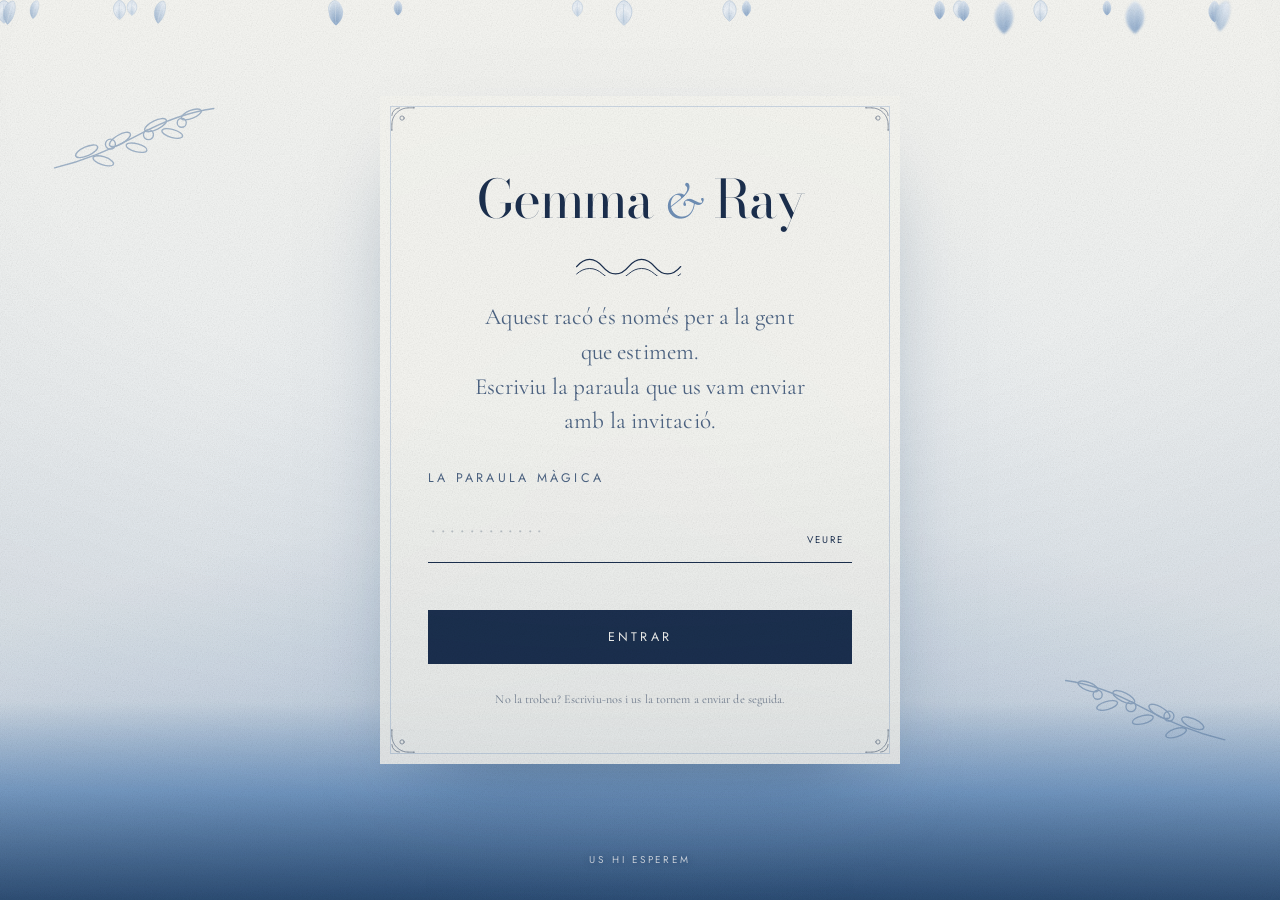
==== casament.html @ 4eff7e2e "El sobre, la música, els noms amb tinta i els peixos ENTRADA - Contrasenya nova: naomi (la de gemmai" ====
<!DOCTYPE html>
<html lang="ca">
<head>
<meta charset="utf-8">
<meta name="viewport" content="width=device-width, initial-scale=1, viewport-fit=cover">
<title>Gemma &amp; Ray · 14 de maig de 2027 · El Convent de Blanes</title>

<!-- EDIT HERE: descripció per a WhatsApp, Instagram i Google -->
<meta name="description" content="Gemma i Ray es casen el 14 de maig de 2027 a El Convent de Blanes, Costa Brava. Tota la informació del dia: horaris, com arribar-hi, allotjament i confirmació d'assistència.">
<meta name="theme-color" content="#1b2f4e">
<meta name="author" content="Gemma &amp; Ray">

<!-- El web no ha de sortir a Google. Important: la porta d'entrada amaga el
     contingut amb CSS, però el text continua sent al codi de la pàgina, així
     que sense aquesta línia els cercadors sí que el podrien indexar.
     EDIT HERE: esborreu aquesta línia si algun dia voleu que sigui públic. -->
<meta name="robots" content="noindex, nofollow, noarchive">

<!-- Xarxes socials -->
<meta property="og:type" content="website">
<meta property="og:locale" content="ca_ES">
<meta property="og:title" content="Gemma &amp; Ray · 14 · 05 · 2027">
<meta property="og:description" content="Ens casem a El Convent de Blanes. Veniu?">
<!-- EDIT HERE: quan tingueu una foto, poseu-la a assets/images/og.jpg -->
<meta property="og:image" content="./assets/images/og.jpg">
<meta name="twitter:card" content="summary_large_image">

<link rel="canonical" href="./">
<link rel="icon" href="./assets/icons/favicon.svg" type="image/svg+xml">
<link rel="apple-touch-icon" href="./assets/icons/favicon.svg">

<!-- Tipografies -->
<link rel="preconnect" href="https://fonts.googleapis.com">
<link rel="preconnect" href="https://fonts.gstatic.com" crossorigin>
<link href="https://fonts.googleapis.com/css2?family=Bodoni+Moda:ital,opsz,wght@0,6..96,400;0,6..96,500;1,6..96,400&family=Cormorant+Garamond:ital,wght@0,300;0,400;0,500;1,300;1,400&family=Jost:wght@200;300;400;500&family=Italianno&family=Mrs+Saint+Delafield&display=swap" rel="stylesheet">


<!-- ========================================
     GUARDA
     Si no s'ha passat per la pàgina d'entrada, hi tornem.
     Ha d'anar aquí, abans de pintar res, per no ensenyar el web ni un instant.
     ======================================== -->
<script>
  (function () {
    var ok = false;
    try { ok = localStorage.getItem("gr-entrada") === "oberta"; } catch (e) { ok = false; }
    if (!ok) location.replace("./index.html");
  })();

  /* Els noms de la portada van en Italianno. Fins que no arriba, el navegador
     els pinta amb una lletra de reserva molt més ampla i es veu un salt.
     Els amaguem fins que la font és a punt (o 1,5 s com a molt). */
  (function () {
    var root = document.documentElement;
    if (!document.fonts || !document.fonts.load) return;
    root.classList.add("fonts-wait");
    var done = function () { root.classList.remove("fonts-wait"); };
    Promise.all([
      document.fonts.load('1em "Italianno"', "Gemma Raymond"),
      document.fonts.load('italic 300 1em "Cormorant Garamond"', "&")
    ]).then(done, done);
    setTimeout(done, 1500);
  })();

  /* El sobre de l'entrada: només el primer cop, i mai a qui té el moviment
     reduït. Afegint ?sobre a l'adreça es torna a veure (per provar-lo). */
  (function () {
    if (window.matchMedia("(prefers-reduced-motion: reduce)").matches) return;
    var seen = false;
    try { seen = localStorage.getItem("gr-sobre") === "obert"; } catch (e) { seen = true; }
    if (!seen || /[?&]sobre\b/.test(location.search)) {
      document.documentElement.classList.add("has-envelope");
      // Sense script.js el sobre no es podria obrir: no ha de tapar mai el web
      setTimeout(function () {
        if (!window.__grEnvelope) document.documentElement.classList.remove("has-envelope");
      }, 5000);
    }
  })();

  /* Els noms s'escriuen amb tinta (script.js ho engega). Fins aleshores,
     "write-pending" els té amagats. Per si script.js no arribés a
     carregar, als 4 s els tornem a ensenyar tal qual: mai no s'han de
     quedar invisibles. */
  (function () {
    if (window.matchMedia("(prefers-reduced-motion: reduce)").matches) return;
    var root = document.documentElement;
    root.classList.add("write-pending");
    setTimeout(function () {
      if (!window.__grInk) root.classList.remove("write-pending");
    }, 4000);
  })();
</script>

<link rel="stylesheet" href="./styles.css">

</head>

<body>

<a class="skip-link" href="#contingut">Salta al contingut</a>

<!-- Textures globals -->
<div class="grain" aria-hidden="true"></div>
<div class="vignette" aria-hidden="true"></div>

<!-- Cursor personalitzat (només escriptori) -->
<div class="cursor" id="cursor" aria-hidden="true">
  <div class="cursor__ring"><span class="cursor__label" id="cursorLabel"></span></div>
  <div class="cursor__dot"></div>
</div>

<!-- Barra de progrés de lectura -->
<div class="progress" aria-hidden="true"><div class="progress__bar" id="progressBar"></div></div>

<!-- Sol que baixa a mesura que avancem pel dia -->
<div class="sun-track" id="sunTrack" aria-hidden="true">
  <div class="sun-track__body" id="sunBody"><span class="sun-track__time" id="sunTime">17.00</span></div>
</div>

<!-- ========================================
     SPRITE D'IL·LUSTRACIONS DE TINTA
     Totes les il·lustracions del web viuen aquí.
     S'hi fa referència amb un element "use" que apunta a l'identificador
     de cada símbol (per exemple, #i-olive).
     ======================================== -->
<svg width="0" height="0" style="position:absolute" aria-hidden="true" focusable="false">
<defs>

<symbol id="i-olive" viewBox="0 0 140 64">
  <path class="ink" d="M3 58C28 52 52 42 74 30 94 19 116 11 137 8"/>
  <ellipse class="ink" cx="30" cy="44" rx="10" ry="3.8" transform="rotate(-24 30 44)"/>
  <ellipse class="ink" cx="44" cy="52" rx="9" ry="3.4" transform="rotate(18 44 52)"/>
  <ellipse class="ink" cx="58" cy="34" rx="10" ry="3.8" transform="rotate(-30 58 34)"/>
  <ellipse class="ink" cx="72" cy="41" rx="9" ry="3.4" transform="rotate(14 72 41)"/>
  <ellipse class="ink" cx="88" cy="22" rx="10" ry="3.8" transform="rotate(-26 88 22)"/>
  <ellipse class="ink" cx="102" cy="29" rx="9" ry="3.4" transform="rotate(16 102 29)"/>
  <ellipse class="ink" cx="118" cy="13" rx="9" ry="3.4" transform="rotate(-22 118 13)"/>
  <circle class="ink" cx="50" cy="38" r="4.2"/>
  <circle class="ink" cx="82" cy="30" r="4.2"/>
  <circle class="ink" cx="110" cy="20" r="3.8"/>
</symbol>

<symbol id="i-lemon" viewBox="0 0 120 90">
  <path class="ink" d="M6 8C26 18 44 34 58 54c8 12 14 22 16 30"/>
  <ellipse class="ink" cx="34" cy="26" rx="12" ry="5" transform="rotate(28 34 26)"/>
  <ellipse class="ink" cx="52" cy="44" rx="12" ry="5" transform="rotate(34 52 44)"/>
  <ellipse class="ink" cx="88" cy="42" rx="15" ry="19" transform="rotate(-16 88 42)"/>
  <path class="ink ink-thin" d="M96 24c3-4 4-6 4-8"/>
  <ellipse class="ink" cx="66" cy="70" rx="12" ry="15" transform="rotate(12 66 70)"/>
  <path class="ink ink-thin" d="M60 56c-1-4-1-6 0-8"/>
</symbol>

<symbol id="i-bloom" viewBox="0 0 100 100">
  <path class="ink" d="M50 50c-6-14-2-26 8-30 8-3 14 4 12 14-2 8-10 14-20 16Z"/>
  <path class="ink" d="M50 50c12-9 24-8 29 1 4 8-3 14-13 12-8-2-14-8-16-13Z"/>
  <path class="ink" d="M50 50c9 12 8 24-1 29-8 4-14-3-12-13 2-8 8-14 13-16Z"/>
  <path class="ink" d="M50 50c-14 6-26 2-30-8-3-8 4-14 14-12 8 2 14 10 16 20Z"/>
  <circle class="ink" cx="50" cy="50" r="4"/>
  <path class="ink ink-thin" d="M50 66c-4 12-14 22-28 28"/>
</symbol>

<symbol id="i-wave" viewBox="0 0 160 30">
  <path class="ink" d="M2 18c10-12 22-12 32 0s22 12 32 0 22-12 32 0 22 12 32 0"/>
  <path class="ink ink-thin" d="M2 27c10-9 22-9 32 0s22 9 32 0 22-9 32 0 22 9 32 0"/>
</symbol>

<symbol id="i-sun" viewBox="0 0 100 100">
  <circle class="ink" cx="50" cy="50" r="20"/>
  <path class="ink" d="M50 6v12M50 82v12M6 50h12M82 50h12M19 19l8 8M73 73l8 8M81 19l-8 8M27 73l-8 8"/>
</symbol>

<symbol id="i-arch" viewBox="0 0 90 110">
  <path class="ink" d="M10 106V48a35 35 0 0 1 70 0v58"/>
  <path class="ink ink-thin" d="M20 106V49a25 25 0 0 1 50 0v57"/>
  <path class="ink" d="M2 106h86"/>
  <circle class="ink ink-thin" cx="45" cy="40" r="5"/>
</symbol>

<symbol id="i-bell" viewBox="0 0 100 100">
  <path class="ink" d="M22 74c0-8 6-12 6-26 0-14 8-24 22-24s22 10 22 24c0 14 6 18 6 26Z"/>
  <path class="ink" d="M14 74h72"/>
  <path class="ink" d="M44 82a6 6 0 0 0 12 0"/>
  <path class="ink ink-thin" d="M50 24v-8"/>
</symbol>

<symbol id="i-coupe" viewBox="0 0 70 100">
  <path class="ink" d="M10 20h50c0 20-11 32-25 32S10 40 10 20Z"/>
  <path class="ink" d="M35 52v30M20 86h30"/>
  <path class="ink ink-thin" d="M22 12c2 4 2 6 0 8M35 8c2 5 2 8 0 12M48 12c2 4 2 6 0 8"/>
</symbol>

<symbol id="i-cocktail" viewBox="0 0 80 100">
  <path class="ink" d="M8 20h64L40 56Z"/>
  <path class="ink" d="M40 56v30M24 88h32"/>
  <path class="ink ink-thin" d="M56 18 72 6"/>
  <circle class="ink" cx="60" cy="30" r="6"/>
</symbol>

<symbol id="i-bread" viewBox="0 0 110 80">
  <path class="ink" d="M8 54c0-18 20-32 47-32s47 14 47 32c0 8-6 12-14 12H22c-8 0-14-4-14-12Z"/>
  <path class="ink ink-thin" d="M30 44c6-6 14-8 22-6M60 36c8 0 14 3 18 8"/>
  <circle class="ink" cx="46" cy="52" r="7"/>
  <path class="ink ink-thin" d="M46 45v-4"/>
</symbol>

<symbol id="i-olives" viewBox="0 0 100 80">
  <path class="ink" d="M14 34h72c0 20-16 34-36 34S14 54 14 34Z"/>
  <path class="ink" d="M6 34h88"/>
  <ellipse class="ink" cx="38" cy="22" rx="8" ry="10"/>
  <ellipse class="ink" cx="58" cy="24" rx="7" ry="9"/>
  <path class="ink ink-thin" d="M38 12V6M58 15V9"/>
</symbol>

<symbol id="i-fish" viewBox="0 0 130 70">
  <path class="ink" d="M100 35c0 14-22 26-46 26S12 49 12 35 34 9 54 9s46 12 46 26Z"/>
  <path class="ink" d="M100 35l24-18v36Z"/>
  <circle class="ink-fill" cx="34" cy="28" r="3"/>
  <path class="ink ink-thin" d="M56 14c6 8 6 34 0 42M74 18c5 7 5 27 0 34"/>
</symbol>

<symbol id="i-boat" viewBox="0 0 110 110">
  <path class="ink" d="M12 82h86l-14 20H26Z"/>
  <path class="ink" d="M54 78V10"/>
  <path class="ink" d="M58 74V18l34 56Z"/>
  <path class="ink" d="M50 74V26L20 74Z"/>
  <path class="ink ink-thin" d="M4 96c8-5 14-5 22 0M84 96c8-5 14-5 22 0"/>
</symbol>

<symbol id="i-parasol" viewBox="0 0 110 110">
  <path class="ink" d="M8 56a47 47 0 0 1 94 0Z"/>
  <path class="ink ink-thin" d="M8 56c8-8 16-8 24 0s16 8 24 0 16-8 24 0 16 8 22 0"/>
  <path class="ink" d="M55 56v46M55 102c8 0 10-4 10-8"/>
</symbol>

<symbol id="i-bus" viewBox="0 0 150 80">
  <path class="ink" d="M8 20a8 8 0 0 1 8-8h108l18 22v26a6 6 0 0 1-6 6H14a6 6 0 0 1-6-6Z"/>
  <path class="ink" d="M20 24h34v20H20ZM64 24h34v20H64ZM108 24h18l12 16v4h-30Z"/>
  <circle class="ink" cx="38" cy="70" r="9"/>
  <circle class="ink" cx="112" cy="70" r="9"/>
  <path class="ink ink-thin" d="M8 60h6M136 60h6"/>
</symbol>

<symbol id="i-car" viewBox="0 0 140 80">
  <path class="ink" d="M10 58V44l14-24a8 8 0 0 1 7-4h56a8 8 0 0 1 6 3l18 25 19 5v9a4 4 0 0 1-4 4"/>
  <path class="ink" d="M10 58h116"/>
  <path class="ink ink-thin" d="M32 40h32V20M72 20h18l14 20H72Z"/>
  <circle class="ink" cx="40" cy="60" r="10"/>
  <circle class="ink" cx="102" cy="60" r="10"/>
</symbol>

<symbol id="i-train" viewBox="0 0 120 90">
  <path class="ink" d="M24 8h72a14 14 0 0 1 14 14v40a10 10 0 0 1-10 10H20a10 10 0 0 1-10-10V22A14 14 0 0 1 24 8Z"/>
  <path class="ink" d="M18 24h84v22H18Z"/>
  <circle class="ink" cx="34" cy="58" r="5"/>
  <circle class="ink" cx="86" cy="58" r="5"/>
  <path class="ink ink-thin" d="M24 72 12 86M96 72l12 14M4 82h112"/>
</symbol>

<symbol id="i-taxi" viewBox="0 0 140 90">
  <path class="ink" d="M12 64V48l14-22a8 8 0 0 1 7-4h54a8 8 0 0 1 6 3l17 23 18 5v11"/>
  <path class="ink" d="M12 64h116"/>
  <path class="ink ink-thin" d="M34 44h30V22M70 22h16l13 22H70Z"/>
  <circle class="ink" cx="42" cy="66" r="10"/>
  <circle class="ink" cx="100" cy="66" r="10"/>
  <path class="ink" d="M56 14h28v8H56Z"/>
</symbol>

<symbol id="i-parking" viewBox="0 0 100 100">
  <rect class="ink" x="12" y="12" width="76" height="76" rx="10"/>
  <path class="ink" d="M38 74V30h16a13 13 0 0 1 0 26H38"/>
</symbol>

<symbol id="i-bed" viewBox="0 0 130 80">
  <path class="ink" d="M10 66V20M10 40h110v26M120 66v-8"/>
  <path class="ink" d="M10 66h112"/>
  <path class="ink" d="M30 40V28a6 6 0 0 1 6-6h20a6 6 0 0 1 6 6v12"/>
  <path class="ink ink-thin" d="M20 72v6M112 72v6"/>
</symbol>

<symbol id="i-ring" viewBox="0 0 110 80">
  <circle class="ink" cx="38" cy="46" r="26"/>
  <circle class="ink" cx="72" cy="46" r="26"/>
  <path class="ink ink-thin" d="M72 20l-6-12h12Z"/>
</symbol>

<symbol id="i-candle" viewBox="0 0 60 100">
  <path class="ink" d="M20 40h20v52H20Z"/>
  <path class="ink" d="M30 40V30"/>
  <path class="ink" d="M30 8c8 8 10 14 10 18a10 10 0 0 1-20 0c0-4 2-10 10-18Z"/>
  <path class="ink ink-thin" d="M14 96h32"/>
</symbol>

<symbol id="i-disco" viewBox="0 0 100 100">
  <circle class="ink" cx="50" cy="58" r="32"/>
  <path class="ink ink-thin" d="M50 26v64M18 58h64M27 35c14 12 32 12 46 0M27 81c14-12 32-12 46 0M35 28c-8 18-8 42 0 60M65 28c8 18 8 42 0 60"/>
  <path class="ink" d="M50 26V8"/>
</symbol>

<symbol id="i-note" viewBox="0 0 80 100">
  <path class="ink" d="M32 74V16l34-8v58"/>
  <ellipse class="ink" cx="20" cy="76" rx="14" ry="10" transform="rotate(-12 20 76)"/>
  <ellipse class="ink" cx="54" cy="66" rx="14" ry="10" transform="rotate(-12 54 66)"/>
</symbol>

<symbol id="i-camera" viewBox="0 0 120 90">
  <path class="ink" d="M8 26a8 8 0 0 1 8-8h20l8-10h32l8 10h20a8 8 0 0 1 8 8v46a8 8 0 0 1-8 8H16a8 8 0 0 1-8-8Z"/>
  <circle class="ink" cx="60" cy="50" r="19"/>
  <circle class="ink ink-thin" cx="60" cy="50" r="10"/>
  <circle class="ink-fill" cx="98" cy="32" r="3"/>
</symbol>

<symbol id="i-shoe" viewBox="0 0 120 70">
  <path class="ink" d="M8 50c0-10 4-18 12-18 12 0 16 10 26 10s16-14 30-14c18 0 36 12 36 22 0 6-4 10-12 10H16c-5 0-8-4-8-10Z"/>
  <path class="ink ink-thin" d="M22 38c6 2 10 6 12 10M46 34c4 4 6 8 6 12"/>
</symbol>

<symbol id="i-pin" viewBox="0 0 70 100">
  <path class="ink" d="M35 94S8 60 8 40a27 27 0 0 1 54 0c0 20-27 54-27 54Z"/>
  <circle class="ink" cx="35" cy="38" r="11"/>
</symbol>

<symbol id="i-heart" viewBox="0 0 100 90">
  <path class="ink" d="M50 82S8 56 8 32A22 22 0 0 1 50 22 22 22 0 0 1 92 32c0 24-42 50-42 50Z"/>
</symbol>

<symbol id="i-arrow-r" viewBox="0 0 60 24">
  <path class="ink" d="M2 12h54M44 2l12 10-12 10"/>
</symbol>

<symbol id="i-arrow-l" viewBox="0 0 60 24">
  <path class="ink" d="M58 12H4M16 2 4 12l12 10"/>
</symbol>

<symbol id="i-speaker-off" viewBox="0 0 28 24">
  <path class="ink" d="M3 9h4l6-5v16l-6-5H3z"/>
  <path class="ink" d="M18 9l7 6M25 9l-7 6"/>
</symbol>


<symbol id="i-arrow-up" viewBox="0 0 24 60">
  <path class="ink" d="M12 58V4M2 16 12 4l10 12"/>
</symbol>

<symbol id="i-close" viewBox="0 0 24 24">
  <path class="ink" d="M4 4l16 16M20 4 4 20"/>
</symbol>

<symbol id="i-check" viewBox="0 0 100 100">
  <circle class="ink" cx="50" cy="50" r="42"/>
  <path class="ink" d="M30 52l14 14 28-32"/>
</symbol>

<symbol id="i-scribble-arrow" viewBox="0 0 90 60">
  <path class="ink ink-thin" d="M4 6c22 2 42 14 52 34"/>
  <path class="ink ink-thin" d="M44 42l14-2M56 40l2-14"/>
</symbol>

<symbol id="i-corner" viewBox="0 0 80 80">
  <path class="ink ink-thin" d="M2 40A38 38 0 0 1 40 2"/>
  <path class="ink ink-thin" d="M2 20A18 18 0 0 1 20 2"/>
  <circle class="ink ink-thin" cx="26" cy="26" r="5"/>
  <path class="ink ink-thin" d="M40 2h14M2 40v14"/>
  <circle class="ink-fill" cx="54" cy="2" r="1.8"/>
  <circle class="ink-fill" cx="2" cy="54" r="1.8"/>
</symbol>

<symbol id="i-thermo" viewBox="0 0 40 100">
  <path class="ink" d="M14 62V16a6 6 0 0 1 12 0v46a14 14 0 1 1-12 0Z"/>
  <path class="ink ink-thin" d="M20 70V34M30 26h-4M30 38h-4M30 50h-4"/>
</symbol>

<symbol id="i-drop" viewBox="0 0 60 90">
  <path class="ink" d="M30 8C18 28 8 42 8 56a22 22 0 0 0 44 0C52 42 42 28 30 8Z"/>
  <path class="ink ink-thin" d="M20 58a10 10 0 0 0 8 10"/>
</symbol>

<symbol id="i-cloud" viewBox="0 0 100 70">
  <path class="ink" d="M26 58a18 18 0 0 1 2-36 24 24 0 0 1 45 6 16 16 0 0 1-3 30Z"/>
</symbol>

<symbol id="i-sea-level" viewBox="0 0 100 70">
  <path class="ink" d="M6 26c9-9 18-9 27 0s18 9 27 0 18-9 27 0"/>
  <path class="ink ink-thin" d="M6 44c9-9 18-9 27 0s18 9 27 0 18-9 27 0"/>
  <path class="ink ink-thin" d="M6 60c9-9 18-9 27 0s18 9 27 0 18-9 27 0"/>
</symbol>

<symbol id="i-gift" viewBox="0 0 100 100">
  <path class="ink" d="M12 40h76v50H12Z"/>
  <path class="ink" d="M6 26h88v14H6ZM50 26v64"/>
  <path class="ink" d="M50 26S40 6 28 10s0 16 22 16ZM50 26s10-20 22-16 0 16-22 16Z"/>
</symbol>

<symbol id="i-plane" viewBox="0 0 110 90">
  <path class="ink" d="M6 52 96 12l-24 42 10 30-18-18-24 12 6-22Z"/>
</symbol>

<symbol id="i-tile-motif" viewBox="0 0 100 100">
  <path class="ink ink-thin" d="M50 6 74 26 50 50 26 26Z"/>
  <path class="ink ink-thin" d="M50 50 74 74 50 94 26 74Z"/>
  <path class="ink ink-thin" d="M6 50 26 26l24 24-24 24Z"/>
  <path class="ink ink-thin" d="M94 50 74 26 50 50l24 24Z"/>
  <circle class="ink ink-thin" cx="50" cy="50" r="9"/>
</symbol>

<symbol id="i-hands" viewBox="0 0 120 90">
  <path class="ink" d="M8 62c10-6 20-16 26-26 4-6 10-6 12 0 3 8-2 14-6 20"/>
  <path class="ink" d="M112 62c-10-6-20-16-26-26-4-6-10-6-12 0-3 8 2 14 6 20"/>
  <path class="ink" d="M40 56c8-4 16-4 20 4M80 56c-8-4-16-4-20 4"/>
  <path class="ink ink-thin" d="M60 66v16"/>
</symbol>

<symbol id="i-glasses-cheers" viewBox="0 0 130 100">
  <!-- copa esquerra, inclinada cap a la dreta -->
  <g transform="rotate(-14 40 60)">
    <path class="ink" d="M20 22h40c0 17-9 27-20 27S20 39 20 22Z"/>
    <path class="ink" d="M40 49v33M28 84h24"/>
  </g>
  <!-- copa dreta, inclinada cap a l'esquerra -->
  <g transform="rotate(14 92 60)">
    <path class="ink" d="M72 22h40c0 17-9 27-20 27S72 39 72 22Z"/>
    <path class="ink" d="M92 49v33M80 84h24"/>
  </g>
  <!-- espurnes del brindis -->
  <path class="ink ink-thin" d="M66 12v-9M55 16l-6-7M77 16l6-7"/>
</symbol>

<!-- Segell de lacre blau amb el monograma, per al sobre de l'entrada -->
<radialGradient id="seal-wax" cx="38%" cy="32%" r="75%">
  <stop offset="0" stop-color="#6787b5"/>
  <stop offset=".45" stop-color="#2f4b78"/>
  <stop offset="1" stop-color="#16263f"/>
</radialGradient>
<radialGradient id="seal-press" cx="50%" cy="45%" r="60%">
  <stop offset="0" stop-color="#2a446d"/>
  <stop offset="1" stop-color="#1d3253"/>
</radialGradient>
<filter id="seal-soft" x="-20%" y="-20%" width="140%" height="140%"><feGaussianBlur stdDeviation="2.4"/></filter>
<symbol id="i-seal" viewBox="0 0 100 100">
  <!-- el lacre, irregular com quan s'aboca -->
  <path fill="url(#seal-wax)" d="M50 3C62 2 70 8 78 10c10 3 15 14 17 23 4 11 2 22 1 30-2 11-8 20-17 26-9 7-20 9-29 8-11 1-21-2-29-8C12 83 6 73 4 63 1 52 3 41 6 32c3-10 10-19 20-23 8-4 16-5 24-6Z"/>
  <!-- la part premuda pel segell -->
  <circle cx="50" cy="51" r="31" fill="url(#seal-press)"/>
  <circle cx="50" cy="51" r="31" fill="none" stroke="#7d9bc4" stroke-opacity=".45" stroke-width="1"/>
  <circle cx="50" cy="51" r="27.5" fill="none" stroke="#7d9bc4" stroke-opacity=".25" stroke-width=".6" stroke-dasharray="1.2 2.2"/>
  <!-- monograma en relleu: una ombra fosca i la lletra clara a sobre -->
  <text x="50.8" y="60.6" text-anchor="middle" font-family="Cormorant Garamond, Garamond, serif" font-style="italic" font-size="27" fill="#0e1b30" fill-opacity=".7">G&amp;R</text>
  <text x="50" y="59.6" text-anchor="middle" font-family="Cormorant Garamond, Garamond, serif" font-style="italic" font-size="27" fill="#b9cce2">G&amp;R</text>
  <!-- la lluentor del lacre -->
  <ellipse cx="34" cy="24" rx="15" ry="7" transform="rotate(-28 34 24)" fill="#fff" opacity=".22" filter="url(#seal-soft)"/>
</symbol>

</defs>
</svg>

<!-- ========================================
     EL SOBRE
     Només la primera vegada que un convidat entra: un sobre tancat amb un
     segell de lacre. En trencar el segell s'obre, en surt el Save the Date
     i dona pas al web. Es pot saltar. Ho governa script.js (safe "envelope")
     i la decisió de mostrar-lo es pren al <head> (classe has-envelope).
     ======================================== -->
<div class="envelope" id="envelope" role="dialog" aria-modal="true" aria-labelledby="envelopeHint">
  <div class="envelope__stage">
    <div class="env" id="env">
      <div class="env__back"></div>
      <div class="env__letter-clip">
        <div class="env__letter"><img src="assets/images/save-the-date.jpg" alt="" width="933" height="1400"></div>
      </div>
      <div class="env__pocket"><div class="env__pocket-face"><span class="env__note">Blanes, 14 de maig de 2027</span></div></div>
      <div class="env__flap">
        <div class="env__flap-face env__flap-face--out"></div>
        <div class="env__flap-face env__flap-face--in"></div>
      </div>
      <button class="env__seal" id="envSeal" type="button" aria-label="Trencar el segell i obrir la invitació">
        <svg class="env__seal-half env__seal-half--l" viewBox="0 0 100 100" aria-hidden="true"><use href="#i-seal"></use></svg>
        <svg class="env__seal-half env__seal-half--r" viewBox="0 0 100 100" aria-hidden="true"><use href="#i-seal"></use></svg>
      </button>
    </div>
    <p class="envelope__hint" id="envelopeHint">Toqueu el segell per obrir la invitació</p>
  </div>
  <button class="envelope__skip" id="envSkip" type="button">Entrar sense obrir</button>
</div>

<!-- ========================================
     NAVEGACIÓ
     ======================================== -->
<header class="nav" id="nav">
  <a class="nav__brand" href="#inici" aria-label="Gemma i Ray, tornar a l'inici">
    <span>G <i class="amp">&amp;</i> R</span>
  </a>

  <nav class="nav__links" aria-label="Navegació principal">
    <a class="nav__link" href="#inici">Inici</a>
    <a class="nav__link" href="#historia">Història</a>
    <a class="nav__link" href="#el-dia">El dia</a>
    <a class="nav__link" href="#el-lloc">El lloc</a>
    <a class="nav__link" href="#com-arribar">Informació</a>
    <a class="nav__link" href="#allotjament">Allotjament</a>
    <a class="nav__link" href="#faq">FAQ</a>
    <a class="nav__link" href="#rsvp">RSVP</a>
  </nav>

  <div class="nav__right">
    <!-- La música: sempre comença apagada -->
    <button class="burger" id="burger" type="button" aria-expanded="false" aria-controls="menu" aria-label="Obrir el menú">
      <span></span><span></span><span></span>
    </button>
  </div>
</header>

<!-- Menú a pantalla completa -->
<div class="menu" id="menu" hidden>
  <div class="menu__inner">
    <nav aria-label="Menú complet">
      <ul class="menu__list">
        <li class="menu__item" style="--i:0"><a href="#inici"><em>01</em> Inici</a></li>
        <li class="menu__item" style="--i:1"><a href="#historia"><em>02</em> La nostra història</a></li>
        <li class="menu__item" style="--i:2"><a href="#el-lloc"><em>03</em> El lloc</a></li>
        <li class="menu__item" style="--i:3"><a href="#el-dia"><em>04</em> El dia</a></li>
        <li class="menu__item" style="--i:4"><a href="#com-arribar"><em>05</em> Com arribar-hi</a></li>
        <li class="menu__item" style="--i:5"><a href="#allotjament"><em>06</em> On dormir</a></li>
        <li class="menu__item" style="--i:8"><a href="#faq"><em>09</em> Preguntes</a></li>
        <li class="menu__item" style="--i:9"><a href="#rsvp"><em>10</em> Confirma assistència</a></li>
      </ul>
    </nav>
    <div class="menu__aside">
      <svg class="draw draw--paper" style="width:120px" viewBox="0 0 140 64" aria-hidden="true"><use href="#i-olive"></use></svg>
      <p class="menu__meta">El Convent de Blanes<br>Divendres 14 de maig de 2027<br>17.00 h</p>
      <p class="menu__meta" style="font-family:var(--font-hand);font-size:2.4rem;line-height:.9;color:var(--sand)">Us hi esperem</p>
    </div>
  </div>
  <div class="menu__foot">
    <span>Blanes · Costa Brava</span>
    <span>#GemmaIRay</span>
    <span>14 · 05 · 2027</span>
  </div>
</div>

<main id="contingut">

<!-- ========================================
     01 · HERO
     ======================================== -->
<section class="hero" id="inici">
  <div class="hero__inner">
    <p class="hero__overline" data-reveal>
      <span>Blanes</span><i>·</i><span>Costa Brava</span>
    </p>

    <!-- EDIT HERE: els noms dels nuvis -->
    <h1 class="hero__names" id="coupleName" title="Prova de clicar-hi unes quantes vegades…">
      <span class="name ink-write">Gemma</span><i class="amp ink-write">&amp;</i><span class="name ink-write">Raymond</span>
    </h1>

    <p class="hero__meta" data-reveal style="--d:400">
      <span>Divendres</span><i class="dot" aria-hidden="true"></i>
      <span>14 · 05 · 2027</span><i class="dot" aria-hidden="true"></i>
      <span>17.00 h</span>
    </p>
    <p class="hero__venue" data-reveal style="--d:520">El Convent de Blanes</p>
  </div>

  <!-- Mar animat -->
  <div class="hero__sea" aria-hidden="true">
    <canvas id="seaCanvas"></canvas>
    <div class="hero__reflection" id="heroReflection"></div>
  </div>

  <a class="hero__scroll" href="#compte-enrere" aria-label="Baixa per veure el compte enrere">
    <span class="hero__scroll-line" aria-hidden="true"></span>
    <span>Desplaça't</span>
  </a>
</section>

<!-- ========================================
     02 · COMPTE ENRERE
     ======================================== -->
<section class="section countdown" id="compte-enrere">
  <div class="wrap">
    <div class="countdown__head">
      <h2 class="section__title" data-reveal>Compte <em>enrere</em></h2>
    </div>

    <div class="countdown__grid" id="countdown" role="timer" aria-live="off">
      <div class="cd-unit">
        <span class="cd-unit__num" data-cd="days">—</span>
        <span class="cd-unit__label">Dies</span>
      </div>
      <div class="cd-unit">
        <span class="cd-unit__num" data-cd="hours">—</span>
        <span class="cd-unit__label">Hores</span>
      </div>
      <div class="cd-unit">
        <span class="cd-unit__num" data-cd="minutes">—</span>
        <span class="cd-unit__label">Minuts</span>
      </div>
      <div class="cd-unit">
        <span class="cd-unit__num" data-cd="seconds">—</span>
        <span class="cd-unit__label">Segons</span>
      </div>
    </div>
    <p class="visually-hidden" id="countdownText"></p>

    <p class="countdown__note" data-reveal>Fins que ens direm el sí vull davant del mar.</p>

    <div class="btn-row btn-row--center countdown__actions" data-reveal style="--d:150">
      <button class="btn" type="button" data-action="ics">Afegeix-ho al calendari</button>
      <a class="btn btn--ghost" href="#rsvp">Confirma assistència</a>
    </div>
  </div>

</section>

<div class="tile-strip" aria-hidden="true"></div>

<!-- ========================================
     03 · LA NOSTRA HISTÒRIA
     EDIT HERE: un capítol per cada moment.
     ======================================== -->
<section class="section story" id="historia">
  <div class="wrap">
    <header class="story__head">
      <p class="eyebrow" data-reveal>Capítol a capítol</p>
      <h2 class="section__title" data-split>La nostra <em>història</em></h2>
    </header>

    <div class="story__chapters">

      <!-- EDIT HERE: un capítol = una data, un lloc, un titular i el text.
           La foto va dins la polaroid: canvieu el src de l'<img>
           i el text a mà de sota (figcaption). Millor fotos verticals 3:4. -->
      <article class="chapter">
        <figure class="chapter__media print" data-reveal>
          <img class="print__img" src="assets/images/01-sagaro.jpg" alt="La Gemma i en Raymond fent-se un petó una nit d'estiu, entre pins i xiprers, a S'Agaró" loading="lazy" width="1050" height="1400">
          <figcaption class="print__cap">S'Agaró</figcaption>
        </figure>
        <div class="chapter__body">
          <p class="chapter__year" data-reveal>08.08.2022 · S'Agaró</p>
          <h3 class="chapter__title" data-reveal style="--d:80">On va <em>començar</em> tot</h3>
          <p class="body-copy" data-reveal style="--d:140">
            Ens vam conèixer una nit d'estiu a S'Agaró i vam anar a sopar al Villa Mas.
            Sense saber-ho, aquell vespre començava la nostra història. Vam passar la
            resta de l'estiu junts i ja no ens vam voler separar.
          </p>
        </div>
      </article>

      <article class="chapter">
        <figure class="chapter__media print" data-reveal>
          <img class="print__img" src="assets/images/02-amsterdam.jpg" alt="La Gemma i en Raymond fent-se un petó en un pont d'Amsterdam, amb bicicletes i geranis vermells" loading="lazy" width="1050" height="1400">
          <figcaption class="print__cap">Amsterdam</figcaption>
        </figure>
        <div class="chapter__body">
          <p class="chapter__year" data-reveal>2023 · Amsterdam</p>
          <h3 class="chapter__title" data-reveal style="--d:80">Allà on <em>fossis tu</em></h3>
          <p class="body-copy" data-reveal style="--d:140">
            Durant sis mesos, el nostre amor va viure entre Barcelona i Amsterdam.
            Però la distància pesava massa i les ganes d'estar junts encara més.
            La Gemma va fer les maletes i Amsterdam es va convertir en la nostra primera llar.
          </p>
        </div>
      </article>

      <article class="chapter">
        <figure class="chapter__media print" data-reveal>
          <img class="print__img" src="assets/images/03-naomi.jpg" alt="La Gemma i en Raymond a la muntanya amb la Naomi, la seva gossa, en braços" loading="lazy" width="1050" height="1400">
          <figcaption class="print__cap">amb la Naomi</figcaption>
        </figure>
        <div class="chapter__body">
          <p class="chapter__year" data-reveal>2025 · Barcelona</p>
          <h3 class="chapter__title" data-reveal style="--d:80">La nostra petita <em>família</em></h3>
          <p class="body-copy" data-reveal style="--d:140">
            Després de dos anys a Amsterdam, vam tornar a Barcelona per continuar
            construint la nostra vida. Poc després va arribar la Naomi, que va omplir
            casa nostra d'alegria i ens va convertir en una família de tres.
          </p>
        </div>
      </article>

      <article class="chapter">
        <figure class="chapter__media print" data-reveal>
          <img class="print__img" src="assets/images/04-anell.jpg" alt="Les mans de la Gemma i en Raymond agafades, amb l'anell de compromís, davant del mar al capvespre" loading="lazy" width="1050" height="1400">
          <figcaption class="print__cap">va dir que sí</figcaption>
        </figure>
        <div class="chapter__body">
          <p class="chapter__year" data-reveal>09.06.2026 · Hawaii</p>
          <h3 class="chapter__title" data-reveal style="--d:80">El nostre <em>sí</em></h3>
          <p class="body-copy" data-reveal style="--d:140">
            En una platja de Hawaii, mentre sortia el sol, en Ray va fer la pregunta
            més bonica. La Gemma va dir que sí, amb el mar al davant i tota una vida
            plegats per imaginar.
          </p>
          <div class="btn-row" data-reveal style="--d:200">
            <a class="btn btn--solid" href="#rsvp">Digueu-nos que hi sereu</a>
          </div>
        </div>
      </article>

    </div>
  </div>
</section>

<!-- ========================================
     05 · EL LLOC · EL CONVENT DE BLANES
     ======================================== -->
<section class="section venue" id="el-lloc">
  <!-- EDIT HERE: per posar una foto real del convent,
       afegiu style="--img:url('assets/images/convent.jpg')" a l'element de sota -->
  <div class="venue__bg" data-parallax="0.12" aria-hidden="true"></div>

  <div class="wrap venue__inner">
    <!-- Sense animació d'aparició: és un bloc gran i fosc, i si l'animació
         no s'arribés a disparar quedaria mitja pantalla blava i buida. -->
    <div class="venue__arch">
      <div class="venue__arch-inner">
        <p class="eyebrow eyebrow--center" style="color:rgba(244,246,248,.7)">On passarà tot</p>
        <h2 class="venue__name" data-split>El Convent <em>de Blanes</em></h2>
        <p class="venue__place">Blanes · La Selva · Costa Brava</p>
        <svg class="draw draw--paper draw-on" style="width:120px" viewBox="0 0 160 30" aria-hidden="true"><use href="#i-wave"></use></svg>
        <p class="lede venue__lede">
          Pedra antiga, claustre, xiprers i una terrassa oberta al Mediterrani.
          El tipus de lloc on el temps va una mica més a poc a poc.
        </p>
      </div>
    </div>

    <div class="venue__cols">
      <div class="venue__col-a">
        <h3 class="section__title" style="font-size:var(--t-lg)" data-reveal>Un convent del <em>segle XVI</em> mirant el mar</h3>

        <dl class="venue__facts">
          <div class="venue__fact" data-reveal><dt>Adreça</dt><dd id="venueAddress">El Convent de Blanes, Blanes, Girona</dd></div>
          <div class="venue__fact" data-reveal style="--d:80"><dt>Des de Barcelona</dt><dd>1 h 10 min en cotxe</dd></div>
          <div class="venue__fact" data-reveal style="--d:160"><dt>Des de Girona</dt><dd>45 min en cotxe</dd></div>
          <div class="venue__fact" data-reveal style="--d:240"><dt>Aeroports</dt><dd>Girona (40 min) · Barcelona (1 h)</dd></div>
        </dl>

        <div class="btn-row" style="margin-top:2rem" data-reveal>
          <a class="btn" id="mapsLink" href="#" target="_blank" rel="noopener">Obrir a Google Maps</a>
          <button class="btn btn--ghost" type="button" data-action="copy-address">Copiar l'adreça</button>
          <a class="btn btn--ghost" href="#com-arribar">Com arribar-hi</a>
        </div>
      </div>

      <div class="venue__col-b" data-reveal="scale">
        <div class="map">
          <!-- EDIT HERE: per canviar el mapa, agafeu un altre "Insereix un mapa"
               de Google Maps i substituïu aquest iframe sencer. -->
          <iframe
            src="https://www.google.com/maps/embed?pb=!1m18!1m12!1m3!1d4886.99462050442!2d2.799508841035178!3d41.67513199600614!2m3!1f0!2f0!3f0!3m2!1i1024!2i768!4f13.1!3m3!1m2!1s0x12bb1646410e6f29%3A0x5bf425f07fba67af!2sEl%20Convent!5e0!3m2!1sca!2ses!4v1788977202582!5m2!1sca!2ses"
            title="Mapa d'El Convent de Blanes"
            loading="lazy"
            referrerpolicy="strict-origin-when-cross-origin"
            allowfullscreen></iframe>
        </div>
        <p class="map__coords" style="margin-top:1rem;text-align:center">Aparcament gratuït al recinte · Llançadora des de Blanes</p>
      </div>
    </div>
  </div>
</section>

<!-- ========================================
     06 · EL DIA · TIMELINE
     EDIT HERE: horaris del dia
     ======================================== -->
<section class="section day" id="el-dia">
  <div class="wrap">
    <p class="eyebrow" data-reveal>Divendres 14 de maig</p>
    <h2 class="section__title" data-split>El dia, <em>hora a hora</em></h2>
    <p class="lede" data-reveal style="--d:200">
      Un horari orientatiu perquè sapigueu on sereu a cada moment.
    </p>

    <div class="timeline">
      <div class="timeline__spine" aria-hidden="true"><i id="timelineFill"></i></div>
      <ol>
        <!-- EDIT HERE: els horaris del dia -->
        <li class="tl-item" data-reveal>
          <span class="tl-item__time">17.00</span>
          <div class="tl-item__body">
            <span class="tl-item__dot" aria-hidden="true"></span>
            <h3 class="tl-item__title">Arribada dels <em>convidats</em></h3>
            <p class="tl-item__text">
              Us esperem entre les 17.00 i les 18.00 h. Us rebrem amb aigua ben
              freda, llimonada i una mica d'ombra sota els arcs.
            </p>
            <svg class="tl-item__icon draw--olive draw" viewBox="0 0 140 64" aria-hidden="true"><use href="#i-olive"></use></svg>
          </div>
        </li>

        <li class="tl-item" data-reveal>
          <span class="tl-item__time">18.00</span>
          <div class="tl-item__body">
            <span class="tl-item__dot" aria-hidden="true"></span>
            <h3 class="tl-item__title"><em>Cerimònia</em> al jardí</h3>
            <p class="tl-item__text">
              Al jardí de les oliveres, amb el mar de fons. Serà curta, serà
              nostra i probablement algú plorarà. Segurament nosaltres.
            </p>
            <svg class="tl-item__icon draw" viewBox="0 0 110 80" aria-hidden="true"><use href="#i-ring"></use></svg>
          </div>
        </li>

        <li class="tl-item" data-reveal>
          <span class="tl-item__time">19.00</span>
          <div class="tl-item__body">
            <span class="tl-item__dot" aria-hidden="true"></span>
            <h3 class="tl-item__title"><em>Aperitiu</em> sota els arcs</h3>
            <p class="tl-item__text">
              Cava fred, coses del mar, pa amb tomàquet i molta conversa.
              L'hora preferida de tothom que ha anat mai a un casament.
            </p>
            <svg class="tl-item__icon draw" viewBox="0 0 70 100" aria-hidden="true"><use href="#i-coupe"></use></svg>
          </div>
        </li>

        <li class="tl-item" data-reveal>
          <span class="tl-item__time">21.00</span>
          <div class="tl-item__body">
            <span class="tl-item__dot" aria-hidden="true"></span>
            <h3 class="tl-item__title"><em>Sopar</em> a taules llargues</h3>
            <p class="tl-item__text">
              Taules llargues, estovalles de lli i espelmes, amb el sol
              acabant de pondre's just quan arribin els primers plats.
            </p>
            <svg class="tl-item__icon draw" viewBox="0 0 60 100" aria-hidden="true"><use href="#i-candle"></use></svg>
          </div>
        </li>

        <li class="tl-item tl-item--night" data-reveal>
          <span class="tl-item__time">00.00</span>
          <div class="tl-item__body">
            <span class="tl-item__dot" aria-hidden="true"></span>
            <h3 class="tl-item__title">Comença la <em>festa</em></h3>
            <p class="tl-item__text">
              Obrim la pista, encenem les bombetes i no ens en anem d'aquí
              fins que la playlist digui prou. (No dirà prou.)
            </p>
            <svg class="tl-item__icon draw" viewBox="0 0 100 100" aria-hidden="true"><use href="#i-disco"></use></svg>
          </div>
        </li>
      </ol>
    </div>
  </div>
</section>

<!-- ========================================
     07 · CERIMÒNIA
     ======================================== -->
<section class="moment ceremony" id="cerimonia">
  <div class="moment__media" data-reveal="mask">
    <div class="frame frame--cine frame--drawing" data-parallax="0.05" role="img" aria-label="Dibuix de dos anells entrellaçats">
      <svg class="frame__drawing draw draw-on" viewBox="0 0 110 80" aria-hidden="true"><use href="#i-ring"></use></svg>
      <span class="frame__label">Jardí de les oliveres · 18.00 h</span>
    </div>
    <p class="annotation" style="right:-1rem;bottom:-2rem">aquí ens direm que sí</p>
  </div>
  <div class="moment__body">
    <p class="moment__index" data-reveal>Moment 01 · 18.00 h</p>
    <h2 class="moment__title" data-reveal style="--d:80">La <em>cerimònia</em></h2>
    <p class="body-copy" data-reveal style="--d:140">
      Serà al jardí, entre oliveres velles i el so del mar de fons. Una cerimònia civil,
      curta i molt nostra, amb paraules de la gent que ens coneix millor.
    </p>
    <p class="body-copy" data-reveal style="--d:200">
      Us demanem només una cosa: guardeu els mòbils durant la cerimònia.
      Ja hi haurà temps de fer fotos, i volem veure-us la cara, no la pantalla.
    </p>
    <ul class="moment__list" data-reveal style="--d:260">
      <li>Comencem puntuals a les 18.00 h</li>
      <li>Cadires al jardí, a l'ombra</li>
      <li>Durada aproximada: 35 minuts</li>
      <li>Cerimònia sense mòbils</li>
    </ul>
    <svg class="draw draw--olive draw-on" style="width:110px;margin-top:2rem" viewBox="0 0 100 100" aria-hidden="true"><use href="#i-bell"></use></svg>
  </div>
</section>

<!-- ========================================
     08 · APERITIU
     ======================================== -->
<section class="moment moment--flip aperitiu" id="aperitiu">
  <div class="moment__media" data-reveal="mask">
    <div class="frame frame--wide ph-tile frame--drawing" data-parallax="0.05" role="img" aria-label="Dibuix de dues copes brindant">
      <svg class="frame__drawing draw draw-on" viewBox="0 0 130 100" aria-hidden="true"><use href="#i-glasses-cheers"></use></svg>
      <span class="frame__label" style="color:rgba(10,46,90,.6)">El claustre · 19.00 h</span>
    </div>
  </div>
  <div class="moment__body">
    <p class="moment__index" data-reveal>Moment 02 · 19.00 h</p>
    <h2 class="moment__title" data-reveal style="--d:80">L'<em>aperitiu</em></h2>
    <p class="body-copy" data-reveal style="--d:140">
      La millor hora del dia. Cava ben fred, gerres de vermut, taules amb producte
      del mercat de Blanes i música en directe suau sota els arcs de pedra.
    </p>
    <ul class="moment__list" data-reveal style="--d:200">
      <li>Cava, vermut, vins de l'Empordà i cerveses fredes</li>
      <li>Opcions sense alcohol de veritat, no només aigua</li>
      <li>Peix i marisc de la llotja de Blanes</li>
      <li>Trio de corda i, més tard, un punt de rumba</li>
    </ul>
  </div>
</section>

<!-- ========================================
     09 · SOPAR
     ======================================== -->
<section class="moment dinner" id="sopar">
  <div class="moment__media" data-reveal="mask">
    <div class="frame frame--cine ph-sunset frame--drawing" data-parallax="0.06" role="img" aria-label="Dibuix d'una espelma encesa">
      <svg class="frame__drawing draw draw--paper draw-on" viewBox="0 0 60 100" aria-hidden="true"><use href="#i-candle"></use></svg>
      <span class="frame__label">Terrassa del Convent · 21.00 h</span>
    </div>
  </div>
  <div class="moment__body">
    <p class="moment__index" data-reveal>Moment 03 · 21.00 h</p>
    <h2 class="moment__title" data-reveal style="--d:80">El <em>sopar</em></h2>
    <p class="body-copy" data-reveal style="--d:140">
      Taules llargues de fusta, estovalles de lli, ceràmica blava, branques d'olivera
      i moltes espelmes. El sol es pon cap a les 21:10 h i la terrassa es tenyeix de taronja.
    </p>
    <p class="body-copy" data-reveal style="--d:200">
      Menú mediterrani compartit: arriba al mig de la taula i cadascú es serveix.
      Ens agrada que la gent es passi els plats i s'hagi de parlar per demanar el pa.
    </p>
    <ul class="moment__list" data-reveal style="--d:260">
      <li>Menú compartit, de temporada i de mercat</li>
      <li>Opcions vegetarianes i veganes per a tothom qui ho demani</li>
      <li>Al·lèrgies i intoleràncies: digueu-nos-ho al formulari</li>
    </ul>

    <div class="candles" aria-hidden="true">
      <span class="candle"><span class="candle__flame"></span><span class="candle__body" style="--h:44px"></span></span>
      <span class="candle"><span class="candle__flame"></span><span class="candle__body" style="--h:64px"></span></span>
      <span class="candle"><span class="candle__flame"></span><span class="candle__body" style="--h:36px"></span></span>
      <span class="candle"><span class="candle__flame"></span><span class="candle__body" style="--h:56px"></span></span>
      <span class="candle"><span class="candle__flame"></span><span class="candle__body" style="--h:48px"></span></span>
    </div>
  </div>
</section>

<!-- ========================================
     10 · LA FESTA
     ======================================== -->
<section class="party" id="festa">
  <div class="party__stars" aria-hidden="true"><canvas id="starCanvas"></canvas></div>

  <div class="wrap party__inner">
    <div class="string-lights" aria-hidden="true">
      <svg viewBox="0 0 1200 90" preserveAspectRatio="none">
        <path d="M0 10 C 200 80, 400 80, 600 30 S 1000 80, 1200 14" fill="none" stroke="currentColor" stroke-width="1.2"/>
        <circle class="bulb" cx="120" cy="48" r="5"/>
        <circle class="bulb" cx="240" cy="66" r="5"/>
        <circle class="bulb" cx="360" cy="70" r="5"/>
        <circle class="bulb" cx="480" cy="55" r="5"/>
        <circle class="bulb" cx="600" cy="31" r="5"/>
        <circle class="bulb" cx="720" cy="46" r="5"/>
        <circle class="bulb" cx="840" cy="64" r="5"/>
        <circle class="bulb" cx="960" cy="62" r="5"/>
        <circle class="bulb" cx="1080" cy="40" r="5"/>
      </svg>
    </div>

    <div class="disco" aria-hidden="true"></div>

    <p class="eyebrow eyebrow--center" style="justify-content:center;display:flex;color:rgba(244,246,248,.62)" data-reveal>00.00 h · i fins que aguantem</p>
    <h2 class="party__title" data-reveal="scale" style="--d:100">La <em>festa</em></h2>
    <p class="lede party__lede" data-reveal style="--d:200">
      Quan el darrer plat marxi de la taula, s'apaguen els llums grocs, s'encenen les
      bombetes i el Convent es converteix en una altra cosa.
    </p>

    <div class="party__grid">
      <article class="party-card" data-reveal>
        <svg class="party-card__icon draw draw--paper" viewBox="0 0 80 100" aria-hidden="true"><use href="#i-note"></use></svg>
        <h3>Música</h3>
        <p>DJ fins a les 3, amb una hora de rumba catalana no negociable i tot el que ens demaneu al formulari.</p>
      </article>
      <article class="party-card" data-reveal style="--d:100">
        <svg class="party-card__icon draw draw--paper" viewBox="0 0 80 100" aria-hidden="true"><use href="#i-cocktail"></use></svg>
        <h3>Barra</h3>
        <p>Gin-tonics amb herbes del jardí, negronis, vermut fins al final i llimonada per a qui condueixi.</p>
      </article>
      <article class="party-card" data-reveal style="--d:200">
        <svg class="party-card__icon draw draw--paper" viewBox="0 0 100 90" aria-hidden="true"><use href="#i-heart"></use></svg>
        <h3>Recena</h3>
        <p>Cap a les 00:30, entrepans calents i coca de sucre. La part més emotiva de la nit, segons alguns.</p>
      </article>
      <article class="party-card" data-reveal style="--d:300">
        <svg class="party-card__icon draw draw--paper" viewBox="0 0 110 110" aria-hidden="true"><use href="#i-parasol"></use></svg>
        <h3>Racó tranquil</h3>
        <p>Al claustre hi haurà mantes, sofàs i silenci per si en algun moment necessiteu baixar el volum.</p>
      </article>
    </div>

    <p class="last-song">l'última cançó, la triem entre tots</p>
  </div>
</section>

<div class="tile-strip" aria-hidden="true"></div>

<!-- ========================================
     12 · COM ARRIBAR-HI
     ======================================== -->
<section class="section travel" id="com-arribar">
  <div class="wrap">
    <p class="eyebrow" data-reveal>Logística sense drames</p>
    <h2 class="section__title" data-split>Com <em>arribar-hi</em></h2>
    <p class="lede" data-reveal style="--d:200">
      Blanes és a poc més d'una hora de Barcelona i a 45 minuts de Girona.
      Hi ha llançadora, així que no cal que ningú es quedi sense brindar.
    </p>

    <div class="travel__grid">
      <!-- EDIT HERE: informació de transport -->
      <article class="travel-card" data-reveal>
        <svg class="travel-card__icon draw draw-on" viewBox="0 0 140 80" aria-hidden="true"><use href="#i-car"></use></svg>
        <h3>En cotxe</h3>
        <p>Per l'AP-7 (sortida 9A) o per la C-32 fins a Blanes. Des de Barcelona, 1 h 10 min. Des de Girona, 45 min. Els últims dos quilòmetres són per una carretera estreta: aneu a poc a poc i gaudiu de les vistes.</p>
        <p class="travel-card__meta">Barcelona 1 h 10 · Girona 45 min</p>
      </article>

      <article class="travel-card" data-reveal style="--d:100">
        <svg class="travel-card__icon draw draw-on" viewBox="0 0 100 100" aria-hidden="true"><use href="#i-parking"></use></svg>
        <h3>Aparcament</h3>
        <p>Hi ha aparcament gratuït dins del recinte del Convent, amb personal que us indicarà on deixar el cotxe. Es pot deixar el cotxe tota la nit i recollir-lo l'endemà al matí sense problema.</p>
        <p class="travel-card__meta">Gratuït · Es pot deixar la nit</p>
      </article>

      <article class="travel-card" data-reveal style="--d:200">
        <svg class="travel-card__icon draw draw-on" viewBox="0 0 120 90" aria-hidden="true"><use href="#i-train"></use></svg>
        <h3>En tren</h3>
        <p>Rodalies R1 des de Barcelona fins a l'estació de Blanes (aprox. 1 h 25 min). Des de l'estació hi ha bus urbà fins al centre i, el dia del casament, la nostra llançadora us recollirà al centre.</p>
        <p class="travel-card__meta">Línia R1 · Cada 30 min</p>
      </article>

      <article class="travel-card" data-reveal style="--d:300">
        <svg class="travel-card__icon draw draw-on" viewBox="0 0 140 90" aria-hidden="true"><use href="#i-taxi"></use></svg>
        <h3>En taxi</h3>
        <p>Des del centre de Blanes fins al Convent són uns 10 minuts. Us recomanem reservar la tornada amb antelació: de matinada n'hi ha pocs. Deixarem el telèfon de la parada a cada taula.</p>
        <p class="travel-card__meta">10 min des del centre</p>
      </article>

      <article class="travel-card" data-reveal style="--d:400">
        <svg class="travel-card__icon draw draw-on" viewBox="0 0 150 80" aria-hidden="true"><use href="#i-bus"></use></svg>
        <h3>Llançadora</h3>
        <p>Posem autocars des de Barcelona i des de la zona d'hotels de Blanes, amb tornades esglaonades durant la nit. És gratuït i, sincerament, és la millor opció.</p>
        <p class="travel-card__meta">Gratuït · Cal reservar plaça al RSVP</p>
      </article>

      <article class="travel-card" data-reveal style="--d:500">
        <svg class="travel-card__icon draw draw-on" viewBox="0 0 110 90" aria-hidden="true"><use href="#i-plane"></use></svg>
        <h3>En avió</h3>
        <p>Girona–Costa Brava és l'aeroport més proper (40 min amb cotxe). Barcelona–El Prat és a una hora i té molta més oferta de vols i de trens.</p>
        <p class="travel-card__meta">GRO 40 min · BCN 1 h</p>
      </article>
    </div>

      <!-- Els autocars, dins de la mateixa secció -->
      <div class="travel__shuttle">
        <h3 class="travel__subtitle">Us portem i us tornem</h3>
<svg class="shuttle__bus draw draw--paper" viewBox="0 0 150 80" aria-hidden="true"><use href="#i-bus"></use></svg>
         <p class="lede" style="--d:200" data-reveal>
        Horaris provisionals. Els confirmarem un mes abans per correu, quan sapiguem
        quanta gent necessita plaça. Reserveu-la al formulari de confirmació.
      </p>
       <div class="shuttle__routes">
        <div class="route" data-reveal>
          <p class="route__path">
            <span>Barcelona</span>
            <svg viewBox="0 0 60 24" aria-hidden="true"><use href="#i-arrow-r"></use></svg>
            <span>El Convent</span>
          </p>
          <p class="route__note">Sortida des de Plaça Catalunya · 1 h 15 min</p>
          <p class="route__time">15:00 h</p>
        </div>
         <div class="route" data-reveal style="--d:80">
          <p class="route__path">
            <span>Hotels de Blanes</span>
            <svg viewBox="0 0 60 24" aria-hidden="true"><use href="#i-arrow-r"></use></svg>
            <span>El Convent</span>
          </p>
          <p class="route__note">Dues parades a la zona d'hotels · 15 min</p>
          <p class="route__time">16:00 h</p>
        </div>
         <div class="route" data-reveal style="--d:160">
          <p class="route__path">
            <span>El Convent</span>
            <svg viewBox="0 0 60 24" aria-hidden="true"><use href="#i-arrow-r"></use></svg>
            <span>Blanes &amp; Lloret</span>
          </p>
          <p class="route__note">Primera tornada, per als més prudents</p>
          <p class="route__time">01:00 h</p>
        </div>
         <div class="route" data-reveal style="--d:240">
          <p class="route__path">
            <span>El Convent</span>
            <svg viewBox="0 0 60 24" aria-hidden="true"><use href="#i-arrow-r"></use></svg>
            <span>Blanes &amp; Lloret</span>
          </p>
          <p class="route__note">Segona tornada</p>
          <p class="route__time">02:30 h</p>
        </div>
         <div class="route" data-reveal style="--d:320">
          <p class="route__path">
            <span>El Convent</span>
            <svg viewBox="0 0 60 24" aria-hidden="true"><use href="#i-arrow-r"></use></svg>
            <span>Blanes &amp; Barcelona</span>
          </p>
          <p class="route__note">L'últim autocar. De veritat l'últim.</p>
          <p class="route__time">04:00 h</p>
        </div>
      </div>
       <p class="shuttle__foot" data-reveal>
        Si veniu amb cotxe i preferiu deixar-lo al Convent, podeu recollir-lo l'endemà fins a les 12:00 h.
      </p>
      <div class="btn-row" style="margin-top:1.6rem" data-reveal>
        <a class="btn" href="#rsvp">Reservar plaça a l'autocar</a>
      </div>
      </div>

  </div>
</section>

<!-- ========================================
     14 · ON DORMIR
     EDIT HERE: hotels, distàncies, preus i codis de reserva
     ======================================== -->
<section class="section stay" id="allotjament">
  <div class="wrap">
    <p class="eyebrow" data-reveal>On dormir</p>
    <h2 class="section__title" data-split>Un <em>llit</em> vora el mar</h2>
    <p class="lede" data-reveal style="--d:200">
      Alguns llocs que ens agraden, tots a prop del Convent.
      Us recomanem reservar aviat: al maig la Costa Brava ja s'anima.
    </p>

    <div class="stay__groups">

      <div class="stay__group">
        <h3 class="stay__group-title" data-reveal>Blanes <span>a 5–15 min del Convent</span></h3>
        <div class="hotel-grid">
          <article class="hotel" data-reveal>
            <div class="frame hotel__img ph-sea" role="img" aria-label="Hotel a primera línia de mar (foto pendent)"></div>
            <div class="hotel__body">
              <h4 class="hotel__name">Hotel Sa Palomera</h4>
              <p class="hotel__stars">★★★★</p>
              <p class="hotel__desc">A primera línia del passeig marítim, amb terrassa i esmorzars llarguíssims mirant el mar.</p>
            </div>
            <p class="hotel__meta"><span>8 min amb cotxe</span><span>Des de 120 €</span></p>
            <p class="hotel__link"><a class="link-line" href="#" target="_blank" rel="noopener">Reservar →</a></p>
          </article>

          <article class="hotel" data-reveal style="--d:100">
            <div class="frame hotel__img ph-stone" role="img" aria-label="Hotel amb encant al centre de Blanes (foto pendent)"></div>
            <div class="hotel__body">
              <h4 class="hotel__name">Can Marimurtra</h4>
              <p class="hotel__stars">★★★</p>
              <p class="hotel__desc">Casa senyorial reformada al centre, a dos carrers del mercat i del port pesquer.</p>
            </div>
            <p class="hotel__meta"><span>10 min amb cotxe</span><span>Des de 95 €</span></p>
            <p class="hotel__link"><a class="link-line" href="#" target="_blank" rel="noopener">Reservar →</a></p>
          </article>

          <article class="hotel" data-reveal style="--d:200">
            <div class="frame hotel__img ph-olive" role="img" aria-label="Apartaments amb jardí (foto pendent)"></div>
            <div class="hotel__body">
              <h4 class="hotel__name">Apartaments Els Pins</h4>
              <p class="hotel__stars">Apartaments</p>
              <p class="hotel__desc">Ideal si veniu en família o en grup: cuina, jardí i piscina. Es lloguen per dues nits mínim.</p>
            </div>
            <p class="hotel__meta"><span>12 min amb cotxe</span><span>Des de 140 €</span></p>
            <p class="hotel__link"><a class="link-line" href="#" target="_blank" rel="noopener">Reservar →</a></p>
          </article>
        </div>
      </div>



    </div>
  </div>
</section>

<!-- ========================================
     21 · POSTALS ARROSSEGABLES
     EDIT HERE: text de cada postal
     ======================================== -->
<section class="section postcards" id="postals">
  <div class="wrap">
    <p class="eyebrow" data-reveal>Records solts</p>
    <h2 class="section__title" data-split>Postals de <em>Gemma &amp; Ray</em></h2>
    <p class="lede" data-reveal style="--d:200">
      Trossos de la nostra història escampats damunt la taula. Agafeu-les i moveu-les:
      no hi ha cap ordre correcte.
    </p>

    <!-- EDIT HERE: una postal = una foto (--img), un títol i una frase escrita a mà.
         Les fotos són verticals: la postal també. -->
    <div class="postcards__stage" id="postcardStage">
      <article class="postcard" style="--x:3%;--y:5%;--r:-5deg">
        <div class="frame postcard__img" style="--img:url('assets/images/costa-mediterrania.jpg')" role="img"
             aria-label="La Gemma i en Raymond fent-se un petó en un mirador sobre el Mediterrani, amb els penya-segats al fons"></div>
        <div class="postcard__body">
          <h3 class="postcard__title">Mirant el Mediterrani</h3>
          <p class="postcard__text">«Un petó amb el mar de testimoni»</p>
        </div>
        <span class="postcard__stamp">14<br>05<br>27</span>
      </article>

      <article class="postcard" style="--x:35%;--y:14%;--r:3deg">
        <div class="frame postcard__img" style="--img:url('assets/images/vestits-pedra.jpg')" role="img"
             aria-label="La Gemma i en Raymond ben vestits davant d'un portal de pedra antiga, amb pètals a terra"></div>
        <div class="postcard__body">
          <h3 class="postcard__title">Ben vestits</h3>
          <p class="postcard__text">«Pètals a terra i nosaltres, de convidats»</p>
        </div>
        <span class="postcard__stamp">G<br>&amp;<br>R</span>
      </article>

      <article class="postcard" style="--x:66%;--y:3%;--r:-3deg">
        <div class="frame postcard__img" style="--img:url('assets/images/vestits-mar.jpg')" role="img"
             aria-label="La Gemma i en Raymond vestits d'etiqueta en una terrassa blanca, amb el mar al darrere"></div>
        <div class="postcard__body">
          <h3 class="postcard__title">Vora el mar</h3>
          <p class="postcard__text">«Assajant per al gran dia»</p>
        </div>
        <span class="postcard__stamp">SÍ</span>
      </article>
    </div>

    <p class="postcards__hint">Arrossega les postals</p>
  </div>
</section>

<!-- ========================================
     23 · PREGUNTES FREQÜENTS
     EDIT HERE: totes les respostes
     ======================================== -->
<section class="section faq" id="faq">
  <div class="wrap faq__grid">
    <div class="faq__head">
      <h2 class="section__title" data-split>Preguntes <em>freqüents</em></h2>
      <svg class="draw draw--olive draw-on" style="width:130px;margin-top:2rem" viewBox="0 0 140 64" aria-hidden="true"><use href="#i-olive"></use></svg>
    </div>

    <div class="faq__list" id="faqList">
      <div class="acc">
        <h3><button class="acc__btn" type="button" aria-expanded="false">Hi haurà transport?<span class="acc__icon" aria-hidden="true"></span></button></h3>
        <div class="acc__panel" data-open="false"><div><p>Sí, i és gratuït. Hi ha autocar des de Barcelona (15:00 h) i des de la zona d'hotels de Blanes (16:00 h), amb tres tornades durant la nit: 01:00, 02:30 i 04:00 h. Cal reservar plaça al formulari de confirmació perquè puguem calcular quants autocars necessitem.</p></div></div>
      </div>

      <div class="acc">
        <h3><button class="acc__btn" type="button" aria-expanded="false">Hi ha aparcament?<span class="acc__icon" aria-hidden="true"></span></button></h3>
        <div class="acc__panel" data-open="false"><div><p>Sí, gratuït i dins del recinte, amb personal que us indicarà on deixar el cotxe. Si al final de la nit preferiu no conduir (i esperem que sigui així), podeu deixar-lo allà i recollir-lo l'endemà fins a les 12:00 h.</p></div></div>
      </div>

      <!-- EDIT HERE: el dress code viu aquí, dins de les preguntes -->
      <div class="acc">
        <h3><button class="acc__btn" type="button" aria-expanded="false">Com hem d'anar vestits?<span class="acc__icon" aria-hidden="true"></span></button></h3>
        <div class="acc__panel" data-open="false"><div>
          <p class="faq__lead">Elegant, mediterrani i amb ganes de celebrar.</p>
          <p>Poseu-vos guapíssims, però còmodes. Penseu en lli, en teixits que respirin i en colors de mar i de terra. És un casament de tarda amb jardí, pedra i molt aire.</p>

          <div class="swatches">
            <span class="swatch"><span class="swatch__chip" style="background:#f7f3ea"></span><span class="swatch__name">Ivori</span></span>
            <span class="swatch"><span class="swatch__chip" style="background:#eee8dc"></span><span class="swatch__name">Pergamí</span></span>
            <span class="swatch"><span class="swatch__chip" style="background:#d8d0c3"></span><span class="swatch__name">Pedra</span></span>
            <span class="swatch"><span class="swatch__chip" style="background:#b8cbd8"></span><span class="swatch__name">Blau pols</span></span>
            <span class="swatch"><span class="swatch__chip" style="background:#6f91ae"></span><span class="swatch__name">Mediterrani</span></span>
            <span class="swatch"><span class="swatch__chip" style="background:#17365d"></span><span class="swatch__name">Tinta</span></span>
            <span class="swatch"><span class="swatch__chip" style="background:#c87550"></span><span class="swatch__name">Terracota</span></span>
          </div>

          <p>El jardí és de sauló i hi ha empedrat antic: els talons molt fins ho passaran malament. Quan es pon el sol vora el mar refresca de cop, així que porteu una americana o un xal per a la nit.</p>
          <p>L'única norma de debò: <b>el blanc sencer el deixem per a la núvia</b>. Res d'esmòquing ni corbata negra, que no cal.</p>
        </div></div>
      </div>

      <div class="acc">
        <h3><button class="acc__btn" type="button" aria-expanded="false">Puc portar acompanyant?<span class="acc__icon" aria-hidden="true"></span></button></h3>
        <div class="acc__panel" data-open="false"><div><p>A la invitació hi trobareu el nombre de places reservades al vostre nom. Si hi diu «+1», endavant. Si teniu qualsevol dubte o us ha canviat la situació des que us vam convidar, escriviu-nos i ho mirem: sempre hi ha marge, però ens cal saber-ho abans del 14 de març de 2027.</p></div></div>
      </div>

      <div class="acc">
        <h3><button class="acc__btn" type="button" aria-expanded="false">Hi ha opcions vegetarianes?<span class="acc__icon" aria-hidden="true"></span></button></h3>
        <div class="acc__panel" data-open="false"><div><p>Sí: vegetarianes, veganes, sense gluten i sense lactosa. També ens adaptem a al·lèrgies i intoleràncies. Escriviu-ho al formulari amb tot el detall que calgui, per estrany que us sembli. El càtering ho agrairà molt més que si ho descobreix aquell dia.</p></div></div>
      </div>

      <div class="acc">
        <h3><button class="acc__btn" type="button" aria-expanded="false">A quina hora acaba la festa?<span class="acc__icon" aria-hidden="true"></span></button></h3>
        <div class="acc__panel" data-open="false"><div><p>La música s'atura a les 03:00 h i l'últim autocar surt a les 04:00 h. Entre mig hi haurà recena, cafès i converses a les escales. Ningú us farà fora abans d'hora.</p></div></div>
      </div>

      <div class="acc">
        <h3><button class="acc__btn" type="button" aria-expanded="false">Com confirmo assistència?<span class="acc__icon" aria-hidden="true"></span></button></h3>
        <div class="acc__panel" data-open="false"><div><p>Amb el formulari d'aquesta mateixa pàgina, a la secció <a class="link-line" href="#rsvp">RSVP</a>. Triga dos minuts. La data límit és el <b>14 de març de 2027</b>, dos mesos abans del casament, perquè puguem tancar càtering i autocars.</p></div></div>
      </div>
    </div>
  </div>
</section>

<!-- ========================================
     24 · RSVP · CONFIRMA ASSISTÈNCIA
     El formulari funciona sense servidor.
     Configureu l'adreça d'enviament a script.js → wedding.rsvp.action
     (Formspree, Google Forms, Basin, Netlify Forms…)
     ======================================== -->
<section class="section rsvp" id="rsvp">
  <div class="wrap rsvp__grid">
    <div class="rsvp__intro">
      <p class="eyebrow" data-reveal>Us hi esperem</p>
      <h2 class="section__title rsvp__title" data-split>Confirma <em>assistència</em></h2>
      <p class="lede rsvp__lede" data-reveal style="--d:200">
        Dos minuts i ens fareu immensament feliços. Ompliu un formulari per persona
        o, si veniu en parella o en família, un de sol indicant els noms de tothom.
      </p>
      <p class="rsvp__deadline" data-reveal style="--d:300">
        Data límit · 14 de març de 2027
      </p>
      <svg class="draw draw--paper draw-on" style="width:150px;margin-top:2.5rem" viewBox="0 0 120 90" aria-hidden="true"><use href="#i-glasses-cheers"></use></svg>
    </div>

    <div class="rsvp__form-wrap">
      <!-- EDIT HERE: l'atribut action el posa script.js. No cal tocar res aquí. -->
      <form class="form" id="rsvpForm" method="POST" novalidate data-reveal>

        <!-- Trampa antispam: si s'omple, no s'envia -->
        <div class="visually-hidden" aria-hidden="true">
          <label for="website">No omplir</label>
          <input type="text" id="website" name="_gotcha" tabindex="-1" autocomplete="off">
        </div>

        <div class="field">
          <label class="field__label" for="nom">Nom i cognoms <span class="req">*</span></label>
          <input type="text" id="nom" name="nom" autocomplete="name" required placeholder="Com et diuen a la invitació">
          <span class="field__line" aria-hidden="true"></span>
          <span class="field__error" id="err-nom">Digue'ns com et dius, si us plau.</span>
        </div>

        <div class="field">
          <label class="field__label" for="email">Correu electrònic <span class="req">*</span></label>
          <input type="email" id="email" name="email" autocomplete="email" required placeholder="per enviar-te els últims detalls">
          <span class="field__line" aria-hidden="true"></span>
          <span class="field__error" id="err-email">Aquest correu no sembla del tot correcte.</span>
        </div>

        <fieldset class="field" style="border:0;padding:0;margin:0">
          <legend class="field__label" style="padding:0">Vindràs? <span class="req">*</span></legend>
          <div class="choice" style="margin-top:.6rem">
            <input type="radio" id="ve-si" name="assistencia" value="Sí, hi seré" required>
            <label for="ve-si">Sí, no m'ho perdo</label>
            <input type="radio" id="ve-no" name="assistencia" value="No podré venir">
            <label for="ve-no">No podré venir</label>
          </div>
          <span class="field__error" id="err-assistencia">Marca una de les dues opcions.</span>
        </fieldset>

        <!-- Aquest bloc s'amaga si algú diu que no pot venir -->
        <div id="rsvpDetails" style="display:grid;gap:inherit">

          <div class="form__row">
            <div class="field">
              <label class="field__label" for="acompanyants">Nombre d'acompanyants</label>
              <div class="stepper">
                <button type="button" data-step="-1" aria-label="Un acompanyant menys">−</button>
                <input type="number" id="acompanyants" name="acompanyants" value="0" min="0" max="10" inputmode="numeric">
                <button type="button" data-step="1" aria-label="Un acompanyant més">+</button>
              </div>
              <span class="field__help">Sense comptar-te a tu</span>
            </div>

            <div class="field">
              <label class="field__label" for="necessita-transport">Necessites transport?</label>
              <select id="necessita-transport" name="transport">
                <option value="No, vinc pel meu compte">No, vinc pel meu compte</option>
                <option value="Sí, autocar des de Barcelona">Sí, autocar des de Barcelona (15:00 h)</option>
                <option value="Sí, autocar des de Blanes">Sí, autocar des de Blanes (16:00 h)</option>
                <option value="Encara no ho sé">Encara no ho sé</option>
              </select>
              <span class="field__line" aria-hidden="true"></span>
            </div>
          </div>

          <div class="field">
            <label class="field__label" for="noms-acompanyants">Nom dels acompanyants</label>
            <input type="text" id="noms-acompanyants" name="noms_acompanyants" placeholder="Separa'ls amb comes">
            <span class="field__line" aria-hidden="true"></span>
          </div>

          <div class="field">
            <label class="field__label" for="dieta">Restriccions alimentàries</label>
            <textarea id="dieta" name="dieta" placeholder="Al·lèrgies, intoleràncies, vegetarià, vegà, sense gluten… o allò que no pots ni veure"></textarea>
            <span class="field__line" aria-hidden="true"></span>
            <span class="field__help">Indica també les dels teus acompanyants</span>
          </div>

          <div class="field">
            <label class="field__label" for="canco">Una cançó que no pot faltar</label>
            <input type="text" id="canco" name="canco" placeholder="La que et farà sortir a la pista sí o sí">
            <span class="field__line" aria-hidden="true"></span>
          </div>
        </div>

        <div class="form__submit">
          <button class="btn btn--solid" type="submit" id="rsvpSubmit">Enviar confirmació</button>
          <p class="form__note">No compartirem les teves dades amb ningú. Faltaria més.</p>
        </div>
      </form>

      <!-- Estat d'èxit -->
      <div class="rsvp__success" id="rsvpSuccess" role="status" aria-live="polite">
        <svg class="rsvp__success-mark draw draw--paper draw-on" viewBox="0 0 100 100" aria-hidden="true"><use href="#i-check"></use></svg>
        <h3>Rebut!</h3>
        <p id="rsvpSuccessText">Ja estàs a la llista. Ens veiem el 14 de maig de 2027 a El Convent de Blanes.</p>
        <span class="hand">gràcies, de debò</span>
        <div class="btn-row btn-row--center" style="margin-top:1rem">
          <button class="btn" type="button" data-action="ics">Afegeix-ho al calendari</button>
          <button class="btn" type="button" id="rsvpAgain">Enviar-ne una altra</button>
        </div>
      </div>
    </div>
  </div>
</section>

<!-- ========================================
     25 · REGALS
     EDIT HERE: text del compte quan el tingueu decidit
     ======================================== -->
<section class="section gifts" id="regals">
  <div class="wrap gifts__inner">
    <p class="eyebrow eyebrow--center" data-reveal>Si insistiu</p>
    <h2 class="section__title" data-split>Regals</h2>
    <p class="gifts__statement" data-reveal style="--d:200">
      El millor regal és celebrar aquest dia amb vosaltres.
    </p>
    <p class="body-copy center" data-reveal style="--d:280">
      De veritat: no cal res més. Que agafeu un tren, un cotxe o un avió, que us
      prengueu el dia lliure i que vingueu a ballar amb nosaltres ja és molt més
      del que podríem demanar.
    </p>
    <p class="body-copy center" data-reveal style="--d:340">
      Ara bé, si teniu ganes de contribuir a la nostra propera aventura, us deixem
      aquí un lloc on fer-ho. Sense cap mena de compromís i sense que ho comentem mai més.
    </p>

    <div class="gifts__box" data-reveal style="--d:400">
      <span class="field__label">Per a la lluna de mel</span>
      <!-- EDIT HERE: substituïu per l'IBAN real quan el vulgueu publicar -->
      <p class="gifts__iban" id="giftIban">ES00 0000 0000 0000 0000 0000</p>
      <button class="btn btn--ghost" type="button" data-action="copy-iban">Copiar el número de compte</button>
      <p class="field__help" style="color:var(--ink-soft)">Titulars: Gemma &amp; Ray · Concepte: el vostre nom</p>
    </div>
  </div>
</section>

<div class="tile-strip" aria-hidden="true"></div>

<!-- ========================================
     30 · MISSATGE FINAL
     ======================================== -->
<section class="finale" id="final">
  <svg class="finale__deco finale__deco--l float-slow" viewBox="0 0 140 64" aria-hidden="true"><use href="#i-olive"></use></svg>
  <svg class="finale__deco finale__deco--r float-slower" viewBox="0 0 140 64" aria-hidden="true"><use href="#i-olive"></use></svg>

  <div class="wrap wrap--narrow">
    <p class="eyebrow eyebrow--center" style="justify-content:center;display:inline-flex" data-reveal>I ja per acabar</p>
    <p class="finale__text" data-split>
      Ens faria immensament feliços tenir-vos al nostre costat.
    </p>
    <span class="finale__sign ink-write">Gemma &amp; Ray</span>
    <p class="stamp-date" style="margin-top:2rem" data-reveal>14 · 05 · 2027 · El Convent de Blanes</p>

    <!-- Mini save the date -->
    <!-- El Save the Date de debò, tal com el vau enviar -->
    <div class="std tilt" style="margin-top:3.5rem" data-reveal="scale">
      <div class="tilt__inner">
        <img class="std__img" src="assets/images/save-the-date.jpg" loading="lazy"
             alt="Save the Date de la Gemma i en Raymond: un gravat en blau de la terrassa del Convent de Blanes amb les cadires de la cerimònia mirant al mar, i la data 14.05.27">
        <button class="btn btn--ghost" type="button" data-action="ics">Guardar-ho al calendari</button>
      </div>
    </div>
  </div>
</section>

</main>

<!-- ========================================
     31 · FOOTER
     ======================================== -->
<footer class="footer">
  <p class="footer__mark">Gemma <i class="amp">&amp;</i> Ray</p>
  <p class="footer__meta">14 · 05 · 2027 · Blanes</p>

  <nav class="footer__links" aria-label="Enllaços del peu de pàgina">
    <a class="link-line" href="#inici">Inici</a>
    <a class="link-line" href="#el-dia">El dia</a>
    <a class="link-line" href="#com-arribar">Com arribar-hi</a>
    <a class="link-line" href="#allotjament">On dormir</a>
    <a class="link-line" href="#faq">Preguntes</a>
    <a class="link-line" href="#rsvp">RSVP</a>
  </nav>

  <p class="footer__credit">
    Fet amb <span class="footer__heart" aria-label="amor">♥</span> vora el Mediterrani · #GemmaIRay
  </p>
</footer>

<!-- ========================================
     CAPES SUPERPOSADES
     ======================================== -->


<!-- Ou de Pasqua -->
<div class="egg" id="egg" role="dialog" aria-modal="true" aria-labelledby="eggTitle" hidden>
  <div class="egg__card">
    <svg class="draw draw--clay" style="width:70px" viewBox="0 0 100 90" aria-hidden="true"><use href="#i-heart"></use></svg>
    <h3 id="eggTitle">Ens has enxampat</h3>
    <span class="hand">t'estimem</span>
    <p>
      Si has arribat fins aquí clicant els nostres noms set vegades, és que ens tens
      moltes ganes. Doncs mira: <b>reserva't també el dijous 13 al vespre</b>.
      Hi haurà vermut a la platja i encara no ho hem dit a gairebé ningú.
    </p>
    <button class="btn" type="button" id="eggClose">El nostre secret</button>
  </div>
</div>

<!-- Avisos de còpia -->
<div class="copy-toast" id="copyToast" role="status" aria-live="polite"></div>

<!-- Confeti de fulles d'olivera -->
<div class="confetti-layer" id="confetti" aria-hidden="true"></div>

<!-- La música. Fix a baix a l'esquerra perquè no desaparegui
     en fer scroll, com passava quan vivia a la barra de dalt. -->
<button class="music" id="soundToggle" type="button" aria-pressed="false" aria-label="Posar música">
  <svg class="music__icon music__icon--off" viewBox="0 0 28 24" aria-hidden="true"><use href="#i-speaker-off"></use></svg>
  <span class="music__eq" aria-hidden="true"><i></i><i></i><i></i><i></i></span>
  <span class="music__label">Posar música</span>
</button>

<!-- Tornar a dalt -->
<button class="to-top" id="toTop" type="button" aria-label="Tornar a dalt de tot">
  <svg class="to-top__ring" viewBox="0 0 54 54" aria-hidden="true"><circle cx="27" cy="27" r="26"/></svg>
  <svg viewBox="0 0 24 60" aria-hidden="true"><use href="#i-arrow-up"></use></svg>
</button>

<!-- Pètals i fulles que baixen molt de tant en tant -->
<div class="drift" id="drift" aria-hidden="true"></div>

<script src="./script.js" defer></script>
<script src="./drift.js" defer></script>
</body>
</html>
---- styles.css ----
@charset "UTF-8";
/* ============================================================================
   GEMMA & RAY · 14 · 05 · 2027 · EL CONVENT DE BLANES
   styles.css — full stylesheet
   ----------------------------------------------------------------------------
   ÍNDEX
   00. Tokens (colors, tipografia, espais)
   01. Reset i base
   02. Tipografia editorial
   03. Utilitats i decoracions (gra, ones, rajoles, branques d'olivera)
   04. Cursor personalitzat
   05. Preloader / seqüència d'obertura
   06. Barra de progrés
   07. Navegació + menú mòbil
   08. Hero
   09. Compte enrere
   10. La nostra història
   11. Ens casem!
   12. El lloc (El Convent de Blanes)
   13. El dia (timeline)
   14. Cerimònia / Aperitiu / Sopar
   15. La festa (nit)
   16. Dress code
   17. Com arribar-hi / Transport
   18. On dormir
   19. El cap de setmana
   20. Què fer a Blanes (scroll horitzontal)
   21. La Costa Brava
   22. Menjar & beure
   23. Playlist
   24. Fotos (galeria + lightbox)
   25. Postals arrossegables
   26. Petites coses (targetes que giren)
   27. FAQ
   28. RSVP
   29. Regals / Lluna de mel
   30. El temps
   31. Hashtag / Comparteix fotos
   32. Missatge final + Footer
   33. Ous de Pasqua i extres
   34. Responsive
   35. prefers-reduced-motion
   ========================================================================== */

/* ========================================
   00. TOKENS
   ======================================== */
:root {
  /* — PALETA —
     Només blaus, com una vaixella de porcellana: paper blanc trencat, tinta
     blau marí i el blau "toile" del gravat del Save the Date com a accent.
     Tot el que ve després en són tonalitats derivades. */
  --ivory: #f6f6f2;        /* fons principal · porcellana, blanc trencat */
  --paper: #ecf0f2;        /* fons secundari · boira blava molt pàl·lida */
  --ink: #1b2f4e;          /* text principal · blau marí de tinta */
  --blue: #5f80a8;         /* il·lustració i decoració · blau toile */
  --powder: #c6d4e0;       /* blau suau · blau pols esvaït */
  --toile: #6f8fb6;        /* accent · el blau del gravat, una mica més clar */
  --stone: #d3dce4;        /* filets i vores fines · gris blavós */

  /* — Tonalitats derivades dels set de dalt — */
  --ink-soft: #4e6584;     /* el blau tinta, aclarit, per al text secundari */
  --navy-deep: #13233d;    /* el blau tinta, enfosquit, només per a la nit */
  --sand: #e3e9ee;         /* entre la boira i el filet */
  --clay: #b5c4d2;         /* el filet, un to més fosc */
  --silver: #cbd7e3;       /* platejat blavós per a espelmes, estrelles i llums */
  --toile-deep: #3f5f8c;   /* l'accent, fosc, per a text petit sobre clar */

  /* L'antiga terracota i l'or ara són blaus: tot el que els feia servir
     passa a la paleta nova sense tocar cap regla. */
  --terracotta: var(--toile);
  --terracotta-deep: var(--toile-deep);
  --gold: var(--silver);

  /* — Noms antics, conservats perquè res del full d'estil es trenqui — */
  --sky: var(--powder);
  --ceramic: var(--blue);
  --sea: var(--blue);
  --cobalt: var(--ink);      /* els blocs blaus passen de cobalt a tinta */
  --aegean: var(--ink);
  --midnight: var(--navy-deep);
  --abyss: #0b1628;
  /* La taula de colors només té un color decoratiu, i és blau: les
     il·lustracions que abans eren verd oliva ara van en blau. */
  --olive: var(--blue);
  --olive-soft: var(--powder);

  /* — Rols — */
  --bg: var(--ivory);
  --fg: var(--ink);
  --accent: var(--cobalt);

  /* — Tipografia — */
  --font-display: "Bodoni Moda", "Didot", "Times New Roman", serif;
  --font-serif: "Cormorant Garamond", Garamond, "Times New Roman", serif;
  --font-sans: "Jost", "Helvetica Neue", Arial, sans-serif;
  --font-hand: "Mrs Saint Delafield", "Snell Roundhand", cursive;
  /* Signatura monolineal fina. De moment només l'utilitza el hero. */
  --font-signature: "Italianno", "Snell Roundhand", "Apple Chancery", cursive;

  /* — Escala fluida — */
  --t-xs: clamp(0.68rem, 0.64rem + 0.2vw, 0.78rem);
  --t-sm: clamp(0.8rem, 0.76rem + 0.2vw, 0.9rem);
  --t-base: clamp(1rem, 0.95rem + 0.25vw, 1.12rem);
  --t-md: clamp(1.15rem, 1.05rem + 0.5vw, 1.45rem);
  --t-lg: clamp(1.6rem, 1.2rem + 1.8vw, 2.6rem);
  --t-xl: clamp(2.2rem, 1.4rem + 3.4vw, 4.4rem);
  --t-2xl: clamp(3rem, 1.4rem + 6.4vw, 7.5rem);
  --t-3xl: clamp(3.6rem, 0.8rem + 11vw, 13rem);

  /* — Espai — */
  --gutter: clamp(1.25rem, 4vw, 4.5rem);
  --section-y: clamp(5rem, 11vh, 11rem);
  --maxw: 1440px;
  --measure: 62ch;

  /* — Moviment — */
  --ease: cubic-bezier(0.22, 1, 0.36, 1);
  --ease-soft: cubic-bezier(0.4, 0, 0.2, 1);
  --dur: 0.9s;

  /* — Ombres i vores — */
  --hair: 1px solid var(--stone);
  --shadow-soft: 0 18px 50px -28px rgba(27, 47, 78, 0.22);
  --shadow-lift: 0 34px 80px -36px rgba(19, 35, 61, 0.34);
}

/* Modes d'ambient — controlats des de script.js sobre <html> */
html.mood-night {
  --bg: var(--midnight);
  --fg: var(--paper);
  --accent: var(--sky);
}
html.mood-dusk {
  --bg: var(--aegean);
  --fg: var(--paper);
  --accent: var(--sand);
}
html.mood-golden {
  --bg: var(--paper);
  --fg: var(--ink);
  --accent: var(--terracotta);
}
html.mood-sea {
  --bg: var(--cobalt);
  --fg: var(--ivory);
  --accent: var(--sand);
}

/* ========================================
   01. RESET I BASE
   ======================================== */
*,
*::before,
*::after { box-sizing: border-box; }

html {
  overflow-x: clip;
  scroll-behavior: smooth;
  -webkit-text-size-adjust: 100%;
}

body {
  margin: 0;
  overflow-x: clip;
  background: var(--bg);
  color: var(--fg);
  font-family: var(--font-sans);
  font-size: var(--t-base);
  font-weight: 300;
  line-height: 1.65;
  letter-spacing: 0.01em;
  -webkit-font-smoothing: antialiased;
  -moz-osx-font-smoothing: grayscale;
  transition: background-color 1.4s var(--ease-soft), color 1.4s var(--ease-soft);
}

body.is-locked { overflow: hidden; height: 100vh; }

img, svg, video { display: block; max-width: 100%; }
h1, h2, h3, h4, p, figure, blockquote, ul, ol, dl, dd { margin: 0; }
ul, ol { padding: 0; list-style: none; }
button { font: inherit; color: inherit; background: none; border: 0; cursor: pointer; }
a { color: inherit; text-decoration: none; }
input, textarea, select { font: inherit; color: inherit; }

::selection { background: var(--cobalt); color: var(--ivory); }

:focus-visible {
  outline: 2px solid var(--accent);
  outline-offset: 4px;
  border-radius: 2px;
}

.visually-hidden {
  position: absolute !important;
  width: 1px; height: 1px;
  padding: 0; margin: -1px;
  overflow: hidden; clip: rect(0 0 0 0);
  white-space: nowrap; border: 0;
}

.skip-link {
  position: fixed;
  top: 0.75rem; left: 0.75rem;
  z-index: 999;
  padding: 0.7rem 1.1rem;
  background: var(--ivory);
  color: var(--ink);
  font-family: var(--font-sans);
  font-size: var(--t-xs);
  letter-spacing: 0.16em;
  text-transform: uppercase;
  border-radius: 999px;
  transform: translateY(-160%);
  transition: transform 0.35s var(--ease);
}
.skip-link:focus-visible { transform: translateY(0); }

/* ========================================
   02. TIPOGRAFIA EDITORIAL
   ======================================== */
.display {
  font-family: var(--font-display);
  font-weight: 400;
  line-height: 0.92;
  letter-spacing: -0.02em;
}
.serif { font-family: var(--font-serif); font-weight: 300; }
.hand {
  font-family: var(--font-hand);
  font-weight: 400;
  line-height: 1;
  letter-spacing: 0;
}

.eyebrow {
  display: inline-flex;
  align-items: center;
  gap: 0.75rem;
  font-family: var(--font-sans);
  font-size: var(--t-xs);
  font-weight: 400;
  letter-spacing: 0.36em;
  text-transform: uppercase;
  color: color-mix(in srgb, var(--fg) 62%, transparent);
}
.eyebrow::before {
  content: "";
  width: clamp(1.5rem, 4vw, 3.5rem);
  height: 1px;
  background: currentColor;
  opacity: 0.5;
}
.eyebrow--center::after {
  content: "";
  width: clamp(1.5rem, 4vw, 3.5rem);
  height: 1px;
  background: currentColor;
  opacity: 0.5;
}

.section__title {
  font-family: var(--font-display);
  font-weight: 400;
  font-size: var(--t-xl);
  line-height: 0.98;
  letter-spacing: -0.025em;
  text-wrap: balance;
}
.section__title em {
  font-family: var(--font-serif);
  font-style: italic;
  font-weight: 300;
  letter-spacing: -0.01em;
}

.lede {
  font-family: var(--font-serif);
  font-size: var(--t-md);
  font-weight: 300;
  line-height: 1.55;
  max-width: var(--measure);
  color: color-mix(in srgb, var(--fg) 86%, transparent);
}

.lede + .btn-row, .body-copy + .btn-row { margin-top: clamp(1.4rem, 2.4vw, 2.2rem); }

.body-copy { max-width: var(--measure); color: color-mix(in srgb, var(--fg) 78%, transparent); }
.body-copy + .body-copy { margin-top: 1.1em; }

.date-stamp {
  font-family: var(--font-sans);
  font-size: var(--t-xs);
  letter-spacing: 0.4em;
  text-transform: uppercase;
  color: color-mix(in srgb, var(--fg) 55%, transparent);
}

/* Revelació de text per paraules (creada a script.js) */
.split { display: inline; }
/* Els títols i paràgrafs que es revelen per paraules continuen sent blocs:
   si no, es posaven a la mateixa línia que l'etiqueta de sobre. */
h1.split, h2.split, h3.split, p.split { display: block; }
.split .w { display: inline-block; overflow: hidden; vertical-align: bottom; padding-bottom: 0.06em; }
.split .w > i {
  display: inline-block;
  font-style: inherit;
  transition: transform 1.05s var(--ease);
  transition-delay: calc(var(--i, 0) * 45ms);
}
/* Igual que la resta: només s'amaga si el JavaScript ha arrencat */
html.js-reveal .split .w > i { transform: translateY(110%) rotate(2deg); }
html.js-reveal .split.is-in .w > i { transform: translateY(0) rotate(0deg); }

/* Revelació genèrica.

   IMPORTANT: per defecte tot es veu. L'estat amagat només s'aplica quan el
   JavaScript ha arrencat i ha posat la classe .js-reveal a <html>. Així, si
   el JavaScript falla o l'avís d'aparició no arriba mai, el contingut es veu
   igualment. Abans no era així: l'arc d'El Convent es podia quedar invisible
   i deixava mitja pantalla blava i buida. */
[data-reveal] {
  transition: opacity 1s var(--ease-soft), transform 1.1s var(--ease),
              clip-path 1.4s var(--ease);
  transition-delay: calc(var(--d, 0) * 1ms);
}

html.js-reveal [data-reveal] {
  opacity: 0;
  transform: translateY(28px);
  will-change: transform, opacity;
}
html.js-reveal [data-reveal].is-in { opacity: 1; transform: none; }

html.js-reveal [data-reveal="mask"] { opacity: 1; transform: none; clip-path: inset(0 0 100% 0); }
html.js-reveal [data-reveal="mask"].is-in { clip-path: inset(0 0 0% 0); }

html.js-reveal [data-reveal="scale"] { opacity: 0; transform: scale(1.06); }
html.js-reveal [data-reveal="scale"].is-in { opacity: 1; transform: scale(1); }

html.js-reveal [data-reveal="left"] { transform: translateX(-36px); }
html.js-reveal [data-reveal="right"] { transform: translateX(36px); }

/* ========================================
   03. UTILITATS + DECORACIONS
   ======================================== */
.section {
  position: relative;
  padding: var(--section-y) var(--gutter);
  isolation: isolate;
}
.wrap { width: min(100%, var(--maxw)); margin-inline: auto; }
.wrap--narrow { width: min(100%, 900px); margin-inline: auto; }
.center { text-align: center; }
.center .lede, .center .body-copy { margin-inline: auto; }
.stack > * + * { margin-top: var(--gap, 1.5rem); }

/* Gra / textura de paper sobre tota la pàgina */
.grain {
  position: fixed;
  inset: -120%;
  z-index: 900;
  pointer-events: none;
  opacity: 0.42;
  mix-blend-mode: multiply;
  background-image: url("data:image/svg+xml,%3Csvg xmlns='http://www.w3.org/2000/svg' width='240' height='240'%3E%3Cfilter id='n'%3E%3CfeTurbulence type='fractalNoise' baseFrequency='0.82' numOctaves='4' stitchTiles='stitch'/%3E%3CfeColorMatrix type='saturate' values='0'/%3E%3C/filter%3E%3Crect width='240' height='240' filter='url(%23n)' opacity='0.5'/%3E%3C/svg%3E");
  animation: grain-drift 7s steps(6) infinite;
}
html.mood-night .grain, html.mood-dusk .grain { mix-blend-mode: overlay; opacity: 0.3; }
@keyframes grain-drift {
  0%   { transform: translate(0, 0); }
  16%  { transform: translate(-3%, 2%); }
  33%  { transform: translate(2%, -4%); }
  50%  { transform: translate(-4%, -2%); }
  66%  { transform: translate(3%, 3%); }
  83%  { transform: translate(-2%, 4%); }
  100% { transform: translate(0, 0); }
}

/* Vinyeta suau de llum */
.vignette {
  position: fixed;
  inset: 0;
  z-index: 899;
  pointer-events: none;
  background: radial-gradient(120% 90% at 50% 10%, transparent 40%, rgba(23, 54, 93, 0.12) 100%);
  opacity: 0.7;
}

/* Sol que segueix el scroll */
.sun-track {
  position: fixed;
  top: 0; right: clamp(0.75rem, 3vw, 3rem);
  height: 100vh;
  width: 2px;
  z-index: 40;
  pointer-events: none;
  background: linear-gradient(to bottom, transparent, color-mix(in srgb, var(--fg) 12%, transparent) 12%, color-mix(in srgb, var(--fg) 12%, transparent) 88%, transparent);
  opacity: 0;
  transition: opacity 0.8s var(--ease);
}
.sun-track.is-visible { opacity: 1; }

/* El rellotge del dia: entre l'horari i la festa, el sol baixa per la
   via, marca l'hora i, cap a les onze, es converteix en una lluna.
   script.js hi posa --night (0 = sol, 1 = lluna) i l'hora. */
.sun-track__body {
  --night: 0;
  position: absolute;
  left: 50%;
  top: 8%;
  width: 14px; height: 14px;
  margin-left: -7px; margin-top: -7px;
  transition: top 0.25s linear;
}
/* El halo: blanc de dia, blau de nit */
.sun-track__body::before {
  content: "";
  position: absolute;
  inset: -12px;
  border-radius: 50%;
  background: radial-gradient(circle, color-mix(in srgb, var(--powder) calc(var(--night) * 100%), #ffffff) 0%, transparent 68%);
  opacity: calc(0.75 - var(--night) * 0.25);
}
/* El disc. De nit se li retalla un cercle desplaçat i queda un quart de lluna. */
.sun-track__body::after {
  content: "";
  position: absolute;
  inset: 0;
  border-radius: 50%;
  background: color-mix(in srgb, #f4f7fb calc(var(--night) * 100%), var(--silver));
  box-shadow: 0 0 0 1px color-mix(in srgb, var(--toile) 35%, transparent);
  -webkit-mask-image: radial-gradient(circle at calc(50% + var(--night) * 42%) calc(50% - var(--night) * 22%),
    transparent calc(var(--night) * 46%), #000 calc(var(--night) * 46% + 0.6px));
          mask-image: radial-gradient(circle at calc(50% + var(--night) * 42%) calc(50% - var(--night) * 22%),
    transparent calc(var(--night) * 46%), #000 calc(var(--night) * 46% + 0.6px));
}
.sun-track__time {
  position: absolute;
  right: 22px;
  top: 50%;
  translate: 0 -50%;
  font-family: var(--font-serif);
  font-style: italic;
  font-size: 0.95rem;
  letter-spacing: 0.04em;
  white-space: nowrap;
  color: color-mix(in srgb, var(--fg) 72%, transparent);
  opacity: 0;
  transition: opacity 0.6s var(--ease);
}
.sun-track.is-clock .sun-track__time { opacity: 1; }
@media (max-width: 700px) {
  .sun-track__time { display: none; }
}

/* Ona divisòria SVG */
.wave-divider { position: relative; line-height: 0; margin-block: -1px; }
.wave-divider svg { width: 100%; height: clamp(48px, 7vw, 110px); display: block; }
.wave-divider__path { animation: wave-shift 14s linear infinite; }
@keyframes wave-shift {
  from { transform: translateX(0); }
  to { transform: translateX(-50%); }
}

/* Sanefa de rajola catalana (patró CSS pur) */
.tile-strip {
  --tile: clamp(26px, 3.6vw, 46px);
  height: var(--tile);
  width: 100%;
  background-color: var(--ivory);
  background-image:
    radial-gradient(circle at 50% 50%, var(--cobalt) 14%, transparent 15%),
    radial-gradient(circle at 0% 50%, var(--ceramic) 12%, transparent 13%),
    radial-gradient(circle at 100% 50%, var(--ceramic) 12%, transparent 13%),
    linear-gradient(45deg, transparent 46%, color-mix(in srgb, var(--cobalt) 30%, transparent) 46% 54%, transparent 54%);
  background-size: var(--tile) var(--tile);
  background-position: 0 0;
  border-block: 1px solid color-mix(in srgb, var(--cobalt) 25%, transparent);
  animation: tile-slide 26s linear infinite;
  opacity: 0.9;
}
@keyframes tile-slide {
  from { background-position: 0 0; }
  to { background-position: calc(var(--tile) * 8) 0; }
}

/* Branca d'olivera decorativa */
.olive-branch {
  position: absolute;
  width: clamp(90px, 12vw, 190px);
  color: var(--olive);
  opacity: 0.55;
  pointer-events: none;
  z-index: -1;
}
.olive-branch path, .olive-branch ellipse { vector-effect: non-scaling-stroke; }
.olive-branch--draw path {
  stroke-dasharray: 400;
  stroke-dashoffset: 400;
  transition: stroke-dashoffset 2.4s var(--ease);
}
.olive-branch--draw.is-in path { stroke-dashoffset: 0; }
.olive-branch--draw ellipse { opacity: 0; transition: opacity 0.6s var(--ease); transition-delay: calc(var(--i, 0) * 90ms + 700ms); }
.olive-branch--draw.is-in ellipse { opacity: 1; }

/* Marc de foto amb reserva per a imatge real */
/* EDIT HERE: per posar una foto real n'hi ha prou amb afegir
   style="--img:url('assets/images/la-teva-foto.jpg')" a l'element .frame */
.frame {
  position: relative;
  overflow: hidden;
  background-color: var(--sand);
  background-image: var(--img, none), var(--placeholder, linear-gradient(155deg, #e7edf1 0%, var(--powder) 38%, var(--blue) 72%, #4d6c8c 100%));
  background-size: cover;
  background-position: center;
  box-shadow: var(--shadow-soft);
}
.frame::after {
  content: "";
  position: absolute; inset: 0;
  background-image: url("data:image/svg+xml,%3Csvg xmlns='http://www.w3.org/2000/svg' width='120' height='120'%3E%3Cfilter id='g'%3E%3CfeTurbulence type='fractalNoise' baseFrequency='0.9' numOctaves='3'/%3E%3C/filter%3E%3Crect width='120' height='120' filter='url(%23g)' opacity='0.28'/%3E%3C/svg%3E");
  mix-blend-mode: overlay;
  opacity: 0.6;
  pointer-events: none;
}
.frame__label {
  position: absolute;
  left: 1rem; bottom: 0.9rem;
  z-index: 2;
  font-family: var(--font-sans);
  font-size: 0.6rem;
  letter-spacing: 0.28em;
  text-transform: uppercase;
  color: rgba(244, 246, 248, 0.72);
}
.frame--tall { aspect-ratio: 3 / 4; }
.frame--wide { aspect-ratio: 4 / 3; }
.frame--cine { aspect-ratio: 16 / 9; }
.frame--square { aspect-ratio: 1; }

/* Variants cromàtiques dels marcadors de posició */
.ph-sea    { --placeholder: linear-gradient(160deg, #e8eff4 0%, var(--powder) 35%, var(--blue) 70%, #4d6c8c 100%); }
.ph-stone  { --placeholder: linear-gradient(150deg, var(--ivory) 0%, var(--sand) 40%, var(--stone) 72%, var(--clay) 100%); }
.ph-olive  { --placeholder: linear-gradient(200deg, var(--paper) 0%, var(--powder) 55%, var(--blue) 100%); }
.ph-sunset { --placeholder: linear-gradient(180deg, var(--ivory) 0%, var(--powder) 34%, var(--blue) 72%, var(--toile-deep) 100%); }
.ph-night  { --placeholder: linear-gradient(180deg, var(--ink) 0%, var(--navy-deep) 55%, #081a2e 100%); }
.ph-tile   {
  --placeholder: linear-gradient(0deg, rgba(15,76,156,0.18), rgba(15,76,156,0.18));
  background-color: var(--ivory);
}

/* Marc amb un dibuix de línia al mig en lloc de foto */
.frame--drawing { display: grid; place-items: center; }
.frame__drawing {
  position: relative;
  z-index: 1;
  width: min(34%, 220px);
  height: auto;
  overflow: visible;
}
.frame__drawing .ink { stroke-width: 1.3; }

/* Botons */
.btn {
  --btn-bg: transparent;
  --btn-fg: var(--fg);
  --btn-line: color-mix(in srgb, var(--fg) 40%, transparent);
  position: relative;
  display: inline-flex;
  align-items: center;
  justify-content: center;
  gap: 0.7rem;
  padding: 0.95rem 1.9rem;
  border: 1px solid var(--btn-line);
  border-radius: 999px;
  background: var(--btn-bg);
  color: var(--btn-fg);
  font-family: var(--font-sans);
  font-size: var(--t-xs);
  font-weight: 400;
  letter-spacing: 0.22em;
  text-transform: uppercase;
  overflow: hidden;
  isolation: isolate;
  transition: color 0.5s var(--ease), border-color 0.5s var(--ease), transform 0.5s var(--ease);
}
.btn::before {
  content: "";
  position: absolute;
  inset: 0;
  z-index: -1;
  background: var(--fg);
  transform: translateY(101%);
  transition: transform 0.55s var(--ease);
}
.btn:hover, .btn:focus-visible { color: var(--bg); border-color: var(--fg); }
.btn:hover::before, .btn:focus-visible::before { transform: translateY(0); }
.btn:active { transform: scale(0.97); }

.btn--solid { --btn-bg: var(--cobalt); --btn-fg: var(--ivory); --btn-line: var(--cobalt); }
.btn--solid::before { background: var(--aegean); }
.btn--solid:hover, .btn--solid:focus-visible { color: var(--ivory); border-color: var(--aegean); }

.btn--ghost { --btn-line: color-mix(in srgb, var(--fg) 22%, transparent); }

.btn-row { display: flex; flex-wrap: wrap; gap: 0.85rem; }
.btn-row--center { justify-content: center; }

/* Enllaç subratllat animat */
.link-line {
  position: relative;
  display: inline-block;
  padding-bottom: 2px;
}
.link-line::after {
  content: "";
  position: absolute;
  left: 0; bottom: 0;
  width: 100%; height: 1px;
  background: currentColor;
  transform: scaleX(0);
  transform-origin: right;
  transition: transform 0.6s var(--ease);
}
.link-line:hover::after, .link-line:focus-visible::after { transform: scaleX(1); transform-origin: left; }

/* Firma "14 · 05 · 2027" repetida arreu */
.stamp-date {
  font-family: var(--font-sans);
  font-size: var(--t-xs);
  letter-spacing: 0.5em;
  text-transform: uppercase;
  color: color-mix(in srgb, var(--fg) 45%, transparent);
}

/* ========================================
   04. CURSOR PERSONALITZAT (només escriptori)
   El punter és una fulla d'olivera dibuixada a tinta. Es fa amb la
   propietat "cursor" del navegador i un SVG, no amb un element que
   persegueixi el ratolí: així va sempre clavat, sense retard, i funciona
   igual per damunt del text, dels camps i de les imatges.
   Cada icona es dibuixa dues vegades, primer amb un traç ivori gruixut i
   després amb el traç de tinta a sobre: aquesta aurèola és el que fa que
   es vegi tant damunt del paper clar com damunt del blau de la nit.
   ======================================== */
.cursor { display: none; }

@media (hover: hover) and (pointer: fine) {

  /* La fulla. El punt actiu és la punta, a dalt a l'esquerra. */
  html.has-cursor,
  html.has-cursor * {
    cursor: url("data:image/svg+xml,%3Csvg xmlns='http://www.w3.org/2000/svg' width='26' height='26'%3E%3Cg fill='none' stroke-linecap='round'%3E%3Cpath d='M3 3C9 9 15 15 21 22' stroke='%23f6f6f2' stroke-width='4'/%3E%3Cellipse cx='12' cy='12' rx='9' ry='4' transform='rotate(45 12 12)' stroke='%23f6f6f2' stroke-width='4'/%3E%3Cpath d='M3 3C9 9 15 15 21 22' stroke='%231b2f4e' stroke-width='1.3'/%3E%3Cellipse cx='12' cy='12' rx='9' ry='4' transform='rotate(45 12 12)' stroke='%231b2f4e' stroke-width='1.3'/%3E%3C/g%3E%3C/svg%3E") 3 3, auto;
  }

  /* Als camps de text volem el cursor del sistema: escriure amb una
     fulla és incòmode i no se sap on caurà el text. */
  html.has-cursor input[type="text"],
  html.has-cursor input[type="email"],
  html.has-cursor input[type="password"],
  html.has-cursor input[type="number"],
  html.has-cursor textarea { cursor: text; }

  /* L'etiqueta que apareix al costat del punter ("Veure", "Arrossega"…).
     És l'única part que encara segueix el ratolí amb JavaScript. */
  .cursor {
    position: fixed;
    top: 0; left: 0;
    z-index: 950;
    pointer-events: none;
    display: block;
    opacity: 0;
    transition: opacity 0.35s var(--ease);
  }
  .cursor.is-awake { opacity: 1; }
  .cursor__dot { display: none; }
  .cursor__ring {
    position: absolute;
    width: 0; height: 0;
    border: 0;
    background: none;
  }
  .cursor__label {
    position: absolute;
    top: 14px; left: 16px;
    padding: 0.34rem 0.6rem;
    background: var(--ink);
    color: var(--ivory);
    font-family: var(--font-sans);
    font-size: 0.55rem;
    letter-spacing: 0.2em;
    text-transform: uppercase;
    white-space: nowrap;
    border-radius: 999px;
    opacity: 0;
    transform: translateY(4px);
    transition: opacity 0.3s, transform 0.35s var(--ease);
  }
  .cursor.is-label .cursor__label { opacity: 1; transform: none; }
}

/* ========================================
   04b. PÀGINA D'ENTRADA (index.html)
   És una pàgina a part. El web del casament viu a casament.html.
   Avís: la comprovació de la paraula es fa al navegador, així que això
   evita visites casuals; no és seguretat de veritat.
   ======================================== */
.login-body { overflow-x: clip; }

.login {
  position: relative;
  min-height: 100svh;
  display: grid;
  grid-template-rows: 1fr auto;
  justify-items: center;
  align-items: center;
  padding: clamp(1.5rem, 5vw, 3rem) clamp(1rem, 5vw, 3rem) clamp(1.2rem, 3vw, 2rem);
  overflow: hidden;
  background:
    radial-gradient(120% 80% at 50% 106%, rgba(15, 76, 156, 0.24) 0%, transparent 62%),
    linear-gradient(180deg, var(--ivory) 0%, #eef1f2 46%, #e2e9ef 76%, #c8d7e5 100%);
  color: var(--ink);
  transition: opacity 0.6s var(--ease);
}
.login.is-leaving { opacity: 0; }

@keyframes hero-glow {
  from { opacity: 0.7; transform: scale(0.96); }
  to { opacity: 1; transform: scale(1.04); }
}
.login__glow {
  position: absolute;
  top: 2%; left: 50%;
  width: min(120vw, 980px);
  aspect-ratio: 1;
  translate: -50% 0;
  background: radial-gradient(circle at 50% 50%, rgba(176, 199, 224, 0.32), rgba(176, 199, 224, 0.07) 44%, transparent 64%);
  animation: hero-glow 12s ease-in-out infinite alternate;
  pointer-events: none;
}
.login__sea {
  position: absolute;
  inset: auto 0 0 0;
  height: clamp(90px, 22vh, 230px);
  background: linear-gradient(180deg, rgba(123, 165, 200, 0) 0%, rgba(33, 96, 168, 0.45) 45%, rgba(10, 46, 90, 0.78) 100%);
  pointer-events: none;
}
.login__deco { position: absolute; width: clamp(90px, 13vw, 200px); color: var(--olive); opacity: 0.55; pointer-events: none; }
.login__deco--l { left: clamp(1rem, 4vw, 4rem); top: 11%; }
.login__deco--r { right: clamp(1rem, 4vw, 4rem); bottom: 17%; transform: scaleX(-1); }

.login__card {
  position: relative;
  z-index: 2;
  width: min(100%, 520px);
  padding: clamp(2.2rem, 5vw, 3.4rem) clamp(1.5rem, 4vw, 3rem);
  background: color-mix(in srgb, var(--ivory) 93%, transparent);
  backdrop-filter: blur(6px);
  -webkit-backdrop-filter: blur(6px);
  box-shadow: 0 40px 90px -46px rgba(10, 46, 90, 0.55);
  text-align: center;
  animation: login-in 1.1s var(--ease) both;
}
@keyframes login-in {
  from { opacity: 0; transform: translateY(22px) scale(0.98); }
  to { opacity: 1; transform: none; }
}
.login__frame { position: absolute; inset: 10px; border: 1px solid rgba(15, 76, 156, 0.18); pointer-events: none; }
.login__corner { position: absolute; width: clamp(24px, 3.4vw, 34px); color: var(--cobalt); opacity: 0.5; }
.login__corner--tl { top: 0; left: 0; }
.login__corner--tr { top: 0; right: 0; transform: scaleX(-1); }
.login__corner--bl { bottom: 0; left: 0; transform: scaleY(-1); }
.login__corner--br { bottom: 0; right: 0; transform: scale(-1); }

.login__place {
  font-family: var(--font-sans);
  font-size: var(--t-xs);
  letter-spacing: 0.38em;
  text-transform: uppercase;
  color: var(--ink-soft);
}
.login__names {
  font-family: var(--font-display);
  font-weight: 400;
  font-size: clamp(2.1rem, 7.5vw, 3.3rem);
  line-height: 1;
  letter-spacing: -0.03em;
  color: var(--aegean);
  margin-block: 0.42em 0.3em;
}
.login__names .amp { font-family: var(--font-serif); font-style: italic; color: var(--terracotta); }
.login__date {
  font-family: var(--font-sans);
  font-size: var(--t-xs);
  letter-spacing: 0.44em;
  text-transform: uppercase;
  color: var(--ink-soft);
}
.login__rule { width: clamp(90px, 18vw, 130px); margin: 1.5rem auto; color: var(--ceramic); }
.login__lede {
  font-family: var(--font-serif);
  font-size: var(--t-md);
  line-height: 1.5;
  max-width: 34ch;
  margin: 0 auto 1.8rem;
  color: var(--ink-soft);
  text-wrap: pretty;
}

.login__form { display: grid; gap: 0.85rem; }
.login__field { position: relative; text-align: left; }
.login__label {
  display: block;
  font-family: var(--font-sans);
  font-size: var(--t-xs);
  letter-spacing: 0.26em;
  text-transform: uppercase;
  color: var(--ink-soft);
  margin-bottom: 0.5rem;
}
.login__input {
  width: 100%;
  padding: 0.9rem 4.4rem 0.9rem 0.2rem;
  background: transparent;
  border: 0;
  border-bottom: 1px solid color-mix(in srgb, var(--ink) 32%, transparent);
  border-radius: 0;
  font-family: var(--font-serif);
  font-size: var(--t-md);
  letter-spacing: 0.14em;
  color: var(--ink);
  transition: border-color 0.4s var(--ease);
}
.login__input:focus { outline: none; border-color: var(--cobalt); }
.login__input::placeholder { color: color-mix(in srgb, var(--ink) 26%, transparent); letter-spacing: 0.2em; }

.login__peek {
  position: absolute;
  right: 0; bottom: 0.45rem;
  padding: 0.45rem 0.5rem;
  font-family: var(--font-sans);
  font-size: 0.6rem;
  letter-spacing: 0.2em;
  text-transform: uppercase;
  color: var(--cobalt);
  border-bottom: 1px solid transparent;
  transition: border-color 0.35s var(--ease);
}
.login__peek:hover, .login__peek:focus-visible { border-bottom-color: var(--cobalt); }

.login__error {
  min-height: 1.35em;
  font-family: var(--font-sans);
  font-size: 0.74rem;
  letter-spacing: 0.04em;
  color: #a8482a;
  text-align: left;
}
.login__submit { width: 100%; margin-top: 0.2rem; }

.login__help {
  margin-top: 1.6rem;
  font-size: 0.76rem;
  color: color-mix(in srgb, var(--ink) 58%, transparent);
}

.login__foot {
  position: relative;
  z-index: 2;
  margin-top: clamp(1.5rem, 4vw, 2.5rem);
  font-family: var(--font-sans);
  font-size: 0.62rem;
  letter-spacing: 0.28em;
  text-transform: uppercase;
  text-align: center;
  color: rgba(244, 246, 248, 0.85);
  text-shadow: 0 1px 6px rgba(10, 46, 90, 0.5);
}

/* Sacsejada quan la paraula no és la correcta */
.login__card.is-wrong { animation: login-shake 0.5s var(--ease-soft); }
@keyframes login-shake {
  0%, 100% { transform: translateX(0); }
  15% { transform: translateX(-9px); }
  32% { transform: translateX(8px); }
  50% { transform: translateX(-6px); }
  68% { transform: translateX(4px); }
  85% { transform: translateX(-2px); }
}

@media (max-width: 480px) {
  .login__deco { display: none; }
  .login__card { padding-inline: 1.4rem; }
}

@media (prefers-reduced-motion: reduce) {
  .login__card, .login__glow, .login__card.is-wrong { animation: none !important; }
  .login, .login.is-leaving { transition: none !important; opacity: 1; }
}

/* ========================================
   04c. PÈTALS QUE CAUEN (drift.js)
   Cada peça té dues capes: la de fora cau amb el vent i la de dins gira
   en 3D. Animacions de CSS, que porta el compositor: no afecten la
   fluïdesa de la pàgina.
   ======================================== */
.drift {
  position: fixed;
  inset: 0;
  z-index: 4;
  overflow: hidden;
  pointer-events: none;   /* no ha de robar mai cap clic */
}
.drift__peca {
  position: absolute;
  top: 0;
  display: block;
  perspective: 160px;
  will-change: transform, opacity;
  animation-name: drift-fall;
  animation-timing-function: linear;
  animation-iteration-count: infinite;
}
.drift__ala {
  display: block;
  width: 100%;
  height: 100%;
  background-repeat: no-repeat;
  background-position: center;
  background-size: contain;
  animation: drift-flutter ease-in-out infinite alternate;
}
.drift.is-paused .drift__peca,
.drift.is-paused .drift__ala { animation-play-state: paused; }

/* Cau amb dos cops de vent: primer cap a un costat, després cap a l'altre */
@keyframes drift-fall {
  0%   { transform: translate3d(0, -12vh, 0); opacity: 0; }
  8%   { opacity: var(--o, 0.7); }
  35%  { transform: translate3d(var(--sx1, 40px), 30vh, 0); }
  70%  { transform: translate3d(var(--sx2, -60px), 72vh, 0); }
  92%  { opacity: var(--o, 0.7); }
  100% { transform: translate3d(calc(var(--sx1, 40px) * 0.4), 112vh, 0); opacity: 0; }
}
/* El gir del pètal: s'inclina, es dona la volta i torna, com una fulla */
@keyframes drift-flutter {
  0%   { transform: rotateZ(var(--rz, 0deg)) rotateX(calc(var(--rx, 60deg) * -1)) rotateY(calc(var(--ry, 30deg) * -1)); }
  100% { transform: rotateZ(calc(var(--rz, 0deg) + 70deg)) rotateX(var(--rx, 60deg)) rotateY(var(--ry, 30deg)); }
}

/* ========================================
   06. BARRA DE PROGRÉS
   ======================================== */
.progress {
  position: fixed;
  top: 0; left: 0;
  z-index: 880;
  width: 100%;
  height: 2px;
  background: transparent;
  pointer-events: none;
}
.progress__bar {
  height: 100%;
  width: 100%;
  transform: scaleX(0);
  transform-origin: left;
  background: linear-gradient(90deg, var(--ceramic), var(--cobalt) 45%, var(--terracotta));
}

/* ========================================
   07. NAVEGACIÓ
   ======================================== */
.nav {
  position: fixed;
  top: 0; left: 0; right: 0;
  z-index: 700;
  display: flex;
  align-items: center;
  justify-content: space-between;
  gap: 1rem;
  padding: clamp(0.9rem, 2vw, 1.6rem) var(--gutter);
  color: var(--fg);
  transition: transform 0.6s var(--ease), background-color 0.6s var(--ease), padding 0.5s var(--ease), color 1.2s var(--ease-soft);
}
.nav::before {
  content: "";
  position: absolute; inset: 0;
  z-index: -1;
  background: color-mix(in srgb, var(--bg) 82%, transparent);
  backdrop-filter: blur(14px) saturate(1.2);
  -webkit-backdrop-filter: blur(14px) saturate(1.2);
  border-bottom: 1px solid color-mix(in srgb, var(--fg) 10%, transparent);
  opacity: 0;
  transition: opacity 0.6s var(--ease);
}
.nav.is-stuck::before { opacity: 1; }
.nav.is-hidden { transform: translateY(-110%); }

.nav__brand {
  display: inline-flex;
  align-items: baseline;
  gap: 0.5rem;
  font-family: var(--font-display);
  font-size: clamp(1rem, 1.4vw, 1.25rem);
  letter-spacing: 0.04em;
  white-space: nowrap;
}
.nav__brand .amp { font-family: var(--font-serif); font-style: italic; color: var(--terracotta); }
.nav__brand small {
  font-family: var(--font-sans);
  font-size: 0.55rem;
  letter-spacing: 0.3em;
  opacity: 0.6;
}

.nav__links {
  display: flex;
  align-items: center;
  gap: clamp(1rem, 2.2vw, 2.2rem);
}
.nav__link {
  position: relative;
  font-family: var(--font-sans);
  font-size: var(--t-xs);
  letter-spacing: 0.2em;
  text-transform: uppercase;
  color: color-mix(in srgb, var(--fg) 72%, transparent);
  transition: color 0.4s var(--ease);
}
.nav__link::after {
  content: "";
  position: absolute;
  left: 0; bottom: -6px;
  width: 100%; height: 1px;
  background: currentColor;
  transform: scaleX(0);
  transform-origin: right;
  transition: transform 0.5s var(--ease);
}
.nav__link:hover, .nav__link:focus-visible, .nav__link.is-active { color: var(--fg); }
.nav__link:hover::after, .nav__link:focus-visible::after, .nav__link.is-active::after { transform: scaleX(1); transform-origin: left; }

.nav__right { display: flex; align-items: center; gap: 0.6rem; }

.icon-btn {
  display: grid;
  place-items: center;
  width: 40px; height: 40px;
  border: 1px solid color-mix(in srgb, var(--fg) 20%, transparent);
  border-radius: 50%;
  transition: background-color 0.4s var(--ease), border-color 0.4s, transform 0.4s var(--ease);
}
.icon-btn:hover { background: color-mix(in srgb, var(--fg) 8%, transparent); transform: scale(1.06); }
.icon-btn svg { width: 16px; height: 16px; }

/* Toggle de so */
.sound__wave { display: flex; align-items: center; gap: 2px; height: 14px; }
.sound__wave span {
  display: block;
  width: 2px;
  height: 3px;
  background: currentColor;
  border-radius: 1px;
  transition: height 0.3s var(--ease);
}
.icon-btn[aria-pressed="true"] .sound__wave span { animation: sound-bars 1.1s ease-in-out infinite; }
.icon-btn[aria-pressed="true"] .sound__wave span:nth-child(2) { animation-delay: 0.15s; }
.icon-btn[aria-pressed="true"] .sound__wave span:nth-child(3) { animation-delay: 0.3s; }
.icon-btn[aria-pressed="true"] .sound__wave span:nth-child(4) { animation-delay: 0.45s; }
@keyframes sound-bars {
  0%, 100% { height: 3px; }
  50% { height: 13px; }
}

/* Botó de menú */
.burger {
  display: none;
  width: 46px; height: 46px;
  place-items: center;
  border: 1px solid color-mix(in srgb, var(--fg) 20%, transparent);
  border-radius: 50%;
}
.burger span {
  display: block;
  width: 18px; height: 1px;
  background: currentColor;
  transition: transform 0.45s var(--ease), opacity 0.3s;
}
.burger span + span { margin-top: 5px; }
.burger[aria-expanded="true"] span:nth-child(1) { transform: translateY(6px) rotate(45deg); }
.burger[aria-expanded="true"] span:nth-child(2) { opacity: 0; }
.burger[aria-expanded="true"] span:nth-child(3) { transform: translateY(-6px) rotate(-45deg); }

/* Menú a pantalla completa */
.menu {
  position: fixed;
  inset: 0;
  z-index: 690;
  display: grid;
  grid-template-rows: 1fr auto;
  background: var(--aegean);
  color: var(--ivory);
  clip-path: circle(0% at calc(100% - 3rem) 2.5rem);
  transition: clip-path 0.9s var(--ease);
  overflow-y: auto;
  overscroll-behavior: contain;
}
.menu.is-open { clip-path: circle(150% at calc(100% - 3rem) 2.5rem); }
.menu[hidden] { display: none; }
.menu__inner {
  align-self: center;
  padding: clamp(5rem, 14vh, 8rem) var(--gutter) 2rem;
  width: min(100%, var(--maxw));
  margin-inline: auto;
  display: grid;
  gap: clamp(2rem, 6vw, 5rem);
  grid-template-columns: 1fr;
}
.menu__list { display: grid; gap: clamp(0.2rem, 1vw, 0.5rem); }
.menu__item { overflow: hidden; }
.menu__item a {
  display: inline-flex;
  align-items: baseline;
  gap: 1rem;
  font-family: var(--font-display);
  font-size: clamp(2rem, 8vw, 4.2rem);
  line-height: 1.12;
  letter-spacing: -0.03em;
  transform: translateY(110%);
  transition: transform 0.8s var(--ease), color 0.4s;
  transition-delay: calc(var(--i) * 55ms);
  color: color-mix(in srgb, var(--ivory) 88%, transparent);
}
.menu.is-open .menu__item a { transform: translateY(0); }
.menu__item a:hover { color: var(--sand); }
.menu__item a em {
  font-family: var(--font-sans);
  font-style: normal;
  font-size: 0.62rem;
  letter-spacing: 0.28em;
  opacity: 0.5;
}
.menu__aside {
  display: grid;
  gap: 1.2rem;
  align-content: start;
  opacity: 0;
  transform: translateY(20px);
  transition: opacity 0.7s 0.45s var(--ease), transform 0.7s 0.45s var(--ease);
}
.menu.is-open .menu__aside { opacity: 1; transform: none; }
.menu__meta { font-family: var(--font-serif); font-size: var(--t-md); line-height: 1.5; color: color-mix(in srgb, var(--ivory) 78%, transparent); }
.menu__foot {
  padding: 1.5rem var(--gutter) 2rem;
  border-top: 1px solid rgba(244, 246, 248, 0.16);
  display: flex;
  flex-wrap: wrap;
  gap: 1rem;
  justify-content: space-between;
  font-family: var(--font-sans);
  font-size: var(--t-xs);
  letter-spacing: 0.24em;
  text-transform: uppercase;
  color: rgba(244, 246, 248, 0.6);
}

/* ========================================
   07b. PAPERERIA DIBUIXADA A MÀ
   Estil: il·lustració de tinta blava sobre paper d'invitació
   ======================================== */

/* Tinta: totes les il·lustracions SVG comparteixen aquest traç */
.ink {
  fill: none;
  stroke: currentColor;
  stroke-width: 1.35;
  stroke-linecap: round;
  stroke-linejoin: round;
  vector-effect: non-scaling-stroke;
}
.ink-fill { fill: currentColor; stroke: none; }
.ink-thin { stroke-width: 0.9; }
.ink-thick { stroke-width: 2; }

.draw { color: var(--cobalt); }
.draw--olive { color: var(--olive); }
.draw--clay { color: var(--terracotta); }
.draw--paper { color: color-mix(in srgb, var(--paper) 80%, transparent); }

/* Animació de dibuix al fer scroll */
.draw-on path,
.draw-on line,
.draw-on circle,
.draw-on ellipse,
.draw-on polyline {
  stroke-dasharray: var(--len, 600);
  stroke-dashoffset: var(--len, 600);
  transition: stroke-dashoffset 2s var(--ease-soft);
  transition-delay: calc(var(--i, 0) * 120ms);
}
.draw-on.is-in path,
.draw-on.is-in line,
.draw-on.is-in circle,
.draw-on.is-in ellipse,
.draw-on.is-in polyline { stroke-dashoffset: 0; }

/* Paper d'invitació amb vora irregular (deckled edge) */
.paper {
  position: relative;
  background: var(--ivory);
  background-image:
    repeating-linear-gradient(0deg, rgba(23, 54, 93, 0.02) 0 2px, transparent 2px 4px);
  box-shadow: 0 30px 70px -40px rgba(10, 46, 90, 0.5);
}
.paper--deckle {
  --deckle: 7px;
  -webkit-mask-image: url("data:image/svg+xml,%3Csvg xmlns='http://www.w3.org/2000/svg'%3E%3Cfilter id='d'%3E%3CfeTurbulence type='fractalNoise' baseFrequency='0.02 0.06' numOctaves='3' result='t'/%3E%3CfeDisplacementMap in='SourceGraphic' in2='t' scale='9'/%3E%3C/filter%3E%3Crect width='100%25' height='100%25' filter='url(%23d)' fill='%23fff'/%3E%3C/svg%3E");
  mask-image: url("data:image/svg+xml,%3Csvg xmlns='http://www.w3.org/2000/svg'%3E%3Cfilter id='d'%3E%3CfeTurbulence type='fractalNoise' baseFrequency='0.02 0.06' numOctaves='3' result='t'/%3E%3CfeDisplacementMap in='SourceGraphic' in2='t' scale='9'/%3E%3C/filter%3E%3Crect width='100%25' height='100%25' filter='url(%23d)' fill='%23fff'/%3E%3C/svg%3E");
}

/* Filet doble d'invitació */
.rule-double {
  height: 5px;
  border-top: 1px solid color-mix(in srgb, var(--fg) 30%, transparent);
  border-bottom: 1px solid color-mix(in srgb, var(--fg) 30%, transparent);
}
.rule-ink {
  width: 100%;
  height: 8px;
  color: color-mix(in srgb, var(--fg) 40%, transparent);
}

/* Anotació manuscrita amb fletxa */
.annotation {
  position: absolute;
  font-family: var(--font-hand);
  font-size: clamp(1.5rem, 3.4vw, 2.6rem);
  line-height: 0.95;
  color: var(--terracotta);
  transform: rotate(-6deg);
  pointer-events: none;
  z-index: 4;
  text-shadow: 0 1px 0 color-mix(in srgb, var(--ivory) 60%, transparent);
}
.annotation svg { width: clamp(46px, 6vw, 78px); color: var(--terracotta); margin-top: -0.2em; }

/* Segell de lacre / segell postal */
.seal {
  display: grid;
  place-items: center;
  width: clamp(78px, 10vw, 118px);
  aspect-ratio: 1;
  border-radius: 50%;
  border: 1px solid color-mix(in srgb, var(--fg) 35%, transparent);
  font-family: var(--font-sans);
  font-size: 0.55rem;
  letter-spacing: 0.24em;
  text-transform: uppercase;
  text-align: center;
  line-height: 1.6;
  color: color-mix(in srgb, var(--fg) 70%, transparent);
  transform: rotate(-8deg);
}
.seal span { display: block; }
.seal em { font-family: var(--font-display); font-style: normal; font-size: 1.5rem; letter-spacing: 0; color: var(--fg); }
.seal--spin { animation: seal-spin 28s linear infinite; }
@keyframes seal-spin { to { transform: rotate(352deg); } }

/* Text circular al voltant d'un segell */
.seal-round { width: clamp(96px, 12vw, 150px); aspect-ratio: 1; position: relative; }
.seal-round svg { width: 100%; height: 100%; animation: seal-rotate 26s linear infinite; }
.seal-round text {
  font-family: var(--font-sans);
  font-size: 8.4px;
  letter-spacing: 0.34em;
  text-transform: uppercase;
  fill: currentColor;
}
.seal-round__mid {
  position: absolute;
  inset: 0;
  display: grid;
  place-items: center;
  font-family: var(--font-display);
  font-size: clamp(1.1rem, 2vw, 1.6rem);
}
@keyframes seal-rotate { to { transform: rotate(360deg); } }

/* ========================================
   08. HERO
   ======================================== */
.hero {
  position: relative;
  min-height: 100svh;
  display: grid;
  align-items: center;
  padding: clamp(6rem, 14vh, 9rem) var(--gutter) clamp(4rem, 10vh, 6rem);
  overflow: hidden;
  background: var(--ivory);
  color: var(--ink);
}

/* Mar animat amb distorsió d'ones */
.hero__sea {
  position: absolute;
  inset: auto 0 0 0;
  height: clamp(150px, 30vh, 340px);
  z-index: 1;
  overflow: hidden;
}
/* El canvas ha de cobrir tot el mar: sense això, es dibuixa a 300×150 px */
.hero__sea canvas {
  position: absolute;
  inset: 0;
  width: 100%;
  height: 100%;
  display: block;
}
.hero__sea::before {
  content: "";
  position: absolute;
  inset: auto 0 0 0;
  height: 70%;
  /* El bany de mar, en la mateixa aiguada apagada que les ones.
     Sense blocs de blau saturat: la part baixa es queda en un blau
     polsós i mai arriba a un navy fosc. */
  background: linear-gradient(180deg,
    rgba(220, 230, 234, 0) 0%,
    rgba(159, 185, 203, 0.34) 45%,
    rgba(102, 136, 165, 0.56) 100%);
}
/* Reflex de sol sobre l'aigua (reacciona al ratolí via --mx) */
.hero__reflection {
  position: absolute;
  bottom: 0;
  left: calc(var(--mx, 50%) );
  translate: -50% 0;
  width: clamp(90px, 12vw, 180px);
  height: clamp(140px, 28vh, 320px);
  /* Un reflex de lluna, ovalat i esvaït: el rectangle d'abans semblava una taca */
  background: radial-gradient(ellipse 50% 60% at 50% 0%, rgba(236, 242, 248, 0.55), rgba(236, 242, 248, 0) 72%);
  border-radius: 50%;
  filter: blur(14px);
  z-index: 2;
  mix-blend-mode: screen;
  transition: left 1.6s var(--ease-soft);
  animation: reflect-shimmer 5s ease-in-out infinite alternate;
}
@keyframes reflect-shimmer {
  from { opacity: 0.5; transform: scaleX(0.9); }
  to { opacity: 0.95; transform: scaleX(1.2); }
}

.hero__inner {
  position: relative;
  z-index: 5;
  width: min(100%, var(--maxw));
  margin-inline: auto;
  text-align: center;
}

.hero__overline {
  display: flex;
  align-items: center;
  justify-content: center;
  gap: clamp(0.8rem, 2vw, 1.6rem);
  font-family: var(--font-serif);
  font-weight: 300;
  font-size: var(--t-xs);
  letter-spacing: 0.44em;
  text-transform: uppercase;
  color: var(--ink-soft);
}
.hero__overline i { font-style: normal; color: var(--cobalt); }

.hero__names {
  font-family: var(--font-signature);
  font-weight: 400;
  font-size: var(--t-3xl);
  /* Una lletra de signatura té traços molt llargs amunt i avall. Amb el
     line-height 0.82 i el tracking negatiu que hi havia per a la Bodoni,
     es tallaven i se solapaven; són els dos únics valors que he tocat. */
  line-height: 1.12;
  letter-spacing: 0.01em;
  color: var(--aegean);
  margin-block: clamp(0.15em, 1vw, 0.25em);
  cursor: pointer;
  user-select: none;
  transition: opacity 0.5s var(--ease);
}
/* Amagats fins que arriba la lletra bona (vegeu el <head> de casament.html) */
html.fonts-wait .hero__names { opacity: 0; transition: none; }
.hero__names .amp {
  font-family: var(--font-serif);
  font-style: italic;
  font-weight: 300;
  color: var(--terracotta);
  padding-inline: 0.06em;
}
.hero__names .name { display: inline-block; transition: transform 0.6s var(--ease); }
.hero__names:hover .name:first-child { transform: translateY(-6px) rotate(-1.5deg); }
.hero__names:hover .name:last-child { transform: translateY(6px) rotate(1.5deg); }

.hero__meta {
  display: flex;
  flex-wrap: wrap;
  align-items: center;
  justify-content: center;
  gap: clamp(0.8rem, 3vw, 2.4rem);
  margin-top: clamp(1.2rem, 3vw, 2rem);
  font-family: var(--font-serif);
  font-weight: 300;
  font-size: var(--t-sm);
  letter-spacing: 0.34em;
  text-transform: uppercase;
  color: var(--ink-soft);
}
.hero__meta .dot { width: 5px; height: 5px; border-radius: 50%; background: var(--terracotta); }

.hero__venue {
  margin-top: 0.6rem;
  /* Ja era Cormorant Garamond en cursiva; només hi afegim el pes lleuger */
  font-family: var(--font-serif);
  font-style: italic;
  font-weight: 300;
  font-size: var(--t-md);
  color: var(--ink-soft);
}

.float-slow { animation: float-slow 9s ease-in-out infinite alternate; }
.float-slower { animation: float-slow 13s ease-in-out infinite alternate-reverse; }
@keyframes float-slow {
  from { transform: translateY(0) rotate(0deg); }
  to { transform: translateY(-18px) rotate(2.5deg); }
}

/* Invitació a fer scroll */
.hero__scroll {
  position: absolute;
  left: 50%; bottom: clamp(1.2rem, 4vh, 2.6rem);
  translate: -50% 0;
  z-index: 6;
  display: grid;
  justify-items: center;
  gap: 0.7rem;
  font-family: var(--font-sans);
  font-size: 0.6rem;
  letter-spacing: 0.32em;
  text-transform: uppercase;
  color: var(--ivory);
  text-shadow: 0 1px 8px rgba(10, 46, 90, 0.6);
}
.hero__scroll-line {
  width: 1px; height: clamp(38px, 6vh, 62px);
  background: linear-gradient(to bottom, rgba(244, 246, 248, 0.9), rgba(244, 246, 248, 0));
  overflow: hidden;
  position: relative;
}
.hero__scroll-line::after {
  content: "";
  position: absolute; inset: 0;
  background: var(--ivory);
  animation: scroll-drop 2.2s var(--ease) infinite;
}
@keyframes scroll-drop {
  0% { transform: translateY(-100%); }
  60%, 100% { transform: translateY(100%); }
}

/* ========================================
   09. COMPTE ENRERE
   ======================================== */
.countdown {
  background: var(--cobalt);
  color: var(--ivory);
  padding-block: clamp(4rem, 9vh, 8rem);
  overflow: hidden;
}
.countdown__head { display: grid; justify-items: center; gap: 1rem; text-align: center; }
.countdown .eyebrow { color: rgba(244, 246, 248, 0.7); }

.countdown__grid {
  display: grid;
  grid-template-columns: repeat(4, 1fr);
  gap: clamp(0.5rem, 2vw, 2rem);
  margin-top: clamp(2rem, 5vw, 3.5rem);
  text-align: center;
}
.cd-unit { position: relative; padding-inline: clamp(0.2rem, 1vw, 1rem); }
.cd-unit + .cd-unit::before {
  content: "";
  position: absolute;
  left: 0; top: 12%;
  width: 1px; height: 62%;
  background: rgba(244, 246, 248, 0.22);
}
.cd-unit__num {
  display: block;
  font-family: var(--font-display);
  font-size: clamp(2.4rem, 9vw, 7rem);
  line-height: 0.9;
  letter-spacing: -0.04em;
  font-variant-numeric: tabular-nums;
  color: var(--ivory);
}
.cd-unit__num.is-tick { animation: cd-tick 0.5s var(--ease); }
@keyframes cd-tick {
  0% { transform: translateY(-14%); opacity: 0.25; filter: blur(2px); }
  100% { transform: none; opacity: 1; filter: none; }
}
.cd-unit__label {
  display: block;
  margin-top: 0.8rem;
  font-family: var(--font-sans);
  font-size: var(--t-xs);
  letter-spacing: 0.32em;
  text-transform: uppercase;
  color: rgba(244, 246, 248, 0.66);
}
.countdown__note {
  margin-top: clamp(2rem, 4vw, 3rem);
  text-align: center;
  font-family: var(--font-serif);
  font-style: italic;
  font-size: var(--t-md);
  color: rgba(244, 246, 248, 0.82);
}
.countdown__actions { margin-top: 1.8rem; }
.countdown .btn { --btn-fg: var(--ivory); --btn-line: rgba(244, 246, 248, 0.45); }
.countdown .btn::before { background: var(--ivory); }
.countdown .btn:hover { color: var(--cobalt); border-color: var(--ivory); }


/* ========================================
   10. LA NOSTRA HISTÒRIA (sticky editorial)
   ======================================== */
.story { background: var(--ivory); }
.story__head { display: grid; gap: 1.2rem; margin-bottom: clamp(2rem, 4vw, 3.2rem); }
/* Un fil fi baixa pel mig i lliga els capítols, com un àlbum */
.story__chapters {
  position: relative;
  display: grid;
  gap: clamp(3rem, 8vh, 5.5rem);
}
.story__chapters::before {
  content: "";
  position: absolute;
  left: 50%; top: 2rem; bottom: 2rem;
  width: 1px;
  background: repeating-linear-gradient(180deg,
    color-mix(in srgb, var(--cobalt) 28%, transparent) 0 6px, transparent 6px 13px);
}

.chapter {
  position: relative;
  display: grid;
  grid-template-columns: 1fr 1fr;
  column-gap: clamp(3rem, 8vw, 7rem);
  align-items: center;
}
/* El punt on la història toca el fil */
.chapter::before {
  content: "";
  position: absolute;
  left: 50%; top: 50%;
  width: 9px; height: 9px;
  translate: -50% -50%;
  border-radius: 50%;
  background: var(--terracotta);
  box-shadow: 0 0 0 6px var(--ivory);
}
.chapter__media { justify-self: end; }
.chapter__body { max-width: 30rem; }
.chapter:nth-child(even) .chapter__media { order: 2; justify-self: start; }
.chapter:nth-child(even) .chapter__body { order: 1; justify-self: end; text-align: right; }
.chapter:nth-child(even) .chapter__body .btn-row { justify-content: flex-end; }

/* La foto com una polaroid: vertical, amb marc de paper i peu escrit a mà */
.print {
  margin: 0;
  width: min(100%, 340px);
  padding: 0.8rem 0.8rem 0;
  background: #fffdf8;
  box-shadow: 0 1px 2px rgba(15, 37, 66, 0.08), var(--shadow-lift);
  rotate: -2.2deg;
  transition: rotate 0.7s var(--ease), translate 0.7s var(--ease);
}
.chapter:nth-child(even) .print { rotate: 1.8deg; }
.print:hover { rotate: 0deg; translate: 0 -4px; }
.print__img {
  display: block;
  width: 100%;
  height: auto;
  aspect-ratio: 3 / 4;
  object-fit: cover;
}
.print { transition: rotate 0.7s var(--ease), translate 0.7s var(--ease), box-shadow 0.7s var(--ease); }
.print:hover { box-shadow: 0 1px 2px rgba(15, 37, 66, 0.08), 0 44px 90px -38px rgba(19, 35, 61, 0.45); }
.print__cap {
  padding: 0.55rem 0.2rem 0.85rem;
  font-family: var(--font-hand);
  font-size: clamp(1.5rem, 1.1rem + 1vw, 2rem);
  line-height: 1.2;
  text-align: center;
  color: var(--terracotta-deep);
}

.chapter__num {
  font-family: var(--font-display);
  font-size: clamp(3rem, 8vw, 6rem);
  line-height: 0.8;
  color: color-mix(in srgb, var(--cobalt) 18%, transparent);
  margin-bottom: 0.2em;
}
.chapter__year {
  font-family: var(--font-sans);
  font-size: var(--t-xs);
  letter-spacing: 0.34em;
  text-transform: uppercase;
  color: var(--terracotta-deep);
}
.chapter__title {
  font-family: var(--font-display);
  font-size: clamp(1.3rem, 0.9rem + 1.1vw, 1.9rem);
  line-height: 1.02;
  letter-spacing: -0.025em;
  margin-block: 0.4rem 1rem;
}
.chapter__title em { font-family: var(--font-serif); font-style: italic; }
.chapter__quote {
  margin-top: 1.4rem;
  padding-left: 1.2rem;
  border-left: 1px solid color-mix(in srgb, var(--terracotta) 60%, transparent);
  font-family: var(--font-serif);
  font-style: italic;
  font-size: var(--t-md);
  color: var(--ink-soft);
}
.chapter__media .annotation { position: static; display: block; margin-top: 0.6rem; text-align: right; }

/* Foto petita superposada */
.chapter__inset {
  position: absolute;
  width: 42%;
  bottom: -12%;
  right: -10%;
  border: 8px solid var(--ivory);
  box-shadow: var(--shadow-lift);
  z-index: 3;
}
.chapter:nth-child(even) .chapter__inset { right: auto; left: -10%; bottom: auto; top: -12%; }

/* ========================================
   11. ENS CASEM!
   ======================================== */
.shout {
  position: relative;
  padding: clamp(5rem, 14vh, 11rem) var(--gutter);
  background: var(--paper);
  text-align: center;
  overflow: hidden;
}
.shout__word {
  font-family: var(--font-display);
  font-size: clamp(2.6rem, 1rem + 8.4vw, 8.5rem);
  line-height: 1;
  /* Res de negatiu: a aquesta mida les paraules es toquen */
  letter-spacing: 0.005em;
  word-spacing: 0.12em;
  color: var(--aegean);
  max-width: 100%;
  text-wrap: balance;
}
.shout__word .stroke {
  color: transparent;
  -webkit-text-stroke: 1.5px var(--aegean);
  padding-left: 0.06em;
}
.shout__hand {
  font-family: var(--font-hand);
  /* La lletra manuscrita és ampla i té traços molt alts: cal aire */
  font-size: clamp(2.6rem, 1rem + 7vw, 6.5rem);
  color: var(--terracotta);
  line-height: 1.5;
  display: block;
  margin-top: -0.05em;
  max-width: 100%;
}
.shout__sub {
  margin-top: clamp(1.6rem, 4vw, 2.6rem);
  font-family: var(--font-serif);
  font-size: var(--t-md);
  font-style: italic;
  color: var(--ink-soft);
  max-width: 46ch;
  margin-inline: auto;
}
.shout__ring {
  position: absolute;
  inset: 0;
  pointer-events: none;
  display: grid;
  place-items: center;
  z-index: 0;
  opacity: 0.16;
}
.shout__ring svg {
  width: min(96vw, 900px);
  color: var(--ceramic);
  transform: rotate(45deg);
}

/* ========================================
   12. EL LLOC · EL CONVENT DE BLANES
   ======================================== */
.venue {
  position: relative;
  padding-top: clamp(4rem, 9vh, 7rem);
  background: var(--aegean);
  color: var(--paper);
  overflow: hidden;
}
.venue__bg {
  position: absolute;
  inset: -10% 0 -10% 0;
  z-index: 0;
  background-image: var(--img, none), linear-gradient(180deg, var(--ink) 0%, #24507f 45%, var(--ink) 100%);
  background-size: cover;
  background-position: center;
  opacity: 0.9;
}
.venue__bg::after {
  content: "";
  position: absolute; inset: 0;
  background: linear-gradient(180deg, rgba(15, 37, 66, 0.74) 0%, rgba(15, 37, 66, 0.48) 40%, rgba(15, 37, 66, 0.86) 100%);
}
.venue__inner { position: relative; z-index: 2; }

/* Revelació del nom del lloc, lletra a lletra dins d'una arcada */
.venue__arch {
  position: relative;
  width: min(100%, 640px);
  margin-inline: auto;
  /* L'arc s'ajusta al text. Abans tenia una alçada forçada (aspect-ratio)
     que deixava un bon tros de blau buit a sobre i a sota. */
  border-radius: 50% 50% 0 0 / 30% 30% 0 0;
  border: 1px solid rgba(244, 246, 248, 0.35);
  display: grid;
  place-items: center;
  padding: clamp(3.5rem, 8vw, 5.5rem) clamp(1.4rem, 4vw, 3rem) clamp(2.2rem, 5vw, 3.4rem);
  overflow: hidden;
  background: linear-gradient(180deg, rgba(202, 220, 234, 0.1), rgba(4, 22, 46, 0.25));
  backdrop-filter: blur(2px);
}
.venue__arch::before {
  content: "";
  position: absolute;
  inset: 10px;
  border-radius: 50% 50% 0 0 / 42% 42% 0 0;
  border: 1px solid rgba(244, 246, 248, 0.16);
}
.venue__arch-inner { text-align: center; display: grid; gap: 1.2rem; justify-items: center; }
.venue__name {
  font-family: var(--font-display);
  font-size: clamp(2rem, 6.4vw, 4.6rem);
  line-height: 0.94;
  letter-spacing: -0.03em;
  color: var(--ivory);
}
.venue__name em { font-family: var(--font-serif); font-style: italic; font-weight: 300; }
.venue__place {
  font-family: var(--font-sans);
  font-size: var(--t-xs);
  letter-spacing: 0.4em;
  text-transform: uppercase;
  color: rgba(244, 246, 248, 0.7);
}
.venue__lede { color: rgba(244, 246, 248, 0.86); }

.venue__cols {
  display: grid;
  grid-template-columns: repeat(12, 1fr);
  gap: clamp(1.5rem, 4vw, 3.5rem);
  margin-top: clamp(3rem, 8vw, 6rem);
  align-items: start;
}
.venue__col-a { grid-column: 1 / span 5; }
.venue__col-b { grid-column: 7 / span 6; }

.venue__facts { display: grid; gap: 1rem; margin-top: 2rem; }
.venue__fact {
  display: grid;
  grid-template-columns: auto 1fr;
  gap: 1rem;
  align-items: baseline;
  padding-bottom: 0.9rem;
  border-bottom: 1px solid rgba(244, 246, 248, 0.16);
}
.venue__fact dt {
  font-family: var(--font-sans);
  font-size: var(--t-xs);
  letter-spacing: 0.24em;
  text-transform: uppercase;
  color: rgba(244, 246, 248, 0.55);
  min-width: 8.5rem;
}
.venue__fact dd { font-family: var(--font-serif); font-size: var(--t-md); color: var(--ivory); }

/* Mapa estilitzat */
.map {
  position: relative;
  aspect-ratio: 4 / 3;
  border: 1px solid rgba(244, 246, 248, 0.28);
  overflow: hidden;
  background: linear-gradient(160deg, #24507f, var(--ink) 60%, var(--navy-deep));
}
/* El mapa es tenyeix una mica perquè no canti damunt del blau de la secció */
.map iframe {
  display: block;
  width: 100%;
  height: 100%;
  border: 0;
  filter: grayscale(0.55) contrast(0.92) brightness(0.92);
}
.venue .btn { --btn-fg: var(--ivory); --btn-line: rgba(244, 246, 248, 0.4); }
.venue .btn::before { background: var(--ivory); }
.venue .btn:hover, .venue .btn:focus-visible { color: var(--aegean); border-color: var(--ivory); }

.copy-toast {
  position: fixed;
  left: 50%; bottom: 2rem;
  translate: -50% 0;
  z-index: 800;
  padding: 0.8rem 1.5rem;
  background: var(--ink);
  color: var(--ivory);
  border-radius: 999px;
  font-family: var(--font-sans);
  font-size: var(--t-xs);
  letter-spacing: 0.2em;
  text-transform: uppercase;
  opacity: 0;
  transform: translateY(16px);
  pointer-events: none;
  transition: opacity 0.4s var(--ease), transform 0.5s var(--ease);
}
.copy-toast.is-on { opacity: 1; transform: none; }

/* ========================================
   13. EL DIA · TIMELINE
   ======================================== */
.day {
  background: linear-gradient(180deg, var(--ivory) 0%, var(--ivory) 45%, var(--paper) 100%);
}
.timeline { position: relative; margin-top: clamp(3rem, 7vw, 5rem); }
.timeline__spine {
  position: absolute;
  top: 0; bottom: 0;
  left: clamp(52px, 8vw, 132px);
  width: 1px;
  background: color-mix(in srgb, var(--cobalt) 22%, transparent);
}
.timeline__spine i {
  position: absolute;
  top: 0; left: -1px;
  width: 3px;
  height: var(--fill, 0%);
  background: var(--cobalt);
  transition: height 0.2s linear;
}
.tl-item {
  position: relative;
  display: grid;
  grid-template-columns: clamp(52px, 8vw, 132px) 1fr;
  gap: clamp(1.2rem, 3vw, 3rem);
  padding-block: clamp(1.6rem, 3.6vw, 2.8rem);
  align-items: start;
}
.tl-item__time {
  font-family: var(--font-display);
  font-size: clamp(1.1rem, 2.4vw, 1.9rem);
  letter-spacing: -0.02em;
  color: var(--cobalt);
  text-align: right;
  padding-right: clamp(0.8rem, 2vw, 1.6rem);
  font-variant-numeric: tabular-nums;
}
.tl-item__body { position: relative; padding-left: clamp(1rem, 2.6vw, 2.4rem); }
.tl-item__dot {
  position: absolute;
  left: calc(clamp(1rem, 2.6vw, 2.4rem) * -1 - 5px);
  top: 0.72em;
  width: 11px; height: 11px;
  border-radius: 50%;
  background: var(--paper);
  border: 1.5px solid var(--cobalt);
  transition: background-color 0.5s var(--ease), transform 0.5s var(--ease);
}
.tl-item.is-in .tl-item__dot { background: var(--cobalt); transform: scale(1.2); }
.tl-item__title {
  font-family: var(--font-display);
  font-size: clamp(1.35rem, 3.4vw, 2.4rem);
  line-height: 1.05;
  letter-spacing: -0.025em;
}
.tl-item__title em { font-family: var(--font-serif); font-style: italic; }
.tl-item__text { margin-top: 0.6rem; max-width: 46ch; color: var(--ink-soft); }
.tl-item__icon {
  position: absolute;
  right: 0; top: 0;
  width: clamp(52px, 7vw, 96px);
  color: var(--olive);
  opacity: 0.7;
}
.tl-item--night .tl-item__time { color: var(--aegean); }
.tl-item:last-child .tl-item__title { color: var(--terracotta); }

/* ========================================
   14. MOMENTS: CERIMÒNIA / APERITIU / SOPAR
   ======================================== */
.moment {
  position: relative;
  display: grid;
  grid-template-columns: repeat(12, 1fr);
  gap: clamp(1.5rem, 4vw, 4rem);
  align-items: center;
  padding: var(--section-y) var(--gutter);
}
.moment__media { grid-column: 1 / span 7; position: relative; }
.moment__body { grid-column: 9 / span 4; }
.moment--flip .moment__media { grid-column: 6 / span 7; order: 2; }
.moment--flip .moment__body { grid-column: 1 / span 4; order: 1; }

.moment__index {
  font-family: var(--font-sans);
  font-size: var(--t-xs);
  letter-spacing: 0.34em;
  text-transform: uppercase;
  color: color-mix(in srgb, var(--fg) 45%, transparent);
}
.moment__title {
  font-family: var(--font-display);
  font-size: var(--t-xl);
  line-height: 0.95;
  letter-spacing: -0.03em;
  margin-block: 0.6rem 1.2rem;
}
.moment__title em { font-family: var(--font-serif); font-style: italic; }
.moment__list { margin-top: 1.6rem; display: grid; gap: 0.7rem; }
.moment__list li {
  display: grid;
  grid-template-columns: auto 1fr;
  gap: 0.8rem;
  align-items: baseline;
  font-size: var(--t-sm);
  color: color-mix(in srgb, var(--fg) 78%, transparent);
}
.moment__list li::before {
  content: "";
  width: 16px; height: 1px;
  background: var(--terracotta);
  translate: 0 -0.35em;
}

/* Cerimònia — llum de tarda */
/* Del capvespre a la nit: les quatre seccions fan un sol cel continu.
   Cada una comença exactament amb el color on acaba l'anterior. */
.ceremony { background: linear-gradient(180deg, var(--paper) 0%, #f1f3f2 45%, #dde6ee 100%); }
.ceremony .moment__media .frame { --placeholder: linear-gradient(165deg, var(--ivory) 0%, var(--sand) 34%, var(--stone) 66%, var(--clay) 100%); }

/* Aperitiu — blau ceràmica */
.aperitiu { background: linear-gradient(180deg, #dde6ee 0%, var(--powder) 100%); color: var(--aegean); }
.aperitiu .moment__title { color: var(--aegean); }

/* Sopar — hora daurada cap a blau profund */
.dinner {
  background: linear-gradient(180deg, var(--powder) 0%, #9db4c8 26%, var(--blue) 62%, #2c4669 100%);
  color: var(--ivory);
}
.dinner .moment__index { color: rgba(244, 246, 248, 0.6); }
.dinner .body-copy, .dinner .moment__list li { color: rgba(244, 246, 248, 0.84); }

/* Espelmes que tremolen */
.candles {
  display: flex;
  gap: clamp(0.8rem, 2.4vw, 2rem);
  align-items: flex-end;
  justify-content: center;
  margin-top: 2rem;
}
.candle { display: grid; justify-items: center; gap: 4px; }
.candle__flame {
  width: 9px; height: 16px;
  border-radius: 50% 50% 45% 45%;
  background: radial-gradient(circle at 50% 70%, #ffffff, #dbe6f2 55%, rgba(219, 230, 242, 0) 78%);
  filter: blur(0.4px);
  transform-origin: bottom center;
  animation: flicker 2.4s ease-in-out infinite alternate;
  box-shadow: 0 0 18px 6px rgba(200, 218, 238, 0.4);
}
.candle:nth-child(2n) .candle__flame { animation-duration: 1.7s; animation-delay: -0.4s; }
.candle:nth-child(3n) .candle__flame { animation-duration: 3.1s; animation-delay: -1.1s; }
.candle__body {
  width: clamp(7px, 1.2vw, 11px);
  height: var(--h, 54px);
  background: linear-gradient(180deg, var(--ivory), var(--sand));
  border-radius: 2px 2px 0 0;
}
@keyframes flicker {
  0% { transform: scale(1) rotate(-2deg); opacity: 0.9; }
  30% { transform: scale(1.12, 0.94) rotate(2deg); opacity: 1; }
  60% { transform: scale(0.94, 1.1) rotate(-1deg); opacity: 0.82; }
  100% { transform: scale(1.05) rotate(1.5deg); opacity: 1; }
}

/* ========================================
   15. LA FESTA (nit)
   ======================================== */
.party {
  position: relative;
  background: linear-gradient(180deg, #2c4669 0%, var(--ink) 22%, var(--navy-deep) 58%, var(--abyss) 100%);
  color: var(--paper);
  overflow: hidden;
  padding: clamp(6rem, 15vh, 12rem) var(--gutter);
}
.party__stars { position: absolute; inset: 0; z-index: 0; }
.party__stars canvas { width: 100%; height: 100%; display: block; }
.party__inner { position: relative; z-index: 3; }
.party__title {
  font-family: var(--font-display);
  font-size: var(--t-2xl);
  line-height: 0.86;
  letter-spacing: -0.04em;
  text-align: center;
  color: var(--ivory);
  max-width: 100%;
}
.party__title em { font-family: var(--font-serif); font-style: italic; color: var(--sky); }
.party__lede { color: rgba(244, 246, 248, 0.78); text-align: center; margin-inline: auto; margin-top: 1.5rem; }

/* Garlanda de bombetes */
.string-lights {
  position: relative;
  height: 90px;
  margin-bottom: clamp(2rem, 5vw, 3.5rem);
  color: rgba(244, 246, 248, 0.35);
}
.string-lights svg { width: 100%; height: 100%; overflow: visible; }
.string-lights .bulb {
  fill: #e6eef7;
  animation: bulb 3.2s ease-in-out infinite alternate;
  filter: drop-shadow(0 0 6px rgba(200, 218, 238, 0.9));
}
.string-lights .bulb:nth-child(3n) { animation-delay: -0.7s; }
.string-lights .bulb:nth-child(3n+1) { animation-delay: -1.5s; }
@keyframes bulb { from { opacity: 0.42; } to { opacity: 1; } }

/* Bola de mirall */
.disco {
  position: relative;
  width: clamp(64px, 9vw, 118px);
  aspect-ratio: 1;
  margin: 0 auto clamp(2rem, 4vw, 3rem);
  border-radius: 50%;
  background:
    repeating-conic-gradient(from 0deg, rgba(246,246,242,0.55) 0deg 9deg, rgba(184,203,216,0.38) 9deg 18deg),
    radial-gradient(circle at 32% 28%, #ffffff, var(--powder) 45%, var(--ink) 100%);
  box-shadow: 0 0 60px 12px rgba(202, 220, 234, 0.28);
  animation: disco-spin 9s linear infinite;
}
.disco::before {
  content: "";
  position: absolute;
  left: 50%; bottom: 100%;
  width: 1px; height: clamp(24px, 5vh, 48px);
  background: rgba(244, 246, 248, 0.4);
}
@keyframes disco-spin { to { transform: rotate(360deg); } }

/* Targetes de festa */
.party__grid {
  display: grid;
  grid-template-columns: repeat(auto-fit, minmax(230px, 1fr));
  gap: clamp(1rem, 2.5vw, 2rem);
  margin-top: clamp(3rem, 7vw, 5rem);
}
.party-card {
  position: relative;
  padding: clamp(1.6rem, 3vw, 2.4rem);
  border: 1px solid rgba(202, 220, 234, 0.25);
  background: rgba(202, 220, 234, 0.05);
  backdrop-filter: blur(4px);
  overflow: hidden;
  transition: transform 0.6s var(--ease), border-color 0.6s, background-color 0.6s;
}
.party-card:hover { transform: translateY(-8px); border-color: rgba(202, 220, 234, 0.55); background: rgba(202, 220, 234, 0.1); }
.party-card__icon { width: 40px; height: 44px; color: var(--sky); margin-bottom: 1.1rem; }
.party-card h3 {
  font-family: var(--font-display);
  font-size: var(--t-md);
  letter-spacing: -0.01em;
  color: var(--ivory);
  margin-bottom: 0.5rem;
}
.party-card p { font-size: var(--t-sm); color: rgba(244, 246, 248, 0.72); }

/* Última cançó */
.last-song {
  margin-top: clamp(3rem, 7vw, 5rem);
  text-align: center;
  font-family: var(--font-hand);
  font-size: clamp(2.4rem, 8vw, 5rem);
  line-height: 1.25;
  color: var(--sky);
}

/* ========================================
   16. MOSTRES DE COLOR (dins de les preguntes)
   ======================================== */
/* Mostres de color */
.swatches { display: flex; flex-wrap: wrap; gap: clamp(0.6rem, 1.6vw, 1.1rem); margin-top: 2rem; }
.swatch { display: grid; gap: 0.55rem; justify-items: center; width: clamp(58px, 9vw, 84px); }
.swatch__chip {
  width: 100%;
  aspect-ratio: 1;
  border-radius: 50%;
  border: 1px solid rgba(22, 32, 44, 0.12);
  box-shadow: inset 0 -6px 18px -8px rgba(0, 0, 0, 0.28);
  transition: transform 0.5s var(--ease);
}
.swatch:hover .swatch__chip { transform: scale(1.12) rotate(6deg); }
.swatch__name {
  font-family: var(--font-sans);
  font-size: 0.55rem;
  letter-spacing: 0.14em;
  text-transform: uppercase;
  color: var(--ink-soft);
  text-align: center;
}

/* ========================================
   17. COM ARRIBAR-HI / TRANSPORT
   ======================================== */
.travel { background: var(--ivory); }
.travel__grid {
  display: grid;
  grid-template-columns: repeat(auto-fit, minmax(240px, 1fr));
  gap: 1px;
  margin-top: clamp(2.5rem, 6vw, 4rem);
  background: color-mix(in srgb, var(--ink) 12%, transparent);
  border: 1px solid color-mix(in srgb, var(--ink) 12%, transparent);
}
.travel-card {
  position: relative;
  padding: clamp(1.8rem, 3.4vw, 2.8rem);
  background: var(--ivory);
  transition: background-color 0.6s var(--ease);
  overflow: hidden;
}
.travel-card:hover { background: var(--paper); }
.travel-card__icon { width: clamp(38px, 4.4vw, 54px); height: clamp(40px, 4.6vw, 56px); color: var(--cobalt); margin-bottom: 1.4rem; }
.travel-card h3 {
  font-family: var(--font-display);
  font-size: var(--t-md);
  letter-spacing: -0.01em;
  margin-bottom: 0.6rem;
}
.travel-card p { font-size: var(--t-sm); color: var(--ink-soft); }
.travel-card__meta {
  margin-top: 1.2rem;
  font-family: var(--font-sans);
  font-size: 0.62rem;
  letter-spacing: 0.24em;
  text-transform: uppercase;
  color: var(--terracotta-deep);
}
.travel-card::after {
  content: "";
  position: absolute;
  left: 0; bottom: 0;
  width: 100%; height: 2px;
  background: var(--cobalt);
  transform: scaleX(0);
  transform-origin: left;
  transition: transform 0.7s var(--ease);
}
.travel-card:hover::after { transform: scaleX(1); }

/* Bus / llançadora */
.shuttle {
  background: var(--cobalt);
  color: var(--ivory);
  position: relative;
  overflow: hidden;
}
.shuttle .eyebrow { color: rgba(244, 246, 248, 0.68); }
.shuttle__routes {
  display: grid;
  gap: 1px;
  margin-top: clamp(2.5rem, 6vw, 4rem);
  background: rgba(244, 246, 248, 0.22);
  border: 1px solid rgba(244, 246, 248, 0.22);
}
/* EDIT HERE: horaris d'autocars — vegeu també l'HTML */
.route {
  display: grid;
  grid-template-columns: 1.4fr 1fr auto;
  gap: clamp(0.8rem, 2vw, 2rem);
  align-items: center;
  padding: clamp(1.1rem, 2.4vw, 1.7rem) clamp(1rem, 2.6vw, 2rem);
  background: var(--cobalt);
  transition: background-color 0.5s var(--ease);
}
.route:hover { background: #0d4489; }
.route__path {
  display: flex;
  align-items: center;
  gap: 0.9rem;
  font-family: var(--font-display);
  font-size: clamp(1rem, 2.2vw, 1.5rem);
  letter-spacing: -0.01em;
}
.route__path svg { width: 30px; color: rgba(244, 246, 248, 0.6); flex: none; }
.route__note { font-size: var(--t-sm); color: rgba(244, 246, 248, 0.7); }
.route__time {
  font-family: var(--font-display);
  font-size: clamp(1.1rem, 2.6vw, 1.8rem);
  font-variant-numeric: tabular-nums;
  color: var(--sand);
  white-space: nowrap;
}
.shuttle__foot {
  margin-top: 1.8rem;
  font-family: var(--font-serif);
  font-style: italic;
  font-size: var(--t-md);
  color: rgba(244, 246, 248, 0.8);
}
.shuttle .btn { --btn-fg: var(--ivory); --btn-line: rgba(244, 246, 248, 0.45); }
.shuttle .btn::before { background: var(--ivory); }
.shuttle .btn:hover { color: var(--cobalt); }

/* Bus il·lustrat que travessa la secció */
.shuttle__bus {
  position: absolute;
  bottom: 6%;
  left: -18%;
  width: clamp(90px, 12vw, 160px);
  color: rgba(244, 246, 248, 0.5);
  animation: bus-drive 26s linear infinite;
}
@keyframes bus-drive {
  0% { transform: translateX(0); }
  100% { transform: translateX(calc(100vw + 20%)); }
}

/* ========================================
   18. ON DORMIR
   ======================================== */
.stay { background: var(--paper); }
.stay__groups { display: grid; gap: clamp(3rem, 7vw, 5rem); margin-top: clamp(2.5rem, 6vw, 4rem); }
.stay__group-title {
  display: flex;
  align-items: baseline;
  gap: 1rem;
  font-family: var(--font-display);
  font-size: var(--t-lg);
  letter-spacing: -0.02em;
  padding-bottom: 0.8rem;
  border-bottom: 1px solid color-mix(in srgb, var(--ink) 15%, transparent);
  margin-bottom: 1.8rem;
}
.stay__group-title span {
  font-family: var(--font-sans);
  font-size: var(--t-xs);
  letter-spacing: 0.26em;
  text-transform: uppercase;
  color: var(--terracotta-deep);
}
.hotel-grid { display: grid; grid-template-columns: repeat(auto-fit, minmax(255px, 1fr)); gap: clamp(1.2rem, 2.6vw, 2rem); }
/* EDIT HERE: hotels — nom, distància, preu, enllaç i codi de reserva */
.hotel {
  position: relative;
  display: grid;
  grid-template-rows: auto 1fr auto;
  background: var(--ivory);
  border: 1px solid color-mix(in srgb, var(--ink) 10%, transparent);
  overflow: hidden;
  transition: transform 0.6s var(--ease), box-shadow 0.6s var(--ease);
}
.hotel:hover { transform: translateY(-6px); box-shadow: var(--shadow-soft); }
.hotel__img { aspect-ratio: 16 / 10; }
.hotel__body { padding: 1.4rem 1.5rem 0.6rem; }
.hotel__name { font-family: var(--font-display); font-size: var(--t-md); letter-spacing: -0.01em; }
.hotel__stars { color: var(--gold); font-size: 0.7rem; letter-spacing: 0.2em; margin-top: 0.25rem; }
.hotel__desc { font-size: var(--t-sm); color: var(--ink-soft); margin-top: 0.7rem; }
.hotel__meta {
  display: flex;
  flex-wrap: wrap;
  gap: 0.5rem 1.2rem;
  padding: 1rem 1.5rem;
  border-top: 1px solid color-mix(in srgb, var(--ink) 8%, transparent);
  font-family: var(--font-sans);
  font-size: 0.62rem;
  letter-spacing: 0.2em;
  text-transform: uppercase;
  color: var(--ink-soft);
}
.hotel__link { padding: 0 1.5rem 1.4rem; }

/* ========================================
   23. PLAYLIST
   ======================================== */
.playlist {
  background: var(--aegean);
  color: var(--paper);
  position: relative;
  overflow: hidden;
}
.playlist .eyebrow { color: rgba(244, 246, 248, 0.65); }
.playlist__grid {
  display: grid;
  grid-template-columns: repeat(12, 1fr);
  gap: clamp(1.5rem, 4vw, 4rem);
  align-items: center;
}
.playlist__text { grid-column: 1 / span 5; }
.playlist__discs { grid-column: 7 / span 6; display: grid; place-items: center; }

/* Vinil giratori */
.vinyl {
  position: relative;
  width: min(100%, 340px);
  aspect-ratio: 1;
  border-radius: 50%;
  background:
    repeating-radial-gradient(circle at 50% 50%, rgba(244,246,248,0.05) 0 2px, rgba(0,0,0,0) 2px 4px),
    radial-gradient(circle at 50% 50%, var(--ink) 0 26%, var(--navy-deep) 26.5% 100%);
  box-shadow: 0 30px 60px -30px rgba(0, 0, 0, 0.8);
  animation: vinyl-spin 8s linear infinite;
  animation-play-state: paused;
  display: grid;
  place-items: center;
}
.vinyl.is-spinning { animation-play-state: running; }
.vinyl::before {
  content: "";
  width: 34%;
  aspect-ratio: 1;
  border-radius: 50%;
  background: radial-gradient(circle at 40% 35%, var(--terracotta), #96543a);
}
.vinyl::after {
  content: "";
  position: absolute;
  width: 8px; height: 8px;
  border-radius: 50%;
  background: var(--aegean);
}
@keyframes vinyl-spin { to { transform: rotate(360deg); } }

.tracklist { margin-top: 2rem; display: grid; gap: 0.1rem; }
/* EDIT HERE: cançons de la playlist */
.track {
  display: grid;
  grid-template-columns: 2.2rem 1fr auto;
  gap: 1rem;
  align-items: baseline;
  padding-block: 0.75rem;
  border-bottom: 1px solid rgba(244, 246, 248, 0.14);
  transition: padding-left 0.5s var(--ease), color 0.4s;
  color: rgba(244, 246, 248, 0.85);
}
.track:hover { padding-left: 0.8rem; color: var(--ivory); }
.track__n { font-family: var(--font-sans); font-size: 0.62rem; letter-spacing: 0.2em; color: rgba(244, 246, 248, 0.45); }
.track__name { font-family: var(--font-serif); font-size: var(--t-md); }
.track__artist { font-family: var(--font-sans); font-size: 0.68rem; letter-spacing: 0.16em; text-transform: uppercase; color: rgba(244, 246, 248, 0.5); }
.playlist .btn { --btn-fg: var(--ivory); --btn-line: rgba(244, 246, 248, 0.45); }
.playlist .btn::before { background: var(--ivory); }
.playlist .btn:hover { color: var(--aegean); }
.playlist__cta { margin-top: 2rem; }

/* ========================================
   25. POSTALS ARROSSEGABLES
   ======================================== */
.postcards {
  position: relative;
  background: linear-gradient(180deg, var(--ivory), var(--sand));
  overflow: hidden;
}
.postcards__stage {
  position: relative;
  height: clamp(540px, 74vh, 720px);
  margin-top: clamp(2rem, 5vw, 3rem);
  touch-action: none;
}
.postcard {
  position: absolute;
  width: clamp(210px, 26vw, 330px);
  background: var(--ivory);
  border: 1px solid rgba(22, 32, 44, 0.1);
  box-shadow: 0 22px 50px -26px rgba(10, 46, 90, 0.5);
  padding: 12px;
  cursor: grab;
  transition: box-shadow 0.4s var(--ease);
  user-select: none;
  touch-action: none;
}
.postcard.is-dragging { cursor: grabbing; box-shadow: 0 40px 80px -30px rgba(10, 46, 90, 0.65); }
/* Les fotos són verticals: la postal també, i l'enquadrament puja una
   mica perquè no talli les cares */
.postcard__img { aspect-ratio: 4 / 5; background-position: center 28%; }
.postcard__body { padding: 0.9rem 0.4rem 0.3rem; }
.postcard__title { font-family: var(--font-display); font-size: 1.05rem; letter-spacing: -0.01em; }
.postcard__text { font-family: var(--font-hand); font-size: 1.45rem; line-height: 1.3; color: var(--cobalt); margin-top: 0.5rem; }
.postcard__stamp {
  position: absolute;
  top: 16px; right: 16px;
  width: 46px; height: 56px;
  border: 1px dashed rgba(22, 32, 44, 0.28);
  display: grid;
  place-items: center;
  background: var(--paper);
  font-family: var(--font-sans);
  font-size: 0.5rem;
  letter-spacing: 0.1em;
  text-align: center;
  color: var(--ink-soft);
  transform: rotate(4deg);
}
.postcards__hint {
  text-align: center;
  font-family: var(--font-sans);
  font-size: 0.62rem;
  letter-spacing: 0.3em;
  text-transform: uppercase;
  color: var(--ink-soft);
  margin-top: 1rem;
}

/* ========================================
   27. FAQ
   ======================================== */
.faq { background: var(--ivory); }
.faq__grid {
  display: grid;
  grid-template-columns: repeat(12, 1fr);
  gap: clamp(1.5rem, 4vw, 4rem);
  align-items: start;
}
.faq__head { grid-column: 1 / span 4; position: sticky; top: clamp(5rem, 12vh, 8rem); }
.faq__list { grid-column: 6 / span 7; border-top: 1px solid color-mix(in srgb, var(--ink) 15%, transparent); }
/* EDIT HERE: preguntes i respostes */
.acc { border-bottom: 1px solid color-mix(in srgb, var(--ink) 15%, transparent); }
.acc__btn {
  width: 100%;
  display: grid;
  grid-template-columns: 1fr auto;
  gap: 1.5rem;
  align-items: center;
  padding: clamp(1.2rem, 2.6vw, 1.8rem) 0;
  text-align: left;
  font-family: var(--font-display);
  font-size: clamp(1.05rem, 2.2vw, 1.5rem);
  line-height: 1.25;
  letter-spacing: -0.015em;
  transition: color 0.4s var(--ease);
}
.acc__btn:hover { color: var(--cobalt); }
.acc__icon { position: relative; width: 16px; height: 16px; flex: none; }
.acc__icon::before, .acc__icon::after {
  content: "";
  position: absolute;
  left: 50%; top: 50%;
  background: currentColor;
  transition: transform 0.5s var(--ease), opacity 0.4s;
}
.acc__icon::before { width: 16px; height: 1px; translate: -50% -50%; }
.acc__icon::after { width: 1px; height: 16px; translate: -50% -50%; }
.acc__btn[aria-expanded="true"] .acc__icon::after { transform: rotate(90deg); opacity: 0; }
.acc__btn[aria-expanded="true"] { color: var(--cobalt); }
.acc__panel {
  display: grid;
  grid-template-rows: 0fr;
  transition: grid-template-rows 0.6s var(--ease);
}
.acc__panel[data-open="true"] { grid-template-rows: 1fr; }
.acc__panel > div { overflow: hidden; }
.acc__panel p {
  padding-bottom: 1.6rem;
  max-width: 56ch;
  color: var(--ink-soft);
  font-size: var(--t-sm);
}

/* ========================================
   28. RSVP
   ======================================== */
.rsvp {
  position: relative;
  background: var(--cobalt);
  color: var(--ivory);
  overflow: hidden;
}
.rsvp__grid {
  display: grid;
  grid-template-columns: repeat(12, 1fr);
  gap: clamp(1.5rem, 4vw, 4rem);
  align-items: start;
}
.rsvp__intro { grid-column: 1 / span 4; }
.rsvp__form-wrap { grid-column: 6 / span 7; }
.rsvp .eyebrow { color: rgba(244, 246, 248, 0.7); }
.rsvp__title { color: var(--ivory); }
.rsvp__lede { color: rgba(244, 246, 248, 0.82); }
.rsvp__deadline {
  margin-top: 2rem;
  padding: 1.2rem 1.4rem;
  border: 1px solid rgba(244, 246, 248, 0.3);
  font-family: var(--font-sans);
  font-size: var(--t-xs);
  letter-spacing: 0.2em;
  text-transform: uppercase;
  color: var(--sand);
}

.form { display: grid; gap: clamp(1.2rem, 2.6vw, 1.8rem); }
.field { position: relative; display: grid; gap: 0.5rem; }
.field__label {
  font-family: var(--font-sans);
  font-size: var(--t-xs);
  letter-spacing: 0.24em;
  text-transform: uppercase;
  color: rgba(244, 246, 248, 0.72);
}
.field__label .req { color: var(--sand); }
.field input[type="text"],
.field input[type="email"],
.field input[type="number"],
.field textarea,
.field select {
  width: 100%;
  padding: 0.95rem 0.2rem;
  background: transparent;
  border: 0;
  border-bottom: 1px solid rgba(244, 246, 248, 0.35);
  color: var(--ivory);
  font-family: var(--font-serif);
  font-size: var(--t-md);
  border-radius: 0;
  transition: border-color 0.4s var(--ease);
  appearance: none;
}
.field textarea { min-height: 110px; resize: vertical; }
.field select option { color: var(--ink); }
.field input::placeholder, .field textarea::placeholder { color: rgba(244, 246, 248, 0.4); font-style: italic; }
.field input:focus, .field textarea:focus, .field select:focus { outline: none; border-color: var(--ivory); }
.field__line {
  position: absolute;
  left: 0; bottom: 0;
  height: 2px; width: 100%;
  background: var(--sand);
  transform: scaleX(0);
  transform-origin: left;
  transition: transform 0.6s var(--ease);
}
.field:focus-within .field__line { transform: scaleX(1); }
.field__help { font-size: 0.74rem; color: rgba(244, 246, 248, 0.72); }
.field__error {
  font-family: var(--font-sans);
  font-size: 0.68rem;
  letter-spacing: 0.1em;
  color: #ffdcc9;
  min-height: 0;
  opacity: 0;
  transition: opacity 0.3s;
}
.field.is-error input, .field.is-error select { border-color: #f0a683; }
.field.is-error .field__error { opacity: 1; }

.form__row { display: grid; grid-template-columns: repeat(auto-fit, minmax(200px, 1fr)); gap: clamp(1.2rem, 2.6vw, 1.8rem); }

/* Selector sí / no */
.choice { display: flex; flex-wrap: wrap; gap: 0.7rem; }
.choice input { position: absolute; opacity: 0; pointer-events: none; }
.choice label {
  display: inline-flex;
  align-items: center;
  gap: 0.6rem;
  padding: 0.8rem 1.4rem;
  border: 1px solid rgba(244, 246, 248, 0.35);
  border-radius: 999px;
  font-family: var(--font-sans);
  font-size: var(--t-xs);
  letter-spacing: 0.18em;
  text-transform: uppercase;
  cursor: pointer;
  transition: background-color 0.4s var(--ease), border-color 0.4s, color 0.4s, transform 0.3s var(--ease);
}
.choice label::before {
  content: "";
  width: 7px; height: 7px;
  border-radius: 50%;
  border: 1px solid currentColor;
  transition: background-color 0.3s;
}
.choice label:hover { transform: translateY(-2px); }
.choice input:checked + label { background: var(--ivory); color: var(--cobalt); border-color: var(--ivory); }
.choice input:checked + label::before { background: var(--cobalt); }
.choice input:focus-visible + label { outline: 2px solid var(--sand); outline-offset: 3px; }

/* Comptador d'acompanyants */
.stepper { display: inline-flex; align-items: center; gap: 0.4rem; justify-self: start; }
.stepper button {
  width: 42px; height: 42px;
  display: grid; place-items: center;
  border: 1px solid rgba(244, 246, 248, 0.35);
  border-radius: 50%;
  font-size: 1.1rem;
  line-height: 1;
  transition: background-color 0.35s, color 0.35s, transform 0.3s var(--ease);
}
.stepper button:hover { background: var(--ivory); color: var(--cobalt); }
.stepper button:active { transform: scale(0.9); }
.field .stepper input[type="number"] {
  width: 68px;
  flex: none;
  text-align: center;
  font-family: var(--font-display) !important;
  font-size: clamp(1.4rem, 3vw, 2rem) !important;
  border-bottom-color: transparent !important;
  -moz-appearance: textfield;
}
.stepper input::-webkit-outer-spin-button,
.stepper input::-webkit-inner-spin-button { -webkit-appearance: none; margin: 0; }

.form__submit { display: flex; flex-wrap: wrap; align-items: center; gap: 1.2rem; margin-top: 0.6rem; }
.rsvp .btn { --btn-fg: var(--cobalt); --btn-bg: var(--ivory); --btn-line: var(--ivory); }
.rsvp .btn::before { background: var(--aegean); }
.rsvp .btn:hover, .rsvp .btn:focus-visible { color: var(--ivory); border-color: var(--aegean); }
.form__note { font-size: 0.76rem; color: rgba(244, 246, 248, 0.75); max-width: 34ch; }

/* Estat d'èxit */
.rsvp__success {
  display: none;
  text-align: center;
  padding: clamp(2.5rem, 6vw, 4.5rem) clamp(1.5rem, 4vw, 3rem);
  border: 1px solid rgba(244, 246, 248, 0.35);
}
.rsvp__success.is-on { display: grid; justify-items: center; gap: 1.2rem; animation: pop-in 0.9s var(--ease); }
@keyframes pop-in { from { opacity: 0; transform: translateY(24px) scale(0.97); } to { opacity: 1; transform: none; } }
.rsvp__success-mark { width: clamp(70px, 9vw, 104px); color: var(--sand); }
.rsvp__success h3 { font-family: var(--font-display); font-size: var(--t-lg); letter-spacing: -0.02em; }
.rsvp__success p { color: rgba(244, 246, 248, 0.8); max-width: 42ch; }
.rsvp__success .hand { font-size: clamp(2.4rem, 6vw, 4rem); color: var(--sand); }

/* Confeti de fulles d'olivera */
.confetti-layer { position: fixed; inset: 0; pointer-events: none; z-index: 940; overflow: hidden; }
.leaf {
  position: absolute;
  width: 13px; height: 7px;
  border-radius: 60% 20% 60% 20%;
  will-change: transform, opacity;
}

/* ========================================
   29. REGALS / LLUNA DE MEL
   ======================================== */
.gifts { background: var(--ivory); }
.gifts__inner { display: grid; gap: clamp(1.5rem, 4vw, 3rem); justify-items: center; text-align: center; }
.gifts__statement {
  font-family: var(--font-serif);
  font-style: italic;
  font-size: clamp(1.5rem, 3.6vw, 2.6rem);
  line-height: 1.28;
  max-width: 24ch;
  color: var(--aegean);
}
.gifts__box {
  display: grid;
  gap: 0.9rem;
  justify-items: center;
  padding: clamp(1.8rem, 4vw, 2.8rem) clamp(2rem, 5vw, 4rem);
  border: 1px dashed color-mix(in srgb, var(--cobalt) 40%, transparent);
  background: color-mix(in srgb, var(--sky) 25%, transparent);
}
.gifts__box .field__label { color: var(--ink-soft); }
/* EDIT HERE: substituïu el text del compte quan el tingueu decidit */
.gifts__iban {
  font-family: var(--font-sans);
  font-size: clamp(0.9rem, 2vw, 1.15rem);
  letter-spacing: 0.16em;
  color: var(--cobalt);
}

.honeymoon {
  position: relative;
  background: linear-gradient(180deg, var(--sky), var(--ceramic) 60%, var(--sea));
  color: var(--ivory);
  overflow: hidden;
  text-align: center;
}
.honeymoon__title { font-family: var(--font-display); font-size: var(--t-xl); letter-spacing: -0.03em; line-height: 0.98; }
.honeymoon__sub { color: rgba(244, 246, 248, 0.86); margin-inline: auto; margin-top: 1.2rem; }
.honeymoon__jars {
  display: flex;
  flex-wrap: wrap;
  justify-content: center;
  gap: clamp(1rem, 3vw, 2.4rem);
  margin-top: clamp(2.5rem, 5vw, 3.5rem);
}
.jar {
  display: grid;
  justify-items: center;
  gap: 0.8rem;
  padding: 1.4rem 1.2rem;
  width: clamp(150px, 20vw, 200px);
  border: 1px solid rgba(244, 246, 248, 0.4);
  background: rgba(244, 246, 248, 0.08);
  transition: transform 0.6s var(--ease), background-color 0.5s;
}
.jar:hover { transform: translateY(-8px) rotate(-1.5deg); background: rgba(244, 246, 248, 0.16); }
.jar svg { width: 44px; height: 46px; color: var(--ivory); }
.jar b { font-family: var(--font-display); font-weight: 400; font-size: var(--t-md); }
.jar span { font-size: 0.72rem; color: rgba(244, 246, 248, 0.72); }

/* ========================================
   30. EL TEMPS
   ======================================== */
.weather { background: var(--paper); }
.weather__grid {
  display: grid;
  grid-template-columns: repeat(12, 1fr);
  gap: clamp(1.5rem, 4vw, 4rem);
  align-items: center;
}
.weather__text { grid-column: 1 / span 5; }
.weather__cards { grid-column: 7 / span 6; display: grid; grid-template-columns: repeat(2, 1fr); gap: 1px; background: color-mix(in srgb, var(--ink) 12%, transparent); border: 1px solid color-mix(in srgb, var(--ink) 12%, transparent); }
/* EDIT HERE: dades climàtiques orientatives del maig a Blanes */
.wx {
  background: var(--paper);
  padding: clamp(1.4rem, 3vw, 2.2rem);
  display: grid;
  gap: 0.5rem;
  text-align: center;
}
.wx svg { width: 38px; height: 42px; color: var(--cobalt); margin-inline: auto; }
.wx b {
  font-family: var(--font-display);
  font-weight: 400;
  font-size: clamp(1.6rem, 3.4vw, 2.4rem);
  line-height: 1;
  color: var(--aegean);
}
.wx span { font-family: var(--font-sans); font-size: 0.6rem; letter-spacing: 0.24em; text-transform: uppercase; color: var(--ink-soft); }
.weather__note { margin-top: 1.6rem; font-family: var(--font-serif); font-style: italic; color: var(--ink-soft); }

/* ========================================
   32. MISSATGE FINAL + FOOTER
   ======================================== */
.finale {
  position: relative;
  min-height: 88vh;
  display: grid;
  place-items: center;
  text-align: center;
  padding: var(--section-y) var(--gutter);
  background: linear-gradient(180deg, var(--ivory) 0%, var(--paper) 60%, var(--sand) 100%);
  overflow: hidden;
}
.finale__text {
  font-family: var(--font-serif);
  font-style: italic;
  font-weight: 300;
  font-size: clamp(1.7rem, 5vw, 4rem);
  line-height: 1.22;
  letter-spacing: -0.01em;
  max-width: 20ch;
  margin-inline: auto;
  color: var(--aegean);
}
.finale__sign {
  display: block;
  margin-top: clamp(1.5rem, 4vw, 2.5rem);
  font-family: var(--font-hand);
  font-size: clamp(2.8rem, 9vw, 6rem);
  line-height: 1.15;
  color: var(--terracotta);
}
.finale__deco { position: absolute; color: var(--olive); opacity: 0.5; pointer-events: none; }
.finale__deco--l { left: 3%; bottom: 8%; width: clamp(110px, 16vw, 240px); }
.finale__deco--r { right: 3%; top: 10%; width: clamp(110px, 16vw, 240px); transform: scaleX(-1); }

.footer {
  position: relative;
  background: var(--midnight);
  color: var(--paper);
  padding: clamp(3.5rem, 8vh, 6rem) var(--gutter) clamp(2rem, 4vh, 3rem);
  overflow: hidden;
  text-align: center;
}
.footer__mark {
  font-family: var(--font-display);
  font-size: clamp(2.2rem, 7vw, 4.4rem);
  line-height: 0.9;
  letter-spacing: -0.03em;
  color: var(--ivory);
}
.footer__mark .amp { font-family: var(--font-serif); font-style: italic; color: var(--terracotta); }
.footer__meta {
  margin-top: 1.2rem;
  font-family: var(--font-sans);
  font-size: var(--t-xs);
  letter-spacing: 0.42em;
  text-transform: uppercase;
  color: rgba(244, 246, 248, 0.6);
}
.footer__links {
  display: flex;
  flex-wrap: wrap;
  justify-content: center;
  gap: 1.2rem 2rem;
  margin-top: 2.4rem;
  font-family: var(--font-sans);
  font-size: var(--t-xs);
  letter-spacing: 0.2em;
  text-transform: uppercase;
  color: rgba(244, 246, 248, 0.65);
}
.footer__sun {
  width: clamp(46px, 6vw, 74px);
  margin: 0 auto 1.6rem;
  color: var(--gold);
  animation: seal-rotate 40s linear infinite;
}
.footer__credit {
  margin-top: 2.6rem;
  font-family: var(--font-sans);
  font-size: 0.6rem;
  letter-spacing: 0.2em;
  color: rgba(244, 246, 248, 0.35);
}
.footer__heart {
  display: inline-block;
  color: var(--terracotta);
  animation: heartbeat 2.6s var(--ease) infinite;
}
@keyframes heartbeat {
  0%, 60%, 100% { transform: scale(1); }
  15% { transform: scale(1.25); }
  30% { transform: scale(1); }
  45% { transform: scale(1.18); }
}

/* ========================================
   33. EXTRES: tornar a dalt, ou de Pasqua
   ======================================== */
.to-top {
  position: fixed;
  right: clamp(1rem, 2.6vw, 2rem);
  bottom: clamp(1rem, 2.6vw, 2rem);
  z-index: 720;
  width: 54px; height: 54px;
  display: grid;
  place-items: center;
  border-radius: 50%;
  background: var(--ivory);
  color: var(--cobalt);
  box-shadow: var(--shadow-soft);
  opacity: 0;
  transform: translateY(18px) scale(0.85);
  pointer-events: none;
  transition: opacity 0.5s var(--ease), transform 0.6s var(--ease), background-color 0.4s;
}
.to-top.is-on { opacity: 1; transform: none; pointer-events: auto; }
.to-top:hover { background: var(--cobalt); color: var(--ivory); }
.to-top svg { width: 16px; }
.to-top__ring {
  position: absolute;
  inset: 0;
  transform: rotate(-90deg);
}
.to-top__ring circle {
  fill: none;
  stroke: currentColor;
  stroke-width: 1.5;
  opacity: 0.35;
  stroke-dasharray: 163;
  stroke-dashoffset: calc(163 - 163 * var(--p, 0));
}

/* Ou de Pasqua */
.egg {
  position: fixed;
  inset: 0;
  z-index: 955;
  display: grid;
  place-items: center;
  background: rgba(4, 22, 46, 0.9);
  backdrop-filter: blur(8px);
  opacity: 0;
  visibility: hidden;
  transition: opacity 0.6s var(--ease), visibility 0s 0.6s;
  padding: var(--gutter);
  text-align: center;
}
.egg.is-on { opacity: 1; visibility: visible; transition: opacity 0.6s var(--ease); }
.egg__card {
  max-width: 520px;
  padding: clamp(2rem, 5vw, 3.5rem);
  background: var(--ivory);
  color: var(--ink);
  border: 1px solid rgba(22, 32, 44, 0.1);
  display: grid;
  gap: 1.2rem;
  justify-items: center;
  transform: scale(0.9) rotate(-2deg);
  transition: transform 0.7s var(--ease);
}
.egg.is-on .egg__card { transform: none; }
.egg__card h3 { font-family: var(--font-display); font-size: var(--t-lg); letter-spacing: -0.02em; }
.egg__card .hand { font-size: clamp(2.4rem, 7vw, 3.6rem); color: var(--terracotta); }
.egg__card p { color: var(--ink-soft); font-size: var(--t-sm); }

/* Mini "save the date" descarregable */
.std {
  position: relative;
  display: grid;
  gap: 1rem;
  justify-items: center;
  padding: clamp(1.8rem, 4vw, 3rem);
  width: min(100%, 420px);
  margin-inline: auto;
  background: var(--ivory);
  border: 1px solid color-mix(in srgb, var(--cobalt) 30%, transparent);
  box-shadow: var(--shadow-soft);
  transition: transform 0.6s var(--ease);
}
.std::before {
  content: "";
  position: absolute; inset: 8px;
  border: 1px solid color-mix(in srgb, var(--cobalt) 18%, transparent);
  pointer-events: none;
}
.std__eyebrow { font-family: var(--font-sans); font-size: 0.6rem; letter-spacing: 0.36em; text-transform: uppercase; color: var(--terracotta-deep); }
.std__names { font-family: var(--font-display); font-size: clamp(1.8rem, 5vw, 2.6rem); line-height: 0.95; letter-spacing: -0.03em; color: var(--aegean); }
.std__date { font-family: var(--font-sans); font-size: var(--t-xs); letter-spacing: 0.4em; text-transform: uppercase; color: var(--ink-soft); }

/* Efecte 3D tilt (aplicat des de JS) */
.tilt { transform-style: preserve-3d; transition: transform 0.6s var(--ease); will-change: transform; }
.tilt__inner { transform: translateZ(28px); }

/* ========================================
   33b. ACABATS · PORCELLANA I TINTA
   Una capa de refinament per sobre de tot l'anterior: menys pes, més aire,
   filets fins i una sola família de blaus. Va abans del responsive perquè
   els ajustos de mòbil continuïn manant.
   ======================================== */

/* — Text de lectura en Cormorant: és el que fa que sembli paper imprès.
     La Jost queda per a les etiquetes petites en majúscules. — */
body {
  font-family: var(--font-serif);
  font-weight: 400;
  font-size: clamp(1.08rem, 1rem + 0.3vw, 1.22rem);
  line-height: 1.62;
  letter-spacing: 0.005em;
}
.body-copy,
.tl-item__text,
.acc__panel p,
.moment__list li { font-size: inherit; }
.travel-card p:not(.travel-card__meta), .party-card p, .hotel__desc { font-size: 1.02em; }

/* Els h1/h2 heretaven la negreta del navegador i la Bodoni es feia pesada */
h1, h2, h3 { font-weight: 400; }

/* — Títols intermedis: la Bodoni petita es veu gruixuda i fa de carta de
     restaurant. En Cormorant, fina i amb cursiva, sembla una invitació. — */
.chapter__title,
.tl-item__title,
.party-card h3,
.travel-card h3,
.hotel__name,
.postcard__title,
.route__path,
.stay__group-title,
.rsvp__success h3 {
  font-family: var(--font-serif);
  font-weight: 400;
  letter-spacing: 0;
}
.chapter__title { font-size: clamp(1.75rem, 1.2rem + 1.4vw, 2.5rem); line-height: 1.08; }
.tl-item__title { font-size: clamp(1.6rem, 1rem + 2vw, 2.6rem); line-height: 1.08; }
.party-card h3, .travel-card h3, .hotel__name { font-size: clamp(1.35rem, 1.1rem + 0.6vw, 1.7rem); }
.acc__btn {
  font-family: var(--font-serif);
  font-weight: 500;
  font-size: clamp(1.2rem, 1rem + 0.7vw, 1.6rem);
  letter-spacing: 0;
}

/* Les etiquetes amb línia al davant necessiten aire abans del títol */
.eyebrow + .section__title { margin-top: 1rem; }
.section__title + .lede { margin-top: 1.2rem; }

/* — El dia: les hores com en una invitació gravada, no com preus — */
.tl-item__time {
  font-family: var(--font-serif);
  font-style: italic;
  font-weight: 300;
  font-size: clamp(1.15rem, 0.9rem + 0.9vw, 1.6rem);
  letter-spacing: 0.02em;
  color: var(--toile-deep);
  padding-top: 0.35em;
}
.tl-item__icon { opacity: 0.4; }
.route__time {
  font-family: var(--font-serif);
  font-style: italic;
  font-weight: 300;
  font-size: clamp(1.3rem, 1rem + 1vw, 1.8rem);
}
.tl-item:last-child .tl-item__title { color: inherit; }
.tl-item__dot { width: 9px; height: 9px; border-width: 1px; }
.tl-item.is-in .tl-item__dot { transform: none; }

/* — Llistes dels moments: un guió fi i cursiva, no una carta de vins — */
.moment__list { gap: 0.55rem; }
.moment__list li { font-style: italic; color: color-mix(in srgb, var(--fg) 80%, transparent); }
.moment__list li::before { width: 14px; opacity: 0.7; }

/* — Separador entre seccions: abans era una sanefa de rajola que semblava
     de terrassa de platja. Ara, un doble filet amb un rombe al mig. — */
.tile-strip {
  position: relative;
  height: clamp(44px, 5vw, 64px);
  background: var(--ivory);
  background-image:
    linear-gradient(var(--stone), var(--stone)),
    linear-gradient(var(--stone), var(--stone));
  background-size: 100% 1px;
  background-repeat: no-repeat;
  background-position: 0 calc(50% - 3px), 0 calc(50% + 3px);
  border: 0;
  animation: none;
  opacity: 1;
}
.tile-strip::after {
  content: "";
  position: absolute;
  left: 50%; top: 50%;
  width: 9px; height: 9px;
  translate: -50% -50%;
  rotate: 45deg;
  background: var(--ivory);
  border: 1px solid var(--toile);
  box-shadow: 0 0 0 10px var(--ivory);
}

/* — Botons: rectangulars i amb filet, com una targeta de visita — */
.btn { border-radius: 0; padding: 1rem 2.1rem; letter-spacing: 0.26em; }

/* — La festa: fora les caixes; cada apartat només amb un filet a sobre — */
.party-card {
  padding: 1.6rem 0 0;
  border: 0;
  border-top: 1px solid rgba(203, 215, 227, 0.3);
  background: none;
  backdrop-filter: none;
}
.party-card:hover { transform: none; background: none; border-top-color: rgba(203, 215, 227, 0.7); }

/* — Allotjament: les estrelles en blau, no en daurat — */
.hotel__stars { color: var(--toile); }

/* — Noms dels nuvis al peu i a la portada: l'ampersand en blau toile — */
.hero__names .amp, .footer__mark .amp { color: var(--toile); }
.footer__mark .amp { color: var(--powder); }

/* ========================================
   33c. ESCRIT AMB TINTA
   Els noms de la portada i la signatura del final s'escriuen sols: la
   tinta avança en el sentit de la mà, amb la vora inclinada com la
   cursiva. És una màscara que es mou (--ink-reach); la lletra és la de sempre.
   ======================================== */
@property --ink-reach {
  syntax: "<percentage>";
  inherits: false;
  initial-value: 106%;
}
.ink-write {
  -webkit-mask-image: linear-gradient(104deg, #000 calc(var(--ink-reach) - 4%), transparent calc(var(--ink-reach) + 1%));
          mask-image: linear-gradient(104deg, #000 calc(var(--ink-reach) - 4%), transparent calc(var(--ink-reach) + 1%));
}
@keyframes ink-write {
  from { --ink-reach: -6%; }
  to   { --ink-reach: 106%; }
}
.hero__names .amp { display: inline-block; }
/* Les cues de la lletra de signatura surten de la caixa i la màscara les
   tallaria: fem la caixa més gran per dins i ho compensem per fora. */
.hero__names .name, .hero__names .amp {
  padding: 0.12em 0.22em 0.28em;
  margin: -0.12em -0.22em -0.28em;
}
.hero__names .amp { margin-inline: -0.12em; }   /* conserva l'aire que tenia l'& */
.hero__names .name, .hero__names .amp { --ink-reach: 106%; }
/* Abans d'escriure: amagats */
html.write-pending .hero__names .name,
html.write-pending .hero__names .amp { --ink-reach: -6%; }
/* D'un sol traç, com qui signa sense aixecar la ploma: cada peça comença
   just quan acaba l'anterior (fins i tot s'encavalquen un instant). La mà
   arrenca suau a la G, va fluida per l'ampersand i frena en rematar la d. */
.hero__names.is-writing .name:first-of-type { animation: ink-write 1.25s 0.05s cubic-bezier(0.5, 0, 0.8, 0.9) both; }
.hero__names.is-writing .amp                { animation: ink-write 0.6s 0.95s linear both; }
.hero__names.is-writing .name:last-of-type  { animation: ink-write 1.5s 1.42s cubic-bezier(0.2, 0.15, 0.4, 1) both; }

/* La signatura del final, quan arriba a la pantalla */
.finale__sign { width: fit-content; margin-inline: auto; padding: 0.1em 0.3em 0.3em; }
html.js-reveal .finale__sign.ink-write { --ink-reach: -6%; }
html.js-reveal .finale__sign.ink-write.is-signing { animation: ink-write 1.4s 0.15s cubic-bezier(0.45, 0.05, 0.4, 1) both; }

/* ========================================
   33e. EL SOBRE DE L'ENTRADA
   Un sobre vist del darrere: la solapa tancada amb un segell de lacre.
   Ordre de les capes (de baix a dalt): el folre del fons, la invitació,
   la butxaca, la solapa i el segell. script.js hi va posant classes:
     is-breaking → el segell es trenca
     is-open     → la solapa s'obre (i passa per darrere de la carta)
     is-out      → la invitació surt
     is-done     → tot s'esvaeix cap al web
   ======================================== */
.envelope { display: none; }
html.has-envelope body { overflow: hidden; }
html.has-envelope .envelope {
  position: fixed;
  inset: 0;
  z-index: 2000;
  display: grid;
  place-items: center;
  padding: 1.5rem;
  background: radial-gradient(ellipse 80% 70% at 50% 42%, #fbfbf9 0%, var(--ivory) 52%, #e3e9ef 100%);
  transition: opacity 1s 0.15s var(--ease-soft);
}
.envelope__stage {
  display: grid;
  justify-items: center;
  gap: clamp(1.6rem, 4vh, 2.6rem);
  animation: env-arrive 1.3s var(--ease) both;
  transition: transform 1.1s var(--ease), opacity 0.9s var(--ease-soft), filter 0.9s var(--ease-soft);
}
@keyframes env-arrive {
  from { opacity: 0; transform: translateY(26px) rotate(-1.5deg); }
  to   { opacity: 1; transform: none; }
}

.env {
  --w: min(520px, 84vw);
  --out: -78%;                          /* fins on puja la invitació */
  position: relative;
  width: var(--w);
  height: calc(var(--w) * 0.68);
  perspective: 1400px;
}
/* El paper del sobre i el folre de dins, amb floretes d'hortènsia */
.env__back,
.env__flap-face--in {
  background-color: #dbe5ef;
  background-image: url("data:image/svg+xml,%3Csvg xmlns='http://www.w3.org/2000/svg' width='44' height='44'%3E%3Cg fill='none' stroke='%235f80a8' stroke-width='.7' opacity='.55'%3E%3Ccircle cx='11' cy='8.5' r='2.4'/%3E%3Ccircle cx='13.5' cy='11' r='2.4'/%3E%3Ccircle cx='11' cy='13.5' r='2.4'/%3E%3Ccircle cx='8.5' cy='11' r='2.4'/%3E%3Ccircle cx='33' cy='30.5' r='2.4'/%3E%3Ccircle cx='35.5' cy='33' r='2.4'/%3E%3Ccircle cx='33' cy='35.5' r='2.4'/%3E%3Ccircle cx='30.5' cy='33' r='2.4'/%3E%3C/g%3E%3Cg fill='%235f80a8' opacity='.5'%3E%3Ccircle cx='11' cy='11' r='.9'/%3E%3Ccircle cx='33' cy='33' r='.9'/%3E%3C/g%3E%3C/svg%3E");
  background-size: 44px 44px;
}
.env__back {
  position: absolute;
  inset: 0;
  z-index: 1;
  border-radius: 3px;
  box-shadow: 0 46px 90px -40px rgba(19, 35, 61, 0.45), 0 0 0 1px rgba(27, 47, 78, 0.06);
}
/* La invitació: es retalla per baix i pels costats al contorn del sobre,
   però per dalt no, perquè en pugui sortir. */
.env__letter-clip {
  position: absolute;
  inset: 0;
  z-index: 2;
  clip-path: inset(-400% 1px 2px 1px);
}
.env__letter {
  position: absolute;
  left: 6%;
  top: 7%;
  width: 88%;
  box-shadow: 0 14px 30px -18px rgba(19, 35, 61, 0.45);
  transition: transform 1.35s cubic-bezier(0.3, 0.1, 0.2, 1);
}
.env__letter img { display: block; width: 100%; height: auto; }

/* La butxaca: el davant del sobre amb els plecs en V */
.env__pocket {
  position: absolute;
  inset: 0;
  z-index: 3;
  filter: drop-shadow(0 -2px 3px rgba(19, 35, 61, 0.12));
  pointer-events: none;
}
.env__pocket-face {
  position: absolute;
  inset: 0;
  border-radius: 0 0 3px 3px;
  clip-path: polygon(0 0, 50% 52%, 100% 0, 100% 100%, 0 100%);
  background:
    url("data:image/svg+xml,%3Csvg xmlns='http://www.w3.org/2000/svg' viewBox='0 0 100 100' preserveAspectRatio='none'%3E%3Cpath d='M0 100 50 52M100 100 50 52' stroke='%231b2f4e' stroke-opacity='.08' stroke-width='1' vector-effect='non-scaling-stroke' fill='none'/%3E%3C/svg%3E") 0 0 / 100% 100% no-repeat,
    linear-gradient(180deg, #f1efe9 0%, #f6f5f1 100%);
}
.env__note {
  position: absolute;
  left: 0; right: 0;
  bottom: 13%;
  text-align: center;
  font-family: var(--font-hand);
  font-size: clamp(1.15rem, 0.8rem + 1.4vw, 1.7rem);
  color: var(--toile);
}

/* La solapa: un triangle que gira cap amunt sobre el seu cantó de dalt */
.env__flap {
  position: absolute;
  top: 0; left: 0;
  width: 100%;
  height: 57%;
  z-index: 4;
  transform-origin: 50% 0;
  filter: drop-shadow(0 5px 5px rgba(19, 35, 61, 0.14));
  pointer-events: none;
}
.env__flap-face {
  position: absolute;
  inset: 0;
  clip-path: polygon(0 0, 100% 0, 50.6% 99%, 49.4% 99%);
}
.env__flap-face--out { background: linear-gradient(180deg, #eeebe4 0%, #f4f2ed 100%); }
.env__flap-face--in { opacity: 0; }

/* El segell, a la punta de la solapa */
.env__seal {
  position: absolute;
  left: 50%;
  top: 57%;
  z-index: 5;
  width: clamp(66px, 15vw, 90px);
  aspect-ratio: 1;
  translate: -50% -50%;
  border-radius: 50%;
  filter: drop-shadow(0 6px 7px rgba(10, 20, 38, 0.35));
  transition: transform 0.5s var(--ease);
}
.env__seal:hover { transform: scale(1.05) rotate(-3deg); }
.env__seal:focus-visible { outline: 1px solid var(--toile); outline-offset: 8px; }
/* Una aurèola que respira, per convidar a tocar-lo */
.env__seal::before {
  content: "";
  position: absolute;
  inset: -10px;
  border-radius: 50%;
  border: 1px solid color-mix(in srgb, var(--toile) 55%, transparent);
  animation: seal-breathe 2.6s ease-in-out infinite;
}
@keyframes seal-breathe {
  0%, 100% { opacity: 0; transform: scale(0.9); }
  50%      { opacity: 1; transform: scale(1.06); }
}
.env__seal-half {
  position: absolute;
  inset: 0;
  width: 100%;
  height: 100%;
  transition: transform 0.9s cubic-bezier(0.3, 0, 0.3, 1), opacity 0.7s 0.2s ease-in;
}
/* Una esquerda irregular, com el lacre quan es parteix */
.env__seal-half--l { clip-path: polygon(0 0, 53% 0, 47% 20%, 56% 40%, 46% 61%, 54% 80%, 49% 100%, 0 100%); }
.env__seal-half--r { clip-path: polygon(53% 0, 100% 0, 100% 100%, 49% 100%, 54% 80%, 46% 61%, 56% 40%, 47% 20%); }

.envelope__hint {
  font-family: var(--font-hand);
  font-size: clamp(1.5rem, 1.2rem + 1vw, 2rem);
  color: var(--toile);
  text-align: center;
  transition: opacity 0.5s var(--ease-soft);
}
.envelope__skip {
  position: absolute;
  left: 50%;
  bottom: max(1.6rem, env(safe-area-inset-bottom, 0px));
  translate: -50% 0;
  padding: 0.6rem 0.2rem;
  font-family: var(--font-sans);
  font-size: var(--t-xs);
  letter-spacing: 0.28em;
  text-transform: uppercase;
  color: var(--ink-soft);
  border-bottom: 1px solid color-mix(in srgb, var(--ink-soft) 35%, transparent);
  transition: color 0.3s, border-color 0.3s, opacity 0.4s;
}
.envelope__skip:hover { color: var(--ink); border-color: var(--ink); }

/* — La seqüència — */
.envelope.is-breaking .env__seal { pointer-events: none; transform: none; outline: none; }
.envelope.is-breaking .env__seal::before { animation: none; opacity: 0; }
.envelope.is-breaking .env__seal-half--l { transform: translate(-22%, 38%) rotate(-26deg); opacity: 0; }
.envelope.is-breaking .env__seal-half--r { transform: translate(22%, 44%) rotate(21deg); opacity: 0; }
.envelope.is-breaking .envelope__hint,
.envelope.is-breaking .envelope__skip { opacity: 0; pointer-events: none; }

.envelope.is-open .env__flap { animation: env-flap 1s cubic-bezier(0.5, 0, 0.3, 1) forwards; }
.envelope.is-open .env__flap-face--in { animation: env-flap-in 1s forwards; }
/* A mig gir, la solapa passa per darrere de la invitació */
@keyframes env-flap {
  0%     { transform: rotateX(0deg); z-index: 4; }
  49.9%  { z-index: 4; }
  50%    { z-index: 1; }
  100%   { transform: rotateX(180deg); z-index: 1; }
}
@keyframes env-flap-in {
  0%, 49.9% { opacity: 0; }
  50%, 100% { opacity: 1; }
}

.envelope.is-out .env__letter { transform: translateY(var(--out)); }

.envelope.is-done { opacity: 0; pointer-events: none; }
.envelope.is-done .envelope__stage { transform: translateY(-3%) scale(1.16); opacity: 0; filter: blur(5px); }

@media (max-width: 700px), (max-height: 760px) {
  .env { --out: -58%; }
}

/* ========================================
   34. RESPONSIVE
   Composicions pensades per a mòbil, no un escriptori encongit
   ======================================== */

/* — Portàtils petits / iPad horitzontal — */
@media (max-width: 1100px) {
  .moment__body, .moment--flip .moment__body { grid-column: span 5; }
  .moment__media, .moment--flip .moment__media { grid-column: span 7; }
  .faq__head { grid-column: 1 / span 5; }
  .faq__list { grid-column: 6 / span 7; }
  .rsvp__intro { grid-column: 1 / span 5; }
  .rsvp__form-wrap { grid-column: 6 / span 7; }
}

/* — iPad vertical i inferior — */
@media (max-width: 900px) {
  .nav__links { display: none; }
  .burger { display: grid; }
  .menu__inner { grid-template-columns: 1fr; }

  /* En vertical: polaroid a sobre, text a sota, i el fil passa a l'esquerra */
  .story__chapters::before { left: 0.3rem; }
  .chapter,
  .chapter:nth-child(even) { grid-template-columns: 1fr; row-gap: 1.8rem; padding-left: 2rem; }
  .chapter::before { left: 0.3rem; top: 1.2rem; }
  .chapter__media,
  .chapter:nth-child(even) .chapter__media { order: 1; justify-self: center; }
  .chapter__body,
  .chapter:nth-child(even) .chapter__body { order: 2; justify-self: start; text-align: left; }
  .chapter:nth-child(even) .chapter__body .btn-row { justify-content: flex-start; }
  .print { width: min(100%, 300px); }
  .chapter__inset { width: 38%; right: 4%; bottom: -8%; border-width: 6px; }
  .chapter:nth-child(even) .chapter__inset { left: 4%; right: auto; top: auto; bottom: -8%; }
  .chapter__media .annotation,
  .chapter:nth-child(even) .chapter__media .annotation { position: static; display: block; margin-top: 1rem; transform: rotate(-3deg); }

  .moment { grid-template-columns: 1fr; }
  .moment__media, .moment--flip .moment__media { grid-column: 1 / -1; order: 1; }
  .moment__body, .moment--flip .moment__body { grid-column: 1 / -1; order: 2; }

  .venue__cols { grid-template-columns: 1fr; }
  .venue__col-a, .venue__col-b { grid-column: 1 / -1; }
  .faq__head { position: static; }
}

/* — Telèfons — */
@media (max-width: 640px) {
  :root { --section-y: clamp(3.5rem, 9vh, 5.5rem); }

  .hero { min-height: 100svh; padding-top: 5.5rem; }
  .hero__names { font-size: clamp(3.2rem, 20vw, 5.4rem); line-height: 0.86; }
  .hero__meta { gap: 0.6rem; font-size: 0.62rem; letter-spacing: 0.22em; }
  .hero__meta .dot { display: none; }
  .hero__meta > span { flex: 1 0 100%; text-align: center; }

  .countdown__grid { grid-template-columns: repeat(2, 1fr); gap: 1.8rem 0.5rem; }
  .cd-unit:nth-child(3)::before { display: none; }

  .timeline__spine { left: 0; }
  .tl-item { grid-template-columns: 1fr; gap: 0.4rem; padding-left: 1.6rem; }
  .tl-item__time { text-align: left; padding-right: 0; }
  .tl-item__body { padding-left: 0; }
  .tl-item__dot { left: -1.6rem; top: 0.5em; }
  .tl-item__icon { display: none; }

  .travel__grid { grid-template-columns: 1fr; }
  .route { grid-template-columns: 1fr; gap: 0.4rem; }
  .route__time { font-size: 1.5rem; }

  .postcards__stage { height: 560px; }
  .postcard { width: min(74vw, 260px); }
  .weather__cards { grid-template-columns: 1fr 1fr; }

  .form__row { grid-template-columns: 1fr; }
  .choice label { flex: 1 0 auto; justify-content: center; }

  .finale__deco { display: none; }

  .to-top { width: 46px; height: 46px; }
}

/* Àrees tàctils còmodes */
@media (pointer: coarse) {
  .nav__link, .menu__item a, .acc__btn, .btn, .choice label,
  .link-line, .footer__links a, .hotel__link a, .stepper button, .icon-btn {
    min-height: 44px;
    display: inline-flex;
    align-items: center;
  }
  .cursor { display: none !important; }
}

/* Pantalles molt grans */
@media (min-width: 1800px) {
  :root { --maxw: 1560px; }
}

/* ========================================
   35. PREFERS-REDUCED-MOTION
   Es manté tota la jerarquia visual, sense moviment
   ======================================== */
@media (prefers-reduced-motion: reduce) {
  html { scroll-behavior: auto; }
  *,
  *::before,
  *::after {
    animation-duration: 0.001ms !important;
    animation-iteration-count: 1 !important;
    transition-duration: 0.001ms !important;
    scroll-behavior: auto !important;
  }
  [data-reveal], html.js-reveal [data-reveal],
  .split .w > i, html.js-reveal .split .w > i { opacity: 1 !important; transform: none !important; clip-path: none !important; }
  .draw-on path, .draw-on line, .draw-on circle,
  .draw-on ellipse, .draw-on polyline { stroke-dashoffset: 0 !important; }
  .grain { display: none; }
  .menu { clip-path: none !important; }
  .menu[hidden] { display: none !important; }
  .menu__item a { transform: none !important; }
  .cursor { display: none !important; }
  html.has-cursor, html.has-cursor * { cursor: auto !important; }
  .drift { display: none !important; }
}

/* Impressió — per si algú vol una còpia en paper */
@media print {
  body { background: #fff; color: #000; }
  .section { padding-block: 1.5rem; break-inside: avoid; }
}

/* ========================================
   37. AJUSTOS DE LA REESTRUCTURACIÓ
   ======================================== */

/* Sis targetes: 3 x 2, no cinc i un forat */
.travel__grid { grid-template-columns: repeat(3, 1fr); }
@media (max-width: 900px) { .travel__grid { grid-template-columns: repeat(2, 1fr); } }
@media (max-width: 640px) { .travel__grid { grid-template-columns: 1fr; } }

/* Els autocars, ara dins de "Com arribar-hi" */
.travel__shuttle { margin-top: clamp(3rem, 7vw, 5rem); }
.travel__subtitle {
  font-family: var(--font-display);
  font-weight: 400;
  font-size: var(--t-lg);
  letter-spacing: -0.01em;
  color: var(--aegean);
  margin-bottom: clamp(1.2rem, 2.4vw, 1.8rem);
}
/* La secció ja no és el bloc blau que era: hereta el paper de la de dalt */
.travel__shuttle .shuttle__routes { margin-top: 0; }
.travel__shuttle .route { background: var(--ivory); }
.travel__shuttle .route:hover { background: var(--paper); }
.travel__shuttle .shuttle__foot { color: color-mix(in srgb, var(--ink) 70%, transparent); }

/* El dress code, ara dins d'una pregunta */
.faq__lead {
  font-family: var(--font-serif);
  font-style: italic;
  font-size: var(--t-md);
  color: var(--cobalt);
  margin-bottom: 0.9rem;
}
.acc__panel .swatches { margin: 1.2rem 0 1.4rem; }
.acc__panel .swatch { width: clamp(48px, 7vw, 66px); }
.acc__panel p + p { margin-top: 0.9rem; }

/* Peu del mapa */
.map__coords {
  font-family: var(--font-sans);
  font-size: 0.62rem;
  letter-spacing: 0.26em;
  text-transform: uppercase;
  color: rgba(244, 246, 248, 0.6);
}

/* Els autocars venien d'una secció blava: aquí el text ha de ser fosc */
.travel__shuttle .route__path { color: var(--aegean); }
.travel__shuttle .route__note { color: var(--ink-soft); }
.travel__shuttle .route__time { color: var(--cobalt); }
.travel__shuttle .route__path svg { color: var(--ceramic); }
.travel__shuttle .shuttle__routes {
  background: color-mix(in srgb, var(--ink) 12%, transparent);
  border-color: color-mix(in srgb, var(--ink) 12%, transparent);
}
.travel__shuttle .btn { --btn-fg: var(--fg); --btn-line: color-mix(in srgb, var(--fg) 40%, transparent); }


/* ========================================
   EL BOTÓ DE LA MÚSICA
   Fix a baix a l'esquerra: acompanya tota l'estona, també quan la barra
   de dalt s'amaga en baixar. Dos estats ben diferents: altaveu barrat
   quan està apagat, altaveu amb ones quan sona.
   ======================================== */
.music {
  position: fixed;
  left: clamp(1rem, 2.6vw, 2rem);
  bottom: clamp(1rem, 2.6vw, 2rem);
  z-index: 720;
  display: inline-flex;
  align-items: center;
  gap: 0.55rem;
  padding: 0.62rem 1.05rem 0.62rem 0.85rem;
  border-radius: 999px;
  background: var(--ivory);
  color: var(--ink-soft);
  border: 1px solid color-mix(in srgb, var(--ink) 16%, transparent);
  box-shadow: var(--shadow-soft);
  transition: color 0.4s var(--ease), border-color 0.4s var(--ease),
              background-color 0.4s var(--ease);
}
.music:hover,
.music:focus-visible {
  color: var(--cobalt);
  border-color: color-mix(in srgb, var(--cobalt) 45%, transparent);
}

.music__icon { width: 19px; height: 17px; flex: none; }
.music__icon .ink { stroke-width: 1.5; }

.music__label {
  font-family: var(--font-sans);
  font-size: 0.64rem;
  font-weight: 400;
  letter-spacing: 0.2em;
  text-transform: uppercase;
  white-space: nowrap;
}

/* Les barres d'equalitzador: el senyal de "això sona" que tothom reconeix */
.music__eq {
  display: none;
  align-items: flex-end;
  gap: 2px;
  width: 19px;
  height: 15px;
  flex: none;
}
.music__eq i {
  width: 3px;
  height: 100%;
  border-radius: 1px;
  background: currentColor;
  transform-origin: bottom;
  animation: music-eq 1.1s ease-in-out infinite alternate;
}
.music__eq i:nth-child(2) { animation-duration: 0.8s; animation-delay: -0.3s; }
.music__eq i:nth-child(3) { animation-duration: 1.3s; animation-delay: -0.6s; }
.music__eq i:nth-child(4) { animation-duration: 0.95s; animation-delay: -0.15s; }
@keyframes music-eq {
  from { transform: scaleY(0.25); }
  to   { transform: scaleY(1); }
}

/* ── Sonant: blau ple, barres en marxa i el text "Apagar la música" ── */
.music[aria-pressed="true"] {
  background: var(--cobalt);
  color: var(--ivory);
  border-color: var(--cobalt);
  box-shadow: 0 14px 34px -14px rgba(19, 35, 61, 0.55);
}
.music[aria-pressed="true"] .music__icon--off { display: none; }
.music[aria-pressed="true"] .music__eq { display: inline-flex; }

/* Quan arrenca sola, uns segons es fa notar: una aurèola que s'expandeix */
.music.is-announcing::after {
  content: "";
  position: absolute;
  inset: -1px;
  border-radius: inherit;
  border: 1px solid var(--toile);
  animation: music-ring 1.8s ease-out 3;
  pointer-events: none;
}
@keyframes music-ring {
  from { opacity: 0.9; transform: scale(1); }
  to   { opacity: 0; transform: scale(1.35, 1.7); }
}

@media (max-width: 560px) {
  /* En mòbil, només la icona, perquè la part de baix quedi lliure...
     menys mentre s'anuncia, que s'hi llegeix què fa */
  .music__label { display: none; }
  .music { padding: 0.7rem; }
  .music.is-announcing { padding: 0.62rem 1.05rem 0.62rem 0.85rem; }
  .music.is-announcing .music__label { display: inline; }
}

@media (prefers-reduced-motion: reduce) {
  .music__eq i { animation: none; transform: scaleY(0.7); }
  .music__eq i:nth-child(2n) { transform: scaleY(1); }
  .music.is-announcing::after { animation: none; opacity: 0; }
}


/* El Save the Date de debò, al final de la pàgina */
.std { padding: clamp(0.9rem, 2vw, 1.3rem); }
.std .tilt__inner { display: grid; gap: 1.2rem; justify-items: center; }
.std__img {
  display: block;
  width: 100%;
  height: auto;
  border-radius: 2px;
}
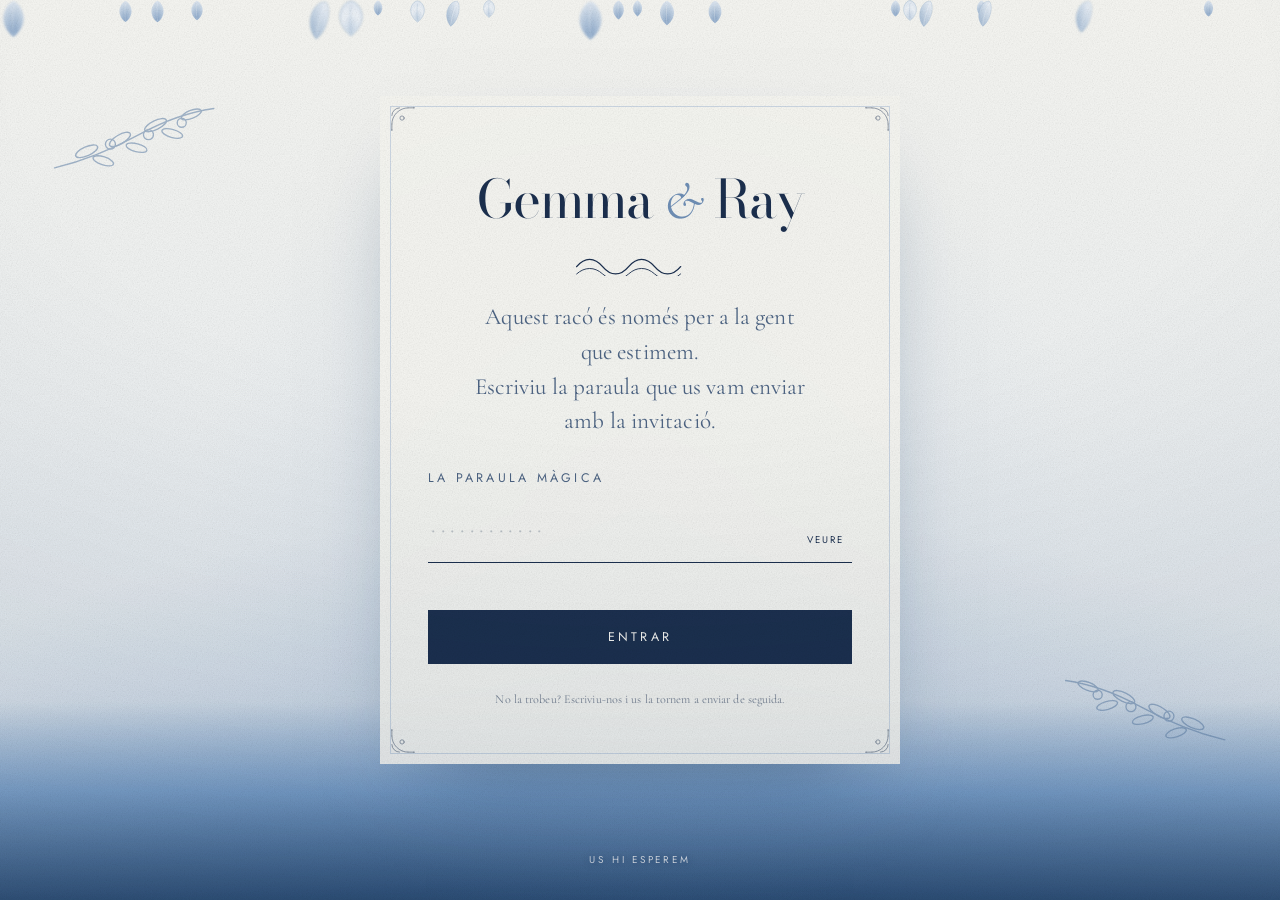
==== commit 2fd96529: "Textos més curts a postals, com arribar-hi i la festa - Postals: fora "Agafeu-les i moveu-les: no hi" ====
--- a/casament.html
+++ b/casament.html
@@ -963,12 +963,7 @@
 
     <div class="disco" aria-hidden="true"></div>
 
-    <p class="eyebrow eyebrow--center" style="justify-content:center;display:flex;color:rgba(244,246,248,.62)" data-reveal>00.00 h · i fins que aguantem</p>
     <h2 class="party__title" data-reveal="scale" style="--d:100">La <em>festa</em></h2>
-    <p class="lede party__lede" data-reveal style="--d:200">
-      Quan el darrer plat marxi de la taula, s'apaguen els llums grocs, s'encenen les
-      bombetes i el Convent es converteix en una altra cosa.
-    </p>
 
     <div class="party__grid">
       <article class="party-card" data-reveal>
@@ -1004,7 +999,7 @@
      ======================================== -->
 <section class="section travel" id="com-arribar">
   <div class="wrap">
-    <p class="eyebrow" data-reveal>Logística sense drames</p>
+    <p class="eyebrow" data-reveal>Logística</p>
     <h2 class="section__title" data-split>Com <em>arribar-hi</em></h2>
     <p class="lede" data-reveal style="--d:200">
       Blanes és a poc més d'una hora de Barcelona i a 45 minuts de Girona.
@@ -1187,11 +1182,10 @@
      ======================================== -->
 <section class="section postcards" id="postals">
   <div class="wrap">
-    <p class="eyebrow" data-reveal>Records solts</p>
+    <p class="eyebrow" data-reveal>Records</p>
     <h2 class="section__title" data-split>Postals de <em>Gemma &amp; Ray</em></h2>
     <p class="lede" data-reveal style="--d:200">
-      Trossos de la nostra història escampats damunt la taula. Agafeu-les i moveu-les:
-      no hi ha cap ordre correcte.
+      Trossos de la nostra història escampats damunt la taula.
     </p>
 
     <!-- EDIT HERE: una postal = una foto (--img), un títol i una frase escrita a mà.
--- a/styles.css
+++ b/styles.css
@@ -2039,7 +2039,6 @@
   max-width: 100%;
 }
 .party__title em { font-family: var(--font-serif); font-style: italic; color: var(--sky); }
-.party__lede { color: rgba(244, 246, 248, 0.78); text-align: center; margin-inline: auto; margin-top: 1.5rem; }
 
 /* Garlanda de bombetes */
 .string-lights {
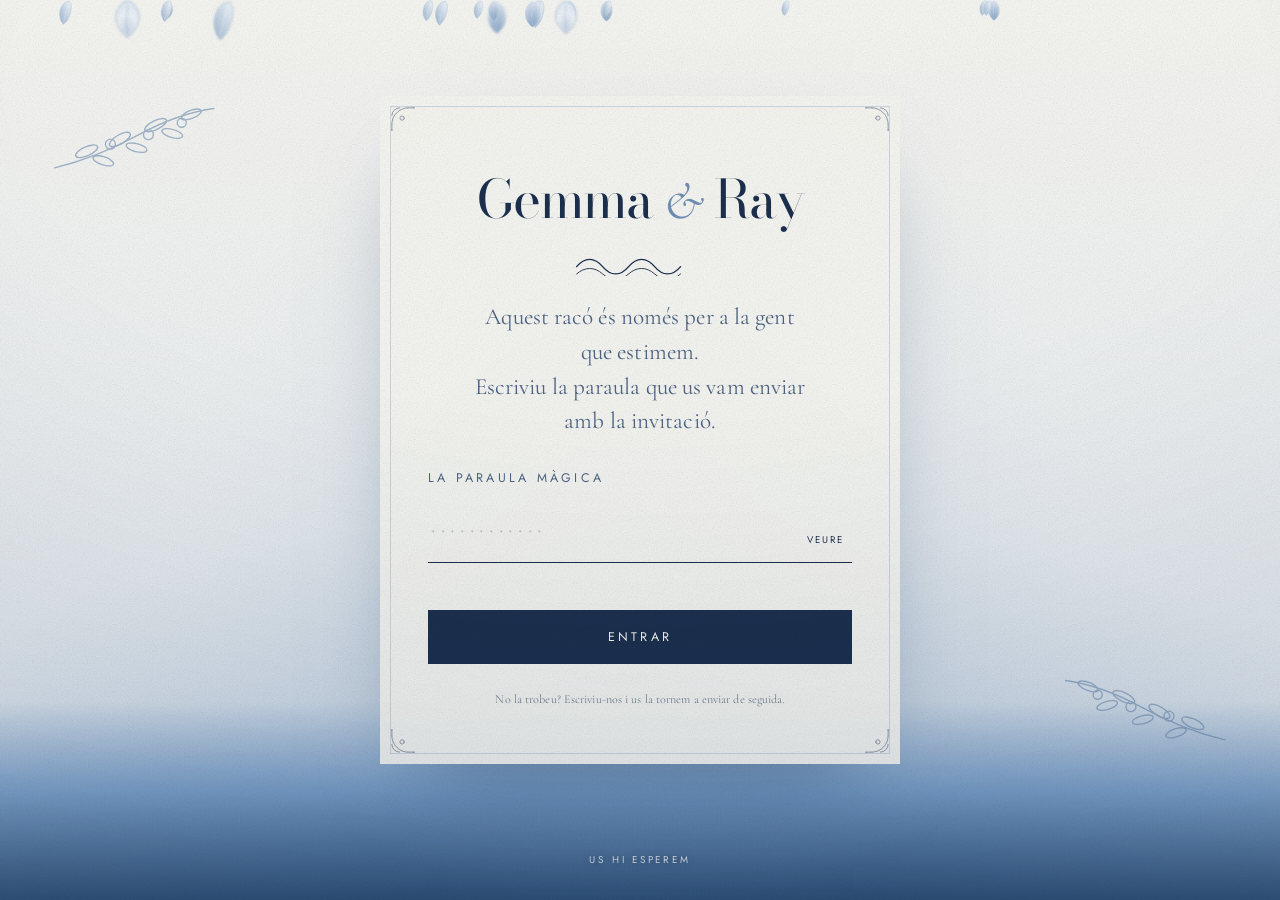
==== commit 94bfdcc5: "El dia com un capvespre, el Convent dibuixat a mà i menys scroll - L'horari passa del dia a la nit, " ====
--- a/casament.html
+++ b/casament.html
@@ -114,7 +114,7 @@
 
 <!-- Sol que baixa a mesura que avancem pel dia -->
 <div class="sun-track" id="sunTrack" aria-hidden="true">
-  <div class="sun-track__body" id="sunBody"><span class="sun-track__time" id="sunTime">17.00</span></div>
+  <div class="sun-track__body" id="sunBody"><span class="sun-track__time" id="sunTime">17.30</span></div>
 </div>
 
 <!-- ========================================
@@ -515,8 +515,8 @@
       <ul class="menu__list">
         <li class="menu__item" style="--i:0"><a href="#inici"><em>01</em> Inici</a></li>
         <li class="menu__item" style="--i:1"><a href="#historia"><em>02</em> La nostra història</a></li>
-        <li class="menu__item" style="--i:2"><a href="#el-lloc"><em>03</em> El lloc</a></li>
-        <li class="menu__item" style="--i:3"><a href="#el-dia"><em>04</em> El dia</a></li>
+        <li class="menu__item" style="--i:2"><a href="#el-dia"><em>03</em> El dia</a></li>
+        <li class="menu__item" style="--i:3"><a href="#el-lloc"><em>04</em> El lloc</a></li>
         <li class="menu__item" style="--i:4"><a href="#com-arribar"><em>05</em> Com arribar-hi</a></li>
         <li class="menu__item" style="--i:5"><a href="#allotjament"><em>06</em> On dormir</a></li>
         <li class="menu__item" style="--i:8"><a href="#faq"><em>09</em> Preguntes</a></li>
@@ -554,7 +554,7 @@
 
     <p class="hero__meta" data-reveal style="--d:400">
       <span>Divendres</span><i class="dot" aria-hidden="true"></i>
-      <span>14 · 05 · 2027</span><i class="dot" aria-hidden="true"></i>
+      <span class="hero__date">14 · 05 · 2027</span><i class="dot" aria-hidden="true"></i>
       <span>17.00 h</span>
     </p>
     <p class="hero__venue" data-reveal style="--d:520">El Convent de Blanes</p>
@@ -701,6 +701,335 @@
 </section>
 
 <!-- ========================================
+     04 · EL DIA · TIMELINE
+     EDIT HERE: horaris del dia
+     ======================================== -->
+<section class="section day" id="el-dia">
+  <div class="wrap">
+    <p class="eyebrow" data-reveal>Divendres 14 de maig</p>
+    <h2 class="section__title" data-split>El dia, <em>hora a hora</em></h2>
+
+    <div class="timeline">
+      <div class="timeline__spine" aria-hidden="true"><i id="timelineFill"></i></div>
+      <ol>
+        <!-- EDIT HERE: els horaris del dia -->
+        <li class="tl-item" data-reveal>
+          <span class="tl-item__time">17.30</span>
+          <div class="tl-item__body">
+            <span class="tl-item__dot" aria-hidden="true"></span>
+            <h3 class="tl-item__title"><em>Benvinguda</em></h3>
+            <p class="tl-item__text">
+              Moment de benvinguda sota l'ombra dels arcs del Convent.
+            </p>
+            <!-- L'entrada del Convent: la porta amb l'arc de pedra, els fanals,
+                 els tarongers en test, les hortènsies i una branca de pi -->
+            <div class="tl-fx tl-fx--arches" aria-hidden="true">
+              <span class="tl-fx__sun"></span>
+              <svg class="draw draw-on" viewBox="0 0 200 134">
+                <defs>
+                  <filter id="ma2" filterUnits="userSpaceOnUse" x="-10" y="-10" width="220" height="154">
+                    <feTurbulence type="fractalNoise" baseFrequency="0.06" numOctaves="2" seed="3"/>
+                    <feDisplacementMap in="SourceGraphic" scale="2"/>
+                  </filter>
+                </defs>
+                <g filter="url(#ma2)">
+                  <path class="ink" d="M8 124H192"/>
+                  <path class="ink" d="M85 124V82a15 15 0 0 1 30 0V124"/>
+                  <path class="ink ink-thin" d="M77 124V80a23 21 0 0 1 46 0V124"/>
+                  <path class="ink ink-thin" d="M85.0 78.0L78.3 74.7"/>
+                  <path class="ink ink-thin" d="M89.0 71.0L84.1 65.5"/>
+                  <path class="ink ink-thin" d="M96.0 67.0L94.2 60.2"/>
+                  <path class="ink ink-thin" d="M104.0 67.0L105.8 60.2"/>
+                  <path class="ink ink-thin" d="M111.0 71.0L115.9 65.5"/>
+                  <path class="ink ink-thin" d="M115.0 78.0L121.7 74.7"/>
+                  <path class="ink ink-thin" d="M100 70V124"/>
+                  <path class="ink ink-thin" d="M95 104a1.4 1.4 0 1 0 0.1 0ZM105 104a1.4 1.4 0 1 0 0.1 0Z"/>
+                  <path class="ink ink-thin" d="M72 128H128"/>
+                  <path class="ink ink-thin" d="M74 70h-8v4"/>
+                  <path class="ink" d="M66 74l-3.5 4v7h7v-7Z"/>
+                  <path class="ink ink-thin" d="M64.5 85v2h3v-2"/>
+                  <path class="ink ink-thin" d="M126 70h8v4"/>
+                  <path class="ink" d="M134 74l-3.5 4v7h7v-7Z"/>
+                  <path class="ink ink-thin" d="M132.5 85v2h3v-2"/>
+                  <path class="ink" d="M40 124l2-12h8l2 12Z"/>
+                  <path class="ink ink-thin" d="M46 112v-9"/>
+                  <path class="ink" d="M46 82a11 11 0 1 0 0.1 0Z"/>
+                  <path class="ink ink-thin" d="M42 90a1.3 1.3 0 1 0 0.1 0ZM50 96a1.3 1.3 0 1 0 0.1 0ZM49 87a1.3 1.3 0 1 0 0.1 0Z"/>
+                  <path class="ink" d="M148 124l2-12h8l2 12Z"/>
+                  <path class="ink ink-thin" d="M154 112v-9"/>
+                  <path class="ink" d="M154 82a11 11 0 1 0 0.1 0Z"/>
+                  <path class="ink ink-thin" d="M150 90a1.3 1.3 0 1 0 0.1 0ZM158 96a1.3 1.3 0 1 0 0.1 0ZM157 87a1.3 1.3 0 1 0 0.1 0Z"/>
+                  <path class="ink" d="M15 124l1.5-9h7l1.5 9Z"/>
+                  <path class="ink ink-thin" d="M15 107a4 4 0 1 0 0.1 0Z"/>
+                  <path class="ink ink-thin" d="M20 102.5a4.5 4.5 0 1 0 0.1 0Z"/>
+                  <path class="ink ink-thin" d="M25 107a4 4 0 1 0 0.1 0Z"/>
+                  <path class="ink" d="M175 124l1.5-9h7l1.5 9Z"/>
+                  <path class="ink ink-thin" d="M175 107a4 4 0 1 0 0.1 0Z"/>
+                  <path class="ink ink-thin" d="M180 102.5a4.5 4.5 0 1 0 0.1 0Z"/>
+                  <path class="ink ink-thin" d="M185 107a4 4 0 1 0 0.1 0Z"/>
+                  <path class="ink" d="M2 10C28 14 50 22 70 36"/>
+                  <path class="ink ink-thin" d="M18 12l1 -5"/>
+                  <path class="ink ink-thin" d="M18 12l0 4"/>
+                  <path class="ink ink-thin" d="M18 12l4 -7"/>
+                  <path class="ink ink-thin" d="M18 12l3 6"/>
+                  <path class="ink ink-thin" d="M18 12l7 -5"/>
+                  <path class="ink ink-thin" d="M18 12l6 4"/>
+                  <path class="ink ink-thin" d="M34 16l1 -5"/>
+                  <path class="ink ink-thin" d="M34 16l0 4"/>
+                  <path class="ink ink-thin" d="M34 16l4 -7"/>
+                  <path class="ink ink-thin" d="M34 16l3 6"/>
+                  <path class="ink ink-thin" d="M34 16l7 -5"/>
+                  <path class="ink ink-thin" d="M34 16l6 4"/>
+                  <path class="ink ink-thin" d="M50 23l1 -5"/>
+                  <path class="ink ink-thin" d="M50 23l0 4"/>
+                  <path class="ink ink-thin" d="M50 23l4 -7"/>
+                  <path class="ink ink-thin" d="M50 23l3 6"/>
+                  <path class="ink ink-thin" d="M50 23l7 -5"/>
+                  <path class="ink ink-thin" d="M50 23l6 4"/>
+                  <path class="ink ink-thin" d="M62 30l1 -5"/>
+                  <path class="ink ink-thin" d="M62 30l0 4"/>
+                  <path class="ink ink-thin" d="M62 30l4 -7"/>
+                  <path class="ink ink-thin" d="M62 30l3 6"/>
+                  <path class="ink ink-thin" d="M62 30l7 -5"/>
+                  <path class="ink ink-thin" d="M62 30l6 4"/>
+                </g>
+              </svg>
+            </div>
+          </div>
+        </li>
+
+        <li class="tl-item" data-reveal>
+          <span class="tl-item__time">18.00</span>
+          <div class="tl-item__body">
+            <span class="tl-item__dot" aria-hidden="true"></span>
+            <h3 class="tl-item__title"><em>Cerimònia</em> al jardí</h3>
+            <p class="tl-item__text">
+              Al jardí de les oliveres, amb el mar de fons. Serà curta, serà
+              nostra i probablement algú plorarà. Segurament nosaltres.
+            </p>
+            <!-- L'arc de flors al jardí, amb el mar, l'olivera, les cadires i els anells -->
+            <div class="tl-fx tl-fx--leaves" aria-hidden="true">
+              <svg class="draw-on" viewBox="0 0 200 134">
+                <defs>
+                  <filter id="ma3" filterUnits="userSpaceOnUse" x="-10" y="-10" width="220" height="154">
+                    <feTurbulence type="fractalNoise" baseFrequency="0.06" numOctaves="2" seed="3"/>
+                    <feDisplacementMap in="SourceGraphic" scale="2"/>
+                  </filter>
+                </defs>
+                <g filter="url(#ma3)">
+                  <path class="ink" d="M8 124H192"/>
+                  <path class="ink ink-thin" d="M8 74H58M142 74H192"/>
+                  <path class="ink ink-thin" d="M14 84q4-3 8 0t8 0M160 86q4-3 8 0t8 0"/>
+                  <path class="ink" d="M70 124V76a30 30 0 0 1 60 0V124"/>
+                  <path class="ink ink-thin" d="M70.1 70.2a3.2 3.2 0 1 0 0.1 0Z"/>
+                  <path class="ink ink-thin" d="M73.1 74.4l4 2"/>
+                  <path class="ink ink-thin" d="M72.2 61.599999999999994a3.2 3.2 0 1 0 0.1 0Z"/>
+                  <path class="ink ink-thin" d="M75.2 65.8l4 2"/>
+                  <path class="ink ink-thin" d="M76.7 53.9a3.2 3.2 0 1 0 0.1 0Z"/>
+                  <path class="ink ink-thin" d="M79.7 58.1l4 2"/>
+                  <path class="ink ink-thin" d="M83.2 47.9a3.2 3.2 0 1 0 0.1 0Z"/>
+                  <path class="ink ink-thin" d="M86.2 52.1l4 2"/>
+                  <path class="ink ink-thin" d="M91.2 44.099999999999994a3.2 3.2 0 1 0 0.1 0Z"/>
+                  <path class="ink ink-thin" d="M94.2 48.3l4 2"/>
+                  <path class="ink ink-thin" d="M100.0 42.8a3.2 3.2 0 1 0 0.1 0Z"/>
+                  <path class="ink ink-thin" d="M103.0 47.0l4 2"/>
+                  <path class="ink ink-thin" d="M108.8 44.099999999999994a3.2 3.2 0 1 0 0.1 0Z"/>
+                  <path class="ink ink-thin" d="M111.8 48.3l4 2"/>
+                  <path class="ink ink-thin" d="M116.8 47.9a3.2 3.2 0 1 0 0.1 0Z"/>
+                  <path class="ink ink-thin" d="M119.8 52.1l4 2"/>
+                  <path class="ink ink-thin" d="M123.3 53.9a3.2 3.2 0 1 0 0.1 0Z"/>
+                  <path class="ink ink-thin" d="M126.3 58.1l4 2"/>
+                  <path class="ink ink-thin" d="M127.8 61.599999999999994a3.2 3.2 0 1 0 0.1 0Z"/>
+                  <path class="ink ink-thin" d="M130.8 65.8l4 2"/>
+                  <path class="ink ink-thin" d="M129.9 70.2a3.2 3.2 0 1 0 0.1 0Z"/>
+                  <path class="ink ink-thin" d="M132.9 74.4l4 2"/>
+                  <path class="ink ink-thin" d="M70 100.6a3.4 3.4 0 1 0 0.1 0Z"/>
+                  <path class="ink ink-thin" d="M70 89a3 3 0 1 0 0.1 0Z"/>
+                  <path class="ink ink-thin" d="M130 100.6a3.4 3.4 0 1 0 0.1 0Z"/>
+                  <path class="ink ink-thin" d="M130 89a3 3 0 1 0 0.1 0Z"/>
+                  <path class="ink" d="M96 92a6 6 0 1 0 0.1 0Z"/>
+                  <path class="ink" d="M104 92a6 6 0 1 0 0.1 0Z"/>
+                  <path class="ink ink-thin" d="M36 124V104M44 124V104M36 108h8M36 104l8 -6M44 104l-8 -6M36 104V96M44 104V96"/>
+                  <path class="ink ink-thin" d="M48 124V104M56 124V104M48 108h8M48 104l8 -6M56 104l-8 -6M48 104V96M56 104V96"/>
+                  <path class="ink ink-thin" d="M144 124V104M152 124V104M144 108h8M144 104l8 -6M152 104l-8 -6M144 104V96M152 104V96"/>
+                  <path class="ink ink-thin" d="M156 124V104M164 124V104M156 108h8M156 104l8 -6M164 104l-8 -6M156 104V96M164 104V96"/>
+                  <path class="ink ink-thin" d="M24 124C26 112 22 104 28 96M28 96c-4-4-8-4-12-2M28 96c4-6 10-8 16-6"/>
+                  <path class="ink ink-thin" d="M14 92a5 2 -20 1 0 0.1 0Z"/>
+                  <path class="ink ink-thin" d="M22 86a5 2 10 1 0 0.1 0Z"/>
+                  <path class="ink ink-thin" d="M32 84a5 2 -10 1 0 0.1 0Z"/>
+                  <path class="ink ink-thin" d="M42 88a5 2 20 1 0 0.1 0Z"/>
+                  <path class="ink ink-thin" d="M18 98a5 2 30 1 0 0.1 0Z"/>
+                  <path class="ink ink-thin" d="M38 94a5 2 -30 1 0 0.1 0Z"/>
+                </g>
+              </svg>
+              <i></i><i></i><i></i><i></i><i></i><i></i>
+            </div>
+          </div>
+        </li>
+
+        <li class="tl-item" data-reveal>
+          <span class="tl-item__time">19.00</span>
+          <div class="tl-item__body">
+            <span class="tl-item__dot" aria-hidden="true"></span>
+            <h3 class="tl-item__title"><em>Aperitiu</em> sota els arcs</h3>
+            <p class="tl-item__text">
+              Cava fred, coses del mar, pa amb tomàquet i molta conversa.
+              L'hora preferida de tothom que ha anat mai a un casament.
+            </p>
+            <!-- Dues copes brindant a la terrassa, amb la barana i el mar -->
+            <div class="tl-fx tl-fx--bubbles" aria-hidden="true">
+              <svg class="draw-on" viewBox="0 0 200 134">
+                <defs>
+                  <filter id="ma4" filterUnits="userSpaceOnUse" x="-10" y="-10" width="220" height="154">
+                    <feTurbulence type="fractalNoise" baseFrequency="0.06" numOctaves="2" seed="3"/>
+                    <feDisplacementMap in="SourceGraphic" scale="2"/>
+                  </filter>
+                </defs>
+                <g filter="url(#ma4)">
+                  <path class="ink" d="M8 124H192"/>
+                  <path class="ink ink-thin" d="M8 74H192"/>
+                  <path class="ink ink-thin" d="M128 74C142 66 158 62 172 66C182 69 188 68 192 66"/>
+                  <path class="ink ink-thin" d="M8 100H192"/>
+                  <path class="ink ink-thin" d="M12 100V124"/>
+                  <path class="ink ink-thin" d="M24 100V124"/>
+                  <path class="ink ink-thin" d="M36 100V124"/>
+                  <path class="ink ink-thin" d="M48 100V124"/>
+                  <path class="ink ink-thin" d="M60 100V124"/>
+                  <path class="ink ink-thin" d="M72 100V124"/>
+                  <path class="ink ink-thin" d="M84 100V124"/>
+                  <path class="ink ink-thin" d="M96 100V124"/>
+                  <path class="ink ink-thin" d="M108 100V124"/>
+                  <path class="ink ink-thin" d="M120 100V124"/>
+                  <path class="ink ink-thin" d="M132 100V124"/>
+                  <path class="ink ink-thin" d="M144 100V124"/>
+                  <path class="ink ink-thin" d="M156 100V124"/>
+                  <path class="ink ink-thin" d="M168 100V124"/>
+                  <path class="ink ink-thin" d="M180 100V124"/>
+                  <path class="ink" d="M74 92a26 4 0 1 0 52 0a26 4 0 1 0 -52 0Z"/>
+                  <path class="ink" d="M100 96V124M88 124h24"/>
+                  <path class="ink" transform="rotate(12 91 88)" d="M82 70h18c0 6-4 9-9 9s-9-3-9-9ZM91 79v9M86 88h10"/>
+                  <path class="ink" transform="rotate(-12 109 88)" d="M100 70h18c0 6-4 9-9 9s-9-3-9-9ZM109 79v9M104 88h10"/>
+                  <path class="ink ink-thin" d="M100 58v-6M94 60l-4-4M106 60l4-4"/>
+                  <path class="ink" d="M198 8C176 12 160 18 146 28"/>
+                  <path class="ink ink-thin" d="M184 10l-1 -4"/>
+                  <path class="ink ink-thin" d="M184 10l0 4"/>
+                  <path class="ink ink-thin" d="M184 10l-4 -6"/>
+                  <path class="ink ink-thin" d="M184 10l-3 6"/>
+                  <path class="ink ink-thin" d="M184 10l-7 -4"/>
+                  <path class="ink ink-thin" d="M184 10l-6 4"/>
+                  <path class="ink ink-thin" d="M170 14l-1 -4"/>
+                  <path class="ink ink-thin" d="M170 14l0 4"/>
+                  <path class="ink ink-thin" d="M170 14l-4 -6"/>
+                  <path class="ink ink-thin" d="M170 14l-3 6"/>
+                  <path class="ink ink-thin" d="M170 14l-7 -4"/>
+                  <path class="ink ink-thin" d="M170 14l-6 4"/>
+                  <path class="ink ink-thin" d="M156 21l-1 -4"/>
+                  <path class="ink ink-thin" d="M156 21l0 4"/>
+                  <path class="ink ink-thin" d="M156 21l-4 -6"/>
+                  <path class="ink ink-thin" d="M156 21l-3 6"/>
+                  <path class="ink ink-thin" d="M156 21l-7 -4"/>
+                  <path class="ink ink-thin" d="M156 21l-6 4"/>
+                </g>
+              </svg>
+              <i></i><i></i><i></i><i></i><i></i>
+            </div>
+          </div>
+        </li>
+
+        <li class="tl-item" data-reveal>
+          <span class="tl-item__time">21.00</span>
+          <div class="tl-item__body">
+            <span class="tl-item__dot" aria-hidden="true"></span>
+            <h3 class="tl-item__title"><em>Banquet</em></h3>
+            <p class="tl-item__text">
+              Estovalles de lli i espelmes, amb el sol acabant de pondre's
+              just quan arribin els primers plats.
+            </p>
+            <!-- La taula rodona amb espelmes i l'aranya penjada de l'arc de ferro -->
+            <div class="tl-fx tl-fx--candles" aria-hidden="true">
+              <svg class="draw-on" viewBox="0 0 200 134">
+                <defs>
+                  <filter id="ma5" filterUnits="userSpaceOnUse" x="-10" y="-10" width="220" height="154">
+                    <feTurbulence type="fractalNoise" baseFrequency="0.06" numOctaves="2" seed="3"/>
+                    <feDisplacementMap in="SourceGraphic" scale="2"/>
+                  </filter>
+                </defs>
+                <g filter="url(#ma5)">
+                  <path class="ink" d="M8 124H192"/>
+                  <path class="ink" d="M34 124V44C34 22 56 14 76 18C90 21 100 30 100 38"/>
+                  <path class="ink ink-thin" d="M30 124h8"/>
+                  <path class="ink" d="M74 96a40 6 0 1 0 80 0a40 6 0 1 0 -80 0Z"/>
+                  <path class="ink" d="M74 96V121q40 5 80 0V96"/>
+                  <path class="ink ink-thin" d="M86 103v18M100 104v19M114 104v19M128 104v19M142 103v18"/>
+                  <path class="ink ink-thin" d="M94.4 94V80h3.2V94"/>
+                  <path class="ink ink-thin" d="M106.4 94V76h3.2V94"/>
+                  <path class="ink ink-thin" d="M124.4 94V82h3.2V94"/>
+                  <path class="ink ink-thin" d="M114 87a3 3 0 1 0 0.1 0Z"/>
+                  <path class="ink ink-thin" d="M119 84.6a3.4 3.4 0 1 0 0.1 0Z"/>
+                  <path class="ink ink-thin" d="M124 88.2a2.8 2.8 0 1 0 0.1 0Z"/>
+                  <g class="tl-chandelier">
+                  <path class="ink ink-thin" d="M100 38V48"/>
+                  <path class="ink" d="M93 50h14M94 51l3 18M106 51l-3 18M97 69q3 6 6 0"/>
+                  <path class="ink ink-thin" d="M93 58a7 1.6 0 1 0 14 0a7 1.6 0 1 0 -14 0Z"/>
+                  <path class="ink ink-thin" d="M95.5 66a4.5 1.2 0 1 0 9 0a4.5 1.2 0 1 0 -9 0Z"/>
+                  <path class="ink ink-thin" d="M95 59v3M98 59v4M102 59v4M105 59v3"/>
+                  </g>
+                </g>
+              </svg>
+              <span class="tl-flame" style="--x:48%;--y:56.7%"></span>
+              <span class="tl-flame" style="--x:54%;--y:53.7%"></span>
+              <span class="tl-flame" style="--x:63%;--y:58.2%"></span>
+            </div>
+          </div>
+        </li>
+
+        <!-- La nit: el cel amb estels, la garlanda de bombetes i la bola de mirall -->
+        <li class="tl-item tl-item--night" id="la-nit" data-reveal>
+          <div class="tl-night" aria-hidden="true">
+            <canvas id="starCanvas"></canvas>
+          </div>
+          <span class="tl-item__time">00.00</span>
+          <div class="tl-item__body">
+            <span class="tl-item__dot" aria-hidden="true"></span>
+            <h3 class="tl-item__title">Comença la <em>festa</em></h3>
+            <p class="tl-item__text">
+              Obrim la pista, encenem les bombetes i no ens en anem d'aquí
+              fins que la playlist digui prou. (No dirà prou.)
+            </p>
+            <!-- La festa: bombetes, la bola de mirall, notes i la pista -->
+            <div class="tl-fx tl-fx--disco" aria-hidden="true">
+              <svg class="draw-on" viewBox="0 0 200 134">
+                <defs>
+                  <filter id="ma6" filterUnits="userSpaceOnUse" x="-10" y="-10" width="220" height="154">
+                    <feTurbulence type="fractalNoise" baseFrequency="0.06" numOctaves="2" seed="3"/>
+                    <feDisplacementMap in="SourceGraphic" scale="2"/>
+                  </filter>
+                </defs>
+                <g filter="url(#ma6)">
+                  <path class="ink" d="M8 124H192"/>
+                  <path class="ink ink-thin" d="M40 124L56 106H144L160 124M68 106L62 124M84 106L82 124M100 106V124M116 106L118 124M132 106L138 124M50 114H150"/>
+                  <path class="ink ink-thin" d="M8 14C50 40 150 40 192 14"/>
+                  <path class="ink-fill" d="M24 20.8a2.4 2.4 0 1 0 0.1 0Z"/>
+                  <path class="ink-fill" d="M46 26.400000000000002a2.4 2.4 0 1 0 0.1 0Z"/>
+                  <path class="ink-fill" d="M70 30.300000000000004a2.4 2.4 0 1 0 0.1 0Z"/>
+                  <path class="ink-fill" d="M130 30.300000000000004a2.4 2.4 0 1 0 0.1 0Z"/>
+                  <path class="ink-fill" d="M154 26.400000000000002a2.4 2.4 0 1 0 0.1 0Z"/>
+                  <path class="ink-fill" d="M176 20.8a2.4 2.4 0 1 0 0.1 0Z"/>
+                  <path class="ink ink-thin" d="M100 0V34"/>
+                  <path class="ink ink-thin" d="M30 70v-14l8-2v12M30 70a3 2 0 1 1-0.1 0ZM38 68a3 2 0 1 1-0.1 0Z"/>
+                  <path class="ink ink-thin" d="M168 80v-12l7-2v10M168 80a3 2 0 1 1-0.1 0ZM175 78a3 2 0 1 1-0.1 0Z"/>
+                </g>
+              </svg>
+              <div class="disco"></div>
+            </div>
+          </div>
+        </li>
+      </ol>
+    </div>
+  </div>
+</section>
+
+<!-- ========================================
      05 · EL LLOC · EL CONVENT DE BLANES
      ======================================== -->
 <section class="section venue" id="el-lloc">
@@ -716,18 +1045,220 @@
         <p class="eyebrow eyebrow--center" style="color:rgba(244,246,248,.7)">On passarà tot</p>
         <h2 class="venue__name" data-split>El Convent <em>de Blanes</em></h2>
         <p class="venue__place">Blanes · La Selva · Costa Brava</p>
-        <svg class="draw draw--paper draw-on" style="width:120px" viewBox="0 0 160 30" aria-hidden="true"><use href="#i-wave"></use></svg>
+        <!-- El Convent dibuixat a mà, en traç blanc: la façana de pedra amb les
+             teulades, l'ull de bou, la finestra geminada, els fanals i les hortènsies;
+             els pins pinyoners, els xiprers, la terrassa i el mar. Es dibuixa sol
+             quan hi arribeu. El filtre "ma" li dona el tremolor del traç a mà. -->
+        <div class="venue__drawing">
+          <svg class="draw-on" viewBox="0 88 1200 284" role="img" aria-label="Dibuix a mà d'El Convent de Blanes, amb els pins, els xiprers i el mar">
+            <defs>
+              <filter id="ma" x="-2%" y="-5%" width="104%" height="110%">
+                <feTurbulence type="fractalNoise" baseFrequency="0.035" numOctaves="2" seed="7"/>
+                <feDisplacementMap in="SourceGraphic" scale="3"/>
+              </filter>
+            </defs>
+            <g filter="url(#ma)">
+              <path class="ink" d="M14 356C200 353 400 358 600 355S1000 353 1192 357"/>
+              <path class="ink" d="M204 352V212"/>
+              <path class="ink" d="M190 214L264 170L330 206"/>
+              <path class="ink ink-thin" d="M200 220H330"/>
+              <path class="ink" d="M228 236h26v34h-26Z"/>
+              <path class="ink ink-thin" d="M223 231h36v44h-36Z"/>
+              <path class="ink ink-thin" d="M234 236v34M241 236v34M248 236v34M228 253h26"/>
+              <path class="ink ink-thin" d="M236 300h16v24h-16Z"/>
+              <path class="ink" d="M336 352V176M854 176V352"/>
+              <path class="ink" d="M318 172H872"/>
+              <path class="ink" d="M318 172L402 118H788L872 172"/>
+              <path class="ink ink-thin" d="M330 181H860"/>
+              <path class="ink ink-thin" d="M414 170L415 121"/>
+              <path class="ink ink-thin" d="M447 170L446 125"/>
+              <path class="ink ink-thin" d="M475 170L476 124"/>
+              <path class="ink ink-thin" d="M504 170L504 124"/>
+              <path class="ink ink-thin" d="M538 170L537 121"/>
+              <path class="ink ink-thin" d="M573 170L572 122"/>
+              <path class="ink ink-thin" d="M607 170L606 124"/>
+              <path class="ink ink-thin" d="M638 170L637 124"/>
+              <path class="ink ink-thin" d="M671 170L670 121"/>
+              <path class="ink ink-thin" d="M698 170L700 122"/>
+              <path class="ink ink-thin" d="M728 170L728 125"/>
+              <path class="ink ink-thin" d="M760 170L761 124"/>
+              <path class="ink ink-thin" d="M332 163L348 170"/>
+              <path class="ink ink-thin" d="M858 163L842 170"/>
+              <path class="ink ink-thin" d="M346 154L359 170"/>
+              <path class="ink ink-thin" d="M844 154L831 170"/>
+              <path class="ink ink-thin" d="M360 145L371 170"/>
+              <path class="ink ink-thin" d="M830 145L819 170"/>
+              <path class="ink ink-thin" d="M374 136L383 170"/>
+              <path class="ink ink-thin" d="M816 136L807 170"/>
+              <path class="ink ink-thin" d="M388 127L394 170"/>
+              <path class="ink ink-thin" d="M802 127L796 170"/>
+              <path class="ink" d="M708 122V96h18v26M704 96h26"/>
+              <path class="ink" d="M462 120V104h14v16M459 104h20"/>
+              <path class="ink" d="M376.0 204h24v40h-24Z"/>
+              <path class="ink ink-thin" d="M371.0 199h34v50h-34Z"/>
+              <path class="ink ink-thin" d="M388 204v40"/>
+              <path class="ink" d="M508.0 204h24v40h-24Z"/>
+              <path class="ink ink-thin" d="M503.0 199h34v50h-34Z"/>
+              <path class="ink ink-thin" d="M520 204v40"/>
+              <path class="ink" d="M668.0 204h24v40h-24Z"/>
+              <path class="ink ink-thin" d="M663.0 199h34v50h-34Z"/>
+              <path class="ink ink-thin" d="M680 204v40"/>
+              <path class="ink" d="M736.0 204h24v40h-24Z"/>
+              <path class="ink ink-thin" d="M731.0 199h34v50h-34Z"/>
+              <path class="ink ink-thin" d="M748 204v40"/>
+              <path class="ink" d="M800.0 204h24v40h-24Z"/>
+              <path class="ink ink-thin" d="M795.0 199h34v50h-34Z"/>
+              <path class="ink ink-thin" d="M812 204v40"/>
+              <path class="ink" d="M446 207a15 15 0 1 0 0.1 0Z"/>
+              <path class="ink ink-thin" d="M446 201a21 21 0 1 0 0.1 0Z"/>
+              <path class="ink" d="M585 250V221a5.5 5.5 0 0 1 11 0V250M604 250V221a5.5 5.5 0 0 1 11 0V250"/>
+              <path class="ink ink-thin" d="M600 252V224"/>
+              <path class="ink ink-thin" d="M580 254V214a20 16 0 0 1 40 0V254Z"/>
+              <path class="ink ink-thin" d="M584 254h32"/>
+              <path class="ink" d="M377.0 280h22v36h-22Z"/>
+              <path class="ink ink-thin" d="M372.0 275h32v46h-32Z"/>
+              <path class="ink ink-thin" d="M388 280v36"/>
+              <path class="ink" d="M459.0 280h22v36h-22Z"/>
+              <path class="ink ink-thin" d="M454.0 275h32v46h-32Z"/>
+              <path class="ink ink-thin" d="M470 280v36"/>
+              <path class="ink" d="M689.0 280h22v36h-22Z"/>
+              <path class="ink ink-thin" d="M684.0 275h32v46h-32Z"/>
+              <path class="ink ink-thin" d="M700 280v36"/>
+              <path class="ink" d="M759.0 280h22v36h-22Z"/>
+              <path class="ink ink-thin" d="M754.0 275h32v46h-32Z"/>
+              <path class="ink ink-thin" d="M770 280v36"/>
+              <path class="ink" d="M809.0 280h22v36h-22Z"/>
+              <path class="ink ink-thin" d="M804.0 275h32v46h-32Z"/>
+              <path class="ink ink-thin" d="M820 280v36"/>
+              <path class="ink" d="M584 352V288a16 16 0 0 1 32 0V352"/>
+              <path class="ink ink-thin" d="M576 352V286a24 22 0 0 1 48 0V352"/>
+              <path class="ink ink-thin" d="M600 300v52"/>
+              <path class="ink ink-thin" d="M566 359H634M558 365H642"/>
+              <path class="ink ink-thin" d="M550 258h-10v8"/>
+              <path class="ink" d="M540 266l-6 7v11h12v-11Z"/>
+              <path class="ink ink-thin" d="M537 284v3h6v-3"/>
+              <path class="ink ink-thin" d="M650 258h10v8"/>
+              <path class="ink" d="M660 266l-6 7v11h12v-11Z"/>
+              <path class="ink ink-thin" d="M657 284v3h6v-3"/>
+              <path class="ink" d="M549 352l2-14h10l2 14Z"/>
+              <path class="ink ink-thin" d="M556 338v-12"/>
+              <path class="ink" d="M556 302a12 12 0 1 0 0.1 0Z"/>
+              <path class="ink" d="M637 352l2-14h10l2 14Z"/>
+              <path class="ink ink-thin" d="M644 338v-12"/>
+              <path class="ink" d="M644 302a12 12 0 1 0 0.1 0Z"/>
+              <path class="ink" d="M358 352l2-13h12l2 13Z"/>
+              <path class="ink ink-thin" d="M358 327.5a5.5 5.5 0 1 0 0.1 0Z"/>
+              <path class="ink ink-thin" d="M366 322a6 6 0 1 0 0.1 0Z"/>
+              <path class="ink ink-thin" d="M374 327.5a5.5 5.5 0 1 0 0.1 0Z"/>
+              <path class="ink ink-thin" d="M363 332a4 4 0 1 0 0.1 0Z"/>
+              <path class="ink ink-thin" d="M370 333a4 4 0 1 0 0.1 0Z"/>
+              <path class="ink" d="M424 352l2-13h12l2 13Z"/>
+              <path class="ink ink-thin" d="M424 327.5a5.5 5.5 0 1 0 0.1 0Z"/>
+              <path class="ink ink-thin" d="M432 322a6 6 0 1 0 0.1 0Z"/>
+              <path class="ink ink-thin" d="M440 327.5a5.5 5.5 0 1 0 0.1 0Z"/>
+              <path class="ink ink-thin" d="M429 332a4 4 0 1 0 0.1 0Z"/>
+              <path class="ink ink-thin" d="M436 333a4 4 0 1 0 0.1 0Z"/>
+              <path class="ink" d="M498 352l2-13h12l2 13Z"/>
+              <path class="ink ink-thin" d="M498 327.5a5.5 5.5 0 1 0 0.1 0Z"/>
+              <path class="ink ink-thin" d="M506 322a6 6 0 1 0 0.1 0Z"/>
+              <path class="ink ink-thin" d="M514 327.5a5.5 5.5 0 1 0 0.1 0Z"/>
+              <path class="ink ink-thin" d="M503 332a4 4 0 1 0 0.1 0Z"/>
+              <path class="ink ink-thin" d="M510 333a4 4 0 1 0 0.1 0Z"/>
+              <path class="ink" d="M722 352l2-13h12l2 13Z"/>
+              <path class="ink ink-thin" d="M722 327.5a5.5 5.5 0 1 0 0.1 0Z"/>
+              <path class="ink ink-thin" d="M730 322a6 6 0 1 0 0.1 0Z"/>
+              <path class="ink ink-thin" d="M738 327.5a5.5 5.5 0 1 0 0.1 0Z"/>
+              <path class="ink ink-thin" d="M727 332a4 4 0 1 0 0.1 0Z"/>
+              <path class="ink ink-thin" d="M734 333a4 4 0 1 0 0.1 0Z"/>
+              <path class="ink" d="M788 352l2-13h12l2 13Z"/>
+              <path class="ink ink-thin" d="M788 327.5a5.5 5.5 0 1 0 0.1 0Z"/>
+              <path class="ink ink-thin" d="M796 322a6 6 0 1 0 0.1 0Z"/>
+              <path class="ink ink-thin" d="M804 327.5a5.5 5.5 0 1 0 0.1 0Z"/>
+              <path class="ink ink-thin" d="M793 332a4 4 0 1 0 0.1 0Z"/>
+              <path class="ink ink-thin" d="M800 333a4 4 0 1 0 0.1 0Z"/>
+              <path class="ink" d="M832 352l2-13h12l2 13Z"/>
+              <path class="ink ink-thin" d="M832 327.5a5.5 5.5 0 1 0 0.1 0Z"/>
+              <path class="ink ink-thin" d="M840 322a6 6 0 1 0 0.1 0Z"/>
+              <path class="ink ink-thin" d="M848 327.5a5.5 5.5 0 1 0 0.1 0Z"/>
+              <path class="ink ink-thin" d="M837 332a4 4 0 1 0 0.1 0Z"/>
+              <path class="ink ink-thin" d="M844 333a4 4 0 1 0 0.1 0Z"/>
+              <path class="ink ink-thin" d="M639 285q4 -2 7 0"/>
+              <path class="ink ink-thin" d="M744 265q3 -2 7 0"/>
+              <path class="ink ink-thin" d="M486 194q5 -2 10 0"/>
+              <path class="ink ink-thin" d="M403 269q3 -2 7 0"/>
+              <path class="ink ink-thin" d="M643 204q4 -2 9 0"/>
+              <path class="ink ink-thin" d="M417 296q5 -2 9 0"/>
+              <path class="ink ink-thin" d="M356 296q6 -2 12 0"/>
+              <path class="ink ink-thin" d="M557 242q5 -2 9 0"/>
+              <path class="ink ink-thin" d="M363 237q6 -2 12 0"/>
+              <path class="ink ink-thin" d="M638 232q6 -2 12 0"/>
+              <path class="ink ink-thin" d="M363 212q4 -2 7 0"/>
+              <path class="ink ink-thin" d="M478 227q5 -2 10 0"/>
+              <path class="ink ink-thin" d="M469 330q4 -2 9 0"/>
+              <path class="ink ink-thin" d="M475 257q5 -2 9 0"/>
+              <path class="ink ink-thin" d="M535 308q4 -2 8 0"/>
+              <path class="ink ink-thin" d="M419 299q3 -2 7 0"/>
+              <path class="ink ink-thin" d="M479 260q6 -2 12 0"/>
+              <path class="ink ink-thin" d="M776 199q5 -2 10 0"/>
+              <path class="ink ink-thin" d="M413 247q5 -2 10 0"/>
+              <path class="ink ink-thin" d="M348 257q5 -2 11 0"/>
+              <path class="ink ink-thin" d="M668 190q6 -2 12 0"/>
+              <path class="ink ink-thin" d="M463 338q6 -2 12 0"/>
+              <path class="ink ink-thin" d="M361 211q6 -2 12 0"/>
+              <path class="ink ink-thin" d="M828 269q6 -2 11 0"/>
+              <path class="ink ink-thin" d="M381 256q5 -2 9 0"/>
+              <path class="ink ink-thin" d="M685 335q4 -2 9 0"/>
+              <path class="ink" d="M178 352C166 300 165 240 178 168C191 240 190 300 178 352Z"/>
+              <path class="ink ink-thin" d="M178 336C174 300 174 250 178 198"/>
+              <path class="ink" d="M884 352C872 300 871 240 884 190C897 240 896 300 884 352Z"/>
+              <path class="ink ink-thin" d="M884 336C880 300 880 250 884 220"/>
+              <path class="ink" d="M968 356C962 300 990 250 1030 206"/>
+              <path class="ink ink-thin" d="M982 356C978 304 1002 258 1040 210"/>
+              <path class="ink ink-thin" d="M1004 244C1022 230 1050 216 1082 208"/>
+              <path class="ink" d="M900 206C892 190 910 176 932 180C940 160 970 156 986 166C1000 148 1036 146 1052 160C1072 146 1104 150 1114 166C1136 160 1164 172 1160 190C1176 198 1168 214 1148 212C1100 218 1060 214 1030 212C990 214 940 216 900 206Z"/>
+              <path class="ink ink-thin" d="M928 204c10-8 24-8 34 0M1058 206c12-8 26-8 36 0M990 172c8-6 18-6 26 0"/>
+              <path class="ink ink-thin" d="M1030 206C1012 200 990 204 968 210M1030 206C1050 198 1076 200 1100 208M1012 208L1004 196M1066 202L1074 190"/>
+              <path class="ink" d="M118 356C124 300 104 250 84 216"/>
+              <path class="ink ink-thin" d="M104 260C92 248 76 240 60 238"/>
+              <path class="ink" d="M20 216C12 200 30 184 52 190C62 170 96 168 108 180C124 166 156 170 162 188C180 194 176 214 156 214C110 220 60 222 20 216Z"/>
+              <path class="ink ink-thin" d="M46 212c8-6 20-6 28 0M112 210c8-6 20-6 28 0"/>
+              <path class="ink ink-thin" d="M84 216C70 210 56 212 44 216M84 216C98 208 116 208 132 214M66 212L60 202M108 210L114 200"/>
+              <path class="ink" d="M904 330H1190"/>
+              <path class="ink ink-thin" d="M904 352H1190"/>
+              <path class="ink ink-thin" d="M912 331V352"/>
+              <path class="ink ink-thin" d="M928 331V352"/>
+              <path class="ink ink-thin" d="M944 331V352"/>
+              <path class="ink ink-thin" d="M960 331V352"/>
+              <path class="ink ink-thin" d="M976 331V352"/>
+              <path class="ink ink-thin" d="M992 331V352"/>
+              <path class="ink ink-thin" d="M1008 331V352"/>
+              <path class="ink ink-thin" d="M1024 331V352"/>
+              <path class="ink ink-thin" d="M1040 331V352"/>
+              <path class="ink ink-thin" d="M1056 331V352"/>
+              <path class="ink ink-thin" d="M1072 331V352"/>
+              <path class="ink ink-thin" d="M1088 331V352"/>
+              <path class="ink ink-thin" d="M1104 331V352"/>
+              <path class="ink ink-thin" d="M1120 331V352"/>
+              <path class="ink ink-thin" d="M1136 331V352"/>
+              <path class="ink ink-thin" d="M1152 331V352"/>
+              <path class="ink ink-thin" d="M1168 331V352"/>
+              <path class="ink ink-thin" d="M1184 331V352"/>
+              <path class="ink" d="M1046 262H1196"/>
+              <path class="ink ink-thin" d="M1060 262C1090 246 1120 240 1150 246C1170 250 1186 248 1196 244"/>
+              <path class="ink ink-thin" d="M1070 278q6-4 12 0t12 0M1120 290q6-4 12 0t12 0M1150 274q5-3 10 0"/>
+              <path class="ink ink-thin" d="M4 262H64M150 262H168"/>
+              <path class="ink ink-thin" d="M14 280q6-4 12 0t12 0"/>
+            </g>
+          </svg>
+        </div>
         <p class="lede venue__lede">
-          Pedra antiga, claustre, xiprers i una terrassa oberta al Mediterrani.
-          El tipus de lloc on el temps va una mica més a poc a poc.
+          Pedra antiga, xiprers i una terrassa oberta al Mediterrani.
         </p>
       </div>
-    </div>
-
-    <div class="venue__cols">
+
+      <!-- Tot el que cal saber del lloc, també dins de l'arc -->
+      <div class="venue__cols">
       <div class="venue__col-a">
-        <h3 class="section__title" style="font-size:var(--t-lg)" data-reveal>Un convent del <em>segle XVI</em> mirant el mar</h3>
-
         <dl class="venue__facts">
           <div class="venue__fact" data-reveal><dt>Adreça</dt><dd id="venueAddress">El Convent de Blanes, Blanes, Girona</dd></div>
           <div class="venue__fact" data-reveal style="--d:80"><dt>Des de Barcelona</dt><dd>1 h 10 min en cotxe</dd></div>
@@ -735,7 +1266,7 @@
           <div class="venue__fact" data-reveal style="--d:240"><dt>Aeroports</dt><dd>Girona (40 min) · Barcelona (1 h)</dd></div>
         </dl>
 
-        <div class="btn-row" style="margin-top:2rem" data-reveal>
+        <div class="btn-row" style="margin-top:1.4rem" data-reveal>
           <a class="btn" id="mapsLink" href="#" target="_blank" rel="noopener">Obrir a Google Maps</a>
           <button class="btn btn--ghost" type="button" data-action="copy-address">Copiar l'adreça</button>
           <a class="btn btn--ghost" href="#com-arribar">Com arribar-hi</a>
@@ -753,242 +1284,10 @@
             referrerpolicy="strict-origin-when-cross-origin"
             allowfullscreen></iframe>
         </div>
-        <p class="map__coords" style="margin-top:1rem;text-align:center">Aparcament gratuït al recinte · Llançadora des de Blanes</p>
+        <p class="map__coords" style="margin-top:1rem;text-align:center">Aparcament a baix, al port · Llançadora des de Blanes</p>
+      </div>
       </div>
     </div>
-  </div>
-</section>
-
-<!-- ========================================
-     06 · EL DIA · TIMELINE
-     EDIT HERE: horaris del dia
-     ======================================== -->
-<section class="section day" id="el-dia">
-  <div class="wrap">
-    <p class="eyebrow" data-reveal>Divendres 14 de maig</p>
-    <h2 class="section__title" data-split>El dia, <em>hora a hora</em></h2>
-    <p class="lede" data-reveal style="--d:200">
-      Un horari orientatiu perquè sapigueu on sereu a cada moment.
-    </p>
-
-    <div class="timeline">
-      <div class="timeline__spine" aria-hidden="true"><i id="timelineFill"></i></div>
-      <ol>
-        <!-- EDIT HERE: els horaris del dia -->
-        <li class="tl-item" data-reveal>
-          <span class="tl-item__time">17.00</span>
-          <div class="tl-item__body">
-            <span class="tl-item__dot" aria-hidden="true"></span>
-            <h3 class="tl-item__title">Arribada dels <em>convidats</em></h3>
-            <p class="tl-item__text">
-              Us esperem entre les 17.00 i les 18.00 h. Us rebrem amb aigua ben
-              freda, llimonada i una mica d'ombra sota els arcs.
-            </p>
-            <svg class="tl-item__icon draw--olive draw" viewBox="0 0 140 64" aria-hidden="true"><use href="#i-olive"></use></svg>
-          </div>
-        </li>
-
-        <li class="tl-item" data-reveal>
-          <span class="tl-item__time">18.00</span>
-          <div class="tl-item__body">
-            <span class="tl-item__dot" aria-hidden="true"></span>
-            <h3 class="tl-item__title"><em>Cerimònia</em> al jardí</h3>
-            <p class="tl-item__text">
-              Al jardí de les oliveres, amb el mar de fons. Serà curta, serà
-              nostra i probablement algú plorarà. Segurament nosaltres.
-            </p>
-            <svg class="tl-item__icon draw" viewBox="0 0 110 80" aria-hidden="true"><use href="#i-ring"></use></svg>
-          </div>
-        </li>
-
-        <li class="tl-item" data-reveal>
-          <span class="tl-item__time">19.00</span>
-          <div class="tl-item__body">
-            <span class="tl-item__dot" aria-hidden="true"></span>
-            <h3 class="tl-item__title"><em>Aperitiu</em> sota els arcs</h3>
-            <p class="tl-item__text">
-              Cava fred, coses del mar, pa amb tomàquet i molta conversa.
-              L'hora preferida de tothom que ha anat mai a un casament.
-            </p>
-            <svg class="tl-item__icon draw" viewBox="0 0 70 100" aria-hidden="true"><use href="#i-coupe"></use></svg>
-          </div>
-        </li>
-
-        <li class="tl-item" data-reveal>
-          <span class="tl-item__time">21.00</span>
-          <div class="tl-item__body">
-            <span class="tl-item__dot" aria-hidden="true"></span>
-            <h3 class="tl-item__title"><em>Sopar</em> a taules llargues</h3>
-            <p class="tl-item__text">
-              Taules llargues, estovalles de lli i espelmes, amb el sol
-              acabant de pondre's just quan arribin els primers plats.
-            </p>
-            <svg class="tl-item__icon draw" viewBox="0 0 60 100" aria-hidden="true"><use href="#i-candle"></use></svg>
-          </div>
-        </li>
-
-        <li class="tl-item tl-item--night" data-reveal>
-          <span class="tl-item__time">00.00</span>
-          <div class="tl-item__body">
-            <span class="tl-item__dot" aria-hidden="true"></span>
-            <h3 class="tl-item__title">Comença la <em>festa</em></h3>
-            <p class="tl-item__text">
-              Obrim la pista, encenem les bombetes i no ens en anem d'aquí
-              fins que la playlist digui prou. (No dirà prou.)
-            </p>
-            <svg class="tl-item__icon draw" viewBox="0 0 100 100" aria-hidden="true"><use href="#i-disco"></use></svg>
-          </div>
-        </li>
-      </ol>
-    </div>
-  </div>
-</section>
-
-<!-- ========================================
-     07 · CERIMÒNIA
-     ======================================== -->
-<section class="moment ceremony" id="cerimonia">
-  <div class="moment__media" data-reveal="mask">
-    <div class="frame frame--cine frame--drawing" data-parallax="0.05" role="img" aria-label="Dibuix de dos anells entrellaçats">
-      <svg class="frame__drawing draw draw-on" viewBox="0 0 110 80" aria-hidden="true"><use href="#i-ring"></use></svg>
-      <span class="frame__label">Jardí de les oliveres · 18.00 h</span>
-    </div>
-    <p class="annotation" style="right:-1rem;bottom:-2rem">aquí ens direm que sí</p>
-  </div>
-  <div class="moment__body">
-    <p class="moment__index" data-reveal>Moment 01 · 18.00 h</p>
-    <h2 class="moment__title" data-reveal style="--d:80">La <em>cerimònia</em></h2>
-    <p class="body-copy" data-reveal style="--d:140">
-      Serà al jardí, entre oliveres velles i el so del mar de fons. Una cerimònia civil,
-      curta i molt nostra, amb paraules de la gent que ens coneix millor.
-    </p>
-    <p class="body-copy" data-reveal style="--d:200">
-      Us demanem només una cosa: guardeu els mòbils durant la cerimònia.
-      Ja hi haurà temps de fer fotos, i volem veure-us la cara, no la pantalla.
-    </p>
-    <ul class="moment__list" data-reveal style="--d:260">
-      <li>Comencem puntuals a les 18.00 h</li>
-      <li>Cadires al jardí, a l'ombra</li>
-      <li>Durada aproximada: 35 minuts</li>
-      <li>Cerimònia sense mòbils</li>
-    </ul>
-    <svg class="draw draw--olive draw-on" style="width:110px;margin-top:2rem" viewBox="0 0 100 100" aria-hidden="true"><use href="#i-bell"></use></svg>
-  </div>
-</section>
-
-<!-- ========================================
-     08 · APERITIU
-     ======================================== -->
-<section class="moment moment--flip aperitiu" id="aperitiu">
-  <div class="moment__media" data-reveal="mask">
-    <div class="frame frame--wide ph-tile frame--drawing" data-parallax="0.05" role="img" aria-label="Dibuix de dues copes brindant">
-      <svg class="frame__drawing draw draw-on" viewBox="0 0 130 100" aria-hidden="true"><use href="#i-glasses-cheers"></use></svg>
-      <span class="frame__label" style="color:rgba(10,46,90,.6)">El claustre · 19.00 h</span>
-    </div>
-  </div>
-  <div class="moment__body">
-    <p class="moment__index" data-reveal>Moment 02 · 19.00 h</p>
-    <h2 class="moment__title" data-reveal style="--d:80">L'<em>aperitiu</em></h2>
-    <p class="body-copy" data-reveal style="--d:140">
-      La millor hora del dia. Cava ben fred, gerres de vermut, taules amb producte
-      del mercat de Blanes i música en directe suau sota els arcs de pedra.
-    </p>
-    <ul class="moment__list" data-reveal style="--d:200">
-      <li>Cava, vermut, vins de l'Empordà i cerveses fredes</li>
-      <li>Opcions sense alcohol de veritat, no només aigua</li>
-      <li>Peix i marisc de la llotja de Blanes</li>
-      <li>Trio de corda i, més tard, un punt de rumba</li>
-    </ul>
-  </div>
-</section>
-
-<!-- ========================================
-     09 · SOPAR
-     ======================================== -->
-<section class="moment dinner" id="sopar">
-  <div class="moment__media" data-reveal="mask">
-    <div class="frame frame--cine ph-sunset frame--drawing" data-parallax="0.06" role="img" aria-label="Dibuix d'una espelma encesa">
-      <svg class="frame__drawing draw draw--paper draw-on" viewBox="0 0 60 100" aria-hidden="true"><use href="#i-candle"></use></svg>
-      <span class="frame__label">Terrassa del Convent · 21.00 h</span>
-    </div>
-  </div>
-  <div class="moment__body">
-    <p class="moment__index" data-reveal>Moment 03 · 21.00 h</p>
-    <h2 class="moment__title" data-reveal style="--d:80">El <em>sopar</em></h2>
-    <p class="body-copy" data-reveal style="--d:140">
-      Taules llargues de fusta, estovalles de lli, ceràmica blava, branques d'olivera
-      i moltes espelmes. El sol es pon cap a les 21:10 h i la terrassa es tenyeix de taronja.
-    </p>
-    <p class="body-copy" data-reveal style="--d:200">
-      Menú mediterrani compartit: arriba al mig de la taula i cadascú es serveix.
-      Ens agrada que la gent es passi els plats i s'hagi de parlar per demanar el pa.
-    </p>
-    <ul class="moment__list" data-reveal style="--d:260">
-      <li>Menú compartit, de temporada i de mercat</li>
-      <li>Opcions vegetarianes i veganes per a tothom qui ho demani</li>
-      <li>Al·lèrgies i intoleràncies: digueu-nos-ho al formulari</li>
-    </ul>
-
-    <div class="candles" aria-hidden="true">
-      <span class="candle"><span class="candle__flame"></span><span class="candle__body" style="--h:44px"></span></span>
-      <span class="candle"><span class="candle__flame"></span><span class="candle__body" style="--h:64px"></span></span>
-      <span class="candle"><span class="candle__flame"></span><span class="candle__body" style="--h:36px"></span></span>
-      <span class="candle"><span class="candle__flame"></span><span class="candle__body" style="--h:56px"></span></span>
-      <span class="candle"><span class="candle__flame"></span><span class="candle__body" style="--h:48px"></span></span>
-    </div>
-  </div>
-</section>
-
-<!-- ========================================
-     10 · LA FESTA
-     ======================================== -->
-<section class="party" id="festa">
-  <div class="party__stars" aria-hidden="true"><canvas id="starCanvas"></canvas></div>
-
-  <div class="wrap party__inner">
-    <div class="string-lights" aria-hidden="true">
-      <svg viewBox="0 0 1200 90" preserveAspectRatio="none">
-        <path d="M0 10 C 200 80, 400 80, 600 30 S 1000 80, 1200 14" fill="none" stroke="currentColor" stroke-width="1.2"/>
-        <circle class="bulb" cx="120" cy="48" r="5"/>
-        <circle class="bulb" cx="240" cy="66" r="5"/>
-        <circle class="bulb" cx="360" cy="70" r="5"/>
-        <circle class="bulb" cx="480" cy="55" r="5"/>
-        <circle class="bulb" cx="600" cy="31" r="5"/>
-        <circle class="bulb" cx="720" cy="46" r="5"/>
-        <circle class="bulb" cx="840" cy="64" r="5"/>
-        <circle class="bulb" cx="960" cy="62" r="5"/>
-        <circle class="bulb" cx="1080" cy="40" r="5"/>
-      </svg>
-    </div>
-
-    <div class="disco" aria-hidden="true"></div>
-
-    <h2 class="party__title" data-reveal="scale" style="--d:100">La <em>festa</em></h2>
-
-    <div class="party__grid">
-      <article class="party-card" data-reveal>
-        <svg class="party-card__icon draw draw--paper" viewBox="0 0 80 100" aria-hidden="true"><use href="#i-note"></use></svg>
-        <h3>Música</h3>
-        <p>DJ fins a les 3, amb una hora de rumba catalana no negociable i tot el que ens demaneu al formulari.</p>
-      </article>
-      <article class="party-card" data-reveal style="--d:100">
-        <svg class="party-card__icon draw draw--paper" viewBox="0 0 80 100" aria-hidden="true"><use href="#i-cocktail"></use></svg>
-        <h3>Barra</h3>
-        <p>Gin-tonics amb herbes del jardí, negronis, vermut fins al final i llimonada per a qui condueixi.</p>
-      </article>
-      <article class="party-card" data-reveal style="--d:200">
-        <svg class="party-card__icon draw draw--paper" viewBox="0 0 100 90" aria-hidden="true"><use href="#i-heart"></use></svg>
-        <h3>Recena</h3>
-        <p>Cap a les 00:30, entrepans calents i coca de sucre. La part més emotiva de la nit, segons alguns.</p>
-      </article>
-      <article class="party-card" data-reveal style="--d:300">
-        <svg class="party-card__icon draw draw--paper" viewBox="0 0 110 110" aria-hidden="true"><use href="#i-parasol"></use></svg>
-        <h3>Racó tranquil</h3>
-        <p>Al claustre hi haurà mantes, sofàs i silenci per si en algun moment necessiteu baixar el volum.</p>
-      </article>
-    </div>
-
-    <p class="last-song">l'última cançó, la triem entre tots</p>
   </div>
 </section>
 
@@ -1018,8 +1317,8 @@
       <article class="travel-card" data-reveal style="--d:100">
         <svg class="travel-card__icon draw draw-on" viewBox="0 0 100 100" aria-hidden="true"><use href="#i-parking"></use></svg>
         <h3>Aparcament</h3>
-        <p>Hi ha aparcament gratuït dins del recinte del Convent, amb personal que us indicarà on deixar el cotxe. Es pot deixar el cotxe tota la nit i recollir-lo l'endemà al matí sense problema.</p>
-        <p class="travel-card__meta">Gratuït · Es pot deixar la nit</p>
+        <p>Per aparcar, cal deixar el cotxe a baix, al port de Blanes. Des d'allà es puja a peu fins al Convent.</p>
+        <p class="travel-card__meta">A baix, al port de Blanes</p>
       </article>
 
       <article class="travel-card" data-reveal style="--d:200">
@@ -1106,9 +1405,6 @@
           <p class="route__time">04:00 h</p>
         </div>
       </div>
-       <p class="shuttle__foot" data-reveal>
-        Si veniu amb cotxe i preferiu deixar-lo al Convent, podeu recollir-lo l'endemà fins a les 12:00 h.
-      </p>
       <div class="btn-row" style="margin-top:1.6rem" data-reveal>
         <a class="btn" href="#rsvp">Reservar plaça a l'autocar</a>
       </div>
@@ -1245,7 +1541,7 @@
 
       <div class="acc">
         <h3><button class="acc__btn" type="button" aria-expanded="false">Hi ha aparcament?<span class="acc__icon" aria-hidden="true"></span></button></h3>
-        <div class="acc__panel" data-open="false"><div><p>Sí, gratuït i dins del recinte, amb personal que us indicarà on deixar el cotxe. Si al final de la nit preferiu no conduir (i esperem que sigui així), podeu deixar-lo allà i recollir-lo l'endemà fins a les 12:00 h.</p></div></div>
+        <div class="acc__panel" data-open="false"><div><p>Sí, a baix, al port de Blanes. Des d'allà es puja a peu fins al Convent. Si al final de la nit preferiu no conduir (i esperem que sigui així), teniu la llançadora i els taxis.</p></div></div>
       </div>
 
       <!-- EDIT HERE: el dress code viu aquí, dins de les preguntes -->
@@ -1421,21 +1717,19 @@
      EDIT HERE: text del compte quan el tingueu decidit
      ======================================== -->
 <section class="section gifts" id="regals">
+  <!-- Text a l'esquerra i el compte a la dreta: tot en una pantalla -->
   <div class="wrap gifts__inner">
-    <p class="eyebrow eyebrow--center" data-reveal>Si insistiu</p>
-    <h2 class="section__title" data-split>Regals</h2>
-    <p class="gifts__statement" data-reveal style="--d:200">
-      El millor regal és celebrar aquest dia amb vosaltres.
-    </p>
-    <p class="body-copy center" data-reveal style="--d:280">
-      De veritat: no cal res més. Que agafeu un tren, un cotxe o un avió, que us
-      prengueu el dia lliure i que vingueu a ballar amb nosaltres ja és molt més
-      del que podríem demanar.
-    </p>
-    <p class="body-copy center" data-reveal style="--d:340">
-      Ara bé, si teniu ganes de contribuir a la nostra propera aventura, us deixem
-      aquí un lloc on fer-ho. Sense cap mena de compromís i sense que ho comentem mai més.
-    </p>
+    <div class="gifts__text">
+      <p class="eyebrow" data-reveal>Si insistiu</p>
+      <h2 class="section__title" data-split>Regals</h2>
+      <p class="gifts__statement" data-reveal style="--d:200">
+        El millor regal és celebrar aquest dia amb vosaltres.
+      </p>
+      <p class="body-copy" data-reveal style="--d:280">
+        De veritat, no cal res més. Però si teniu ganes de contribuir a la nostra
+        propera aventura, us deixem aquí un lloc on fer-ho, sense cap compromís.
+      </p>
+    </div>
 
     <div class="gifts__box" data-reveal style="--d:400">
       <span class="field__label">Per a la lluna de mel</span>
--- a/styles.css
+++ b/styles.css
@@ -1419,6 +1419,7 @@
   color: var(--ink-soft);
 }
 .hero__meta .dot { width: 5px; height: 5px; border-radius: 50%; background: var(--terracotta); }
+.hero__meta .hero__date { font-size: 1.4em; font-weight: 400; letter-spacing: 0.26em; color: var(--ink); }
 
 .hero__venue {
   margin-top: 0.6rem;
@@ -1718,7 +1719,8 @@
    ======================================== */
 .venue {
   position: relative;
-  padding-top: clamp(4rem, 9vh, 7rem);
+  padding-top: clamp(3rem, 7vh, 5rem);
+  padding-bottom: clamp(3rem, 7vh, 5rem);
   background: var(--aegean);
   color: var(--paper);
   overflow: hidden;
@@ -1738,19 +1740,32 @@
   background: linear-gradient(180deg, rgba(15, 37, 66, 0.74) 0%, rgba(15, 37, 66, 0.48) 40%, rgba(15, 37, 66, 0.86) 100%);
 }
 .venue__inner { position: relative; z-index: 2; }
+/* Dalt de tot, el mateix blau amb què acaba la nit de l'horari (#122845):
+   així les dues seccions es fonen encara que el fons es mogui amb el paral·laxi. */
+.venue::before {
+  content: "";
+  position: absolute;
+  top: 0; left: 0; right: 0;
+  height: clamp(8rem, 22vh, 14rem);
+  z-index: 1;
+  pointer-events: none;
+  background: linear-gradient(180deg, #122845 0%, #122845 25%, rgba(18, 40, 69, 0) 100%);
+}
 
 /* Revelació del nom del lloc, lletra a lletra dins d'una arcada */
 .venue__arch {
   position: relative;
-  width: min(100%, 640px);
+  /* Ara tota la secció viu dins l'arc, com un portal del Convent. La
+     corba té una alçada fixa (no un % de l'alçada, que ara és molt gran):
+     així l'arc és igual de rodó encara que hi hagi molt contingut. */
+  --arch-ry: clamp(7rem, 15vw, 12rem);
+  width: min(100%, 1120px);
   margin-inline: auto;
-  /* L'arc s'ajusta al text. Abans tenia una alçada forçada (aspect-ratio)
-     que deixava un bon tros de blau buit a sobre i a sota. */
-  border-radius: 50% 50% 0 0 / 30% 30% 0 0;
+  border-radius: 50% 50% 0 0 / var(--arch-ry) var(--arch-ry) 0 0;
   border: 1px solid rgba(244, 246, 248, 0.35);
   display: grid;
   place-items: center;
-  padding: clamp(3.5rem, 8vw, 5.5rem) clamp(1.4rem, 4vw, 3rem) clamp(2.2rem, 5vw, 3.4rem);
+  padding: clamp(3rem, 6vw, 4.5rem) clamp(1.2rem, 5vw, 4.5rem) clamp(1.8rem, 4vw, 2.8rem);
   overflow: hidden;
   background: linear-gradient(180deg, rgba(202, 220, 234, 0.1), rgba(4, 22, 46, 0.25));
   backdrop-filter: blur(2px);
@@ -1759,10 +1774,11 @@
   content: "";
   position: absolute;
   inset: 10px;
-  border-radius: 50% 50% 0 0 / 42% 42% 0 0;
+  border-radius: 50% 50% 0 0 / calc(var(--arch-ry) - 10px) calc(var(--arch-ry) - 10px) 0 0;
   border: 1px solid rgba(244, 246, 248, 0.16);
-}
-.venue__arch-inner { text-align: center; display: grid; gap: 1.2rem; justify-items: center; }
+  pointer-events: none;
+}
+.venue__arch-inner { text-align: center; display: grid; gap: 0.7rem; justify-items: center; max-width: 760px; }
 .venue__name {
   font-family: var(--font-display);
   font-size: clamp(2rem, 6.4vw, 4.6rem);
@@ -1780,23 +1796,42 @@
 }
 .venue__lede { color: rgba(244, 246, 248, 0.86); }
 
+/* El Convent dibuixat a mà, en traç blanc, dins de l'arc de dalt */
+.venue__drawing {
+  width: min(100%, 600px);
+  margin-top: 0.2rem;
+  color: rgba(244, 246, 248, 0.88);
+}
+.venue__drawing svg { display: block; width: 100%; height: auto; overflow: visible; }
+.venue__drawing .ink { stroke-width: 1.4; }
+.venue__drawing .ink-thin { stroke-width: 0.85; opacity: 0.75; }
+/* Són molts traços: es dibuixen més junts que les icones petites */
+.venue__drawing .draw-on path {
+  transition-duration: 2.8s;
+  transition-delay: calc(var(--i, 0) * 22ms);
+}
+
 .venue__cols {
   display: grid;
   grid-template-columns: repeat(12, 1fr);
   gap: clamp(1.5rem, 4vw, 3.5rem);
-  margin-top: clamp(3rem, 8vw, 6rem);
+  width: 100%;
+  margin-top: clamp(1.4rem, 3vw, 2.2rem);
+  padding-top: clamp(1.4rem, 3vw, 2.2rem);
+  border-top: 1px solid rgba(244, 246, 248, 0.16);
   align-items: start;
+  text-align: left;
 }
 .venue__col-a { grid-column: 1 / span 5; }
 .venue__col-b { grid-column: 7 / span 6; }
 
-.venue__facts { display: grid; gap: 1rem; margin-top: 2rem; }
+.venue__facts { display: grid; gap: 0.55rem; margin-top: 0; }
 .venue__fact {
   display: grid;
   grid-template-columns: auto 1fr;
   gap: 1rem;
   align-items: baseline;
-  padding-bottom: 0.9rem;
+  padding-bottom: 0.55rem;
   border-bottom: 1px solid rgba(244, 246, 248, 0.16);
 }
 .venue__fact dt {
@@ -1812,7 +1847,7 @@
 /* Mapa estilitzat */
 .map {
   position: relative;
-  aspect-ratio: 4 / 3;
+  aspect-ratio: 16 / 10;
   border: 1px solid rgba(244, 246, 248, 0.28);
   overflow: hidden;
   background: linear-gradient(160deg, #24507f, var(--ink) 60%, var(--navy-deep));
@@ -1852,10 +1887,14 @@
 /* ========================================
    13. EL DIA · TIMELINE
    ======================================== */
-.day {
-  background: linear-gradient(180deg, var(--ivory) 0%, var(--ivory) 45%, var(--paper) 100%);
-}
-.timeline { position: relative; margin-top: clamp(3rem, 7vw, 5rem); }
+.timeline {
+  position: relative;
+  margin-top: clamp(3rem, 7vw, 5rem);
+  /* La línia i els punts es mesuren igual: la línia va al final de la
+     columna de les hores i el punt, centrat a sobre, una separació enrere. */
+  --tl-col: clamp(52px, 8vw, 132px);
+  --tl-gap: clamp(1.2rem, 3vw, 3rem);
+}
 .timeline__spine {
   position: absolute;
   top: 0; bottom: 0;
@@ -1871,6 +1910,36 @@
   background: var(--cobalt);
   transition: height 0.2s linear;
 }
+/* La línia de l'horari és una garlanda de bombetes (la dibuixa script.js):
+   el fil queda clavat a cada punt i fa una corba suau entre l'un i l'altre.
+   De dia les bombetes són apagades i s'encenen a mesura que baixeu. */
+.timeline__spine { background: none; }
+.timeline__spine i { display: none; }
+.tl-garland {
+  position: absolute;
+  top: 0; left: -20px;
+  width: 40px; height: 100%;
+  max-width: none;   /* el reset general (svg { max-width: 100% }) l'escanyava a 1 px */
+  overflow: visible;
+  pointer-events: none;
+}
+.tl-garland__wire { fill: none; stroke: var(--toile-deep); stroke-opacity: 0.6; stroke-width: 1.1; }
+.tl-garland__cap { fill: color-mix(in srgb, var(--cobalt) 55%, transparent); }
+.tl-garland__glass {
+  fill: var(--ivory);
+  stroke: color-mix(in srgb, var(--cobalt) 55%, transparent);
+  stroke-width: 1.1;
+  transition: fill 0.6s var(--ease), stroke 0.6s var(--ease), filter 0.6s var(--ease);
+}
+.tl-garland__bulb.is-on .tl-garland__glass {
+  fill: #ffffff;
+  stroke: #dbe6f2;
+  filter: drop-shadow(0 0 3px rgba(111, 143, 182, 0.9)) drop-shadow(0 0 8px rgba(198, 212, 224, 0.85));
+  animation: tl-bulb 3.4s ease-in-out var(--d, 0s) infinite alternate;
+}
+@keyframes tl-bulb { from { opacity: 0.78; } to { opacity: 1; } }
+.tl-item__dot { z-index: 2; }
+
 .tl-item {
   position: relative;
   display: grid;
@@ -1908,6 +1977,9 @@
 }
 .tl-item__title em { font-family: var(--font-serif); font-style: italic; }
 .tl-item__text { margin-top: 0.6rem; max-width: 46ch; color: var(--ink-soft); }
+@media (min-width: 641px) {
+  .tl-item__body { padding-right: calc(clamp(130px, 16vw, 200px) + 1.5rem); }
+}
 .tl-item__icon {
   position: absolute;
   right: 0; top: 0;
@@ -1915,8 +1987,200 @@
   color: var(--olive);
   opacity: 0.7;
 }
-.tl-item--night .tl-item__time { color: var(--aegean); }
 .tl-item:last-child .tl-item__title { color: var(--terracotta); }
+
+/* Cada moment del dia, amb el seu petit detall viu. El fons de la secció
+   va del blanc de porcellana de la tarda al blau pols del capvespre, i
+   la nit (a sota) s'hi fon. */
+.day {
+  background: linear-gradient(180deg, var(--ivory) 0%, var(--ivory) 18%, #f0f3f4 34%, var(--paper) 50%, #e2e9ef 66%, #d6e0e9 82%, #cbd8e4 100%);
+}
+.tl-fx {
+  /* Totes les escenes del dia comparteixen caixa, mida, posició i traç:
+     petites vinyetes del Convent dibuixades a mà, sobre una línia de terra. */
+  position: absolute;
+  right: 0;
+  top: 50%;
+  translate: 0 -50%;
+  width: clamp(130px, 16vw, 200px);
+  aspect-ratio: 200 / 134;
+  color: var(--toile-deep);
+  pointer-events: none;
+}
+.tl-fx svg { position: absolute; inset: 0; width: 100%; height: 100%; overflow: visible; }
+.tl-fx .ink { stroke-width: 1.3; }
+.tl-fx .ink-thin { stroke-width: 0.85; opacity: 0.85; }
+.tl-fx .draw-on path { transition-duration: 2.2s; transition-delay: calc(var(--i, 0) * 30ms); }
+.tl-item--night .tl-fx { color: var(--sky); }
+
+/* 17.30 · la llum del sol de la tarda darrere l'entrada */
+.tl-fx__sun {
+  position: absolute;
+  left: 30%; top: 4%;
+  width: 54%; aspect-ratio: 1;
+  border-radius: 50%;
+  background: radial-gradient(circle, rgba(198, 212, 224, 0.95) 0%, rgba(198, 212, 224, 0.4) 45%, rgba(198, 212, 224, 0) 70%);
+  animation: tl-sun 9s ease-in-out infinite alternate;
+}
+@keyframes tl-sun {
+  from { transform: translate(-30%, 0) scale(0.92); opacity: 0.7; }
+  to   { transform: translate(10%, 12%) scale(1.06); opacity: 1; }
+}
+
+/* 18.00 · fulles d'olivera que cauen sobre el jardí */
+.tl-fx--leaves i {
+  position: absolute;
+  top: 2%;
+  left: var(--x);
+  width: 9px; height: 3.5px;
+  border: 1px solid var(--blue);
+  border-radius: 50%;
+  opacity: 0;
+  animation: tl-leaf var(--t, 7s) linear var(--d, 0s) infinite;
+}
+.tl-fx--leaves i:nth-of-type(1) { --x: 10%; --t: 7.5s; --d: -1s; }
+.tl-fx--leaves i:nth-of-type(2) { --x: 30%; --t: 9s;   --d: -4s; }
+.tl-fx--leaves i:nth-of-type(3) { --x: 58%; --t: 8s;   --d: -6s; }
+.tl-fx--leaves i:nth-of-type(4) { --x: 84%; --t: 10s;  --d: -2.5s; }
+.tl-fx--leaves i:nth-of-type(5) { --x: 20%; --t: 11s;  --d: -8s; }
+.tl-fx--leaves i:nth-of-type(6) { --x: 72%; --t: 8.5s; --d: -5s; }
+@keyframes tl-leaf {
+  0%   { transform: translate(0, 0) rotate(0deg); opacity: 0; }
+  12%  { opacity: 0.85; }
+  50%  { transform: translate(10px, 45px) rotate(160deg); }
+  85%  { opacity: 0.6; }
+  100% { transform: translate(-6px, 95px) rotate(320deg); opacity: 0; }
+}
+
+/* 19.00 · bombolles que pugen de les copes */
+.tl-fx--bubbles i {
+  position: absolute;
+  left: var(--x);
+  top: 50%;
+  width: var(--s, 4px); aspect-ratio: 1;
+  border: 1px solid var(--blue);
+  border-radius: 50%;
+  opacity: 0;
+  animation: tl-bubble var(--t, 3.2s) ease-in var(--d, 0s) infinite;
+}
+.tl-fx--bubbles i:nth-of-type(1) { --x: 43%; --s: 4px; --t: 3s;   --d: 0s; }
+.tl-fx--bubbles i:nth-of-type(2) { --x: 47%; --s: 3px; --t: 3.6s; --d: -1.2s; }
+.tl-fx--bubbles i:nth-of-type(3) { --x: 53%; --s: 5px; --t: 2.8s; --d: -2s; }
+.tl-fx--bubbles i:nth-of-type(4) { --x: 56%; --s: 3px; --t: 4s;   --d: -0.6s; }
+.tl-fx--bubbles i:nth-of-type(5) { --x: 50%; --s: 4px; --t: 3.3s; --d: -2.6s; }
+.tl-fx--bubbles i:nth-of-type(odd) { --w: -4px; }
+@keyframes tl-bubble {
+  0%   { transform: translate(0, 0); opacity: 0; }
+  15%  { opacity: 0.9; }
+  100% { transform: translate(var(--w, 3px), -48px); opacity: 0; }
+}
+
+/* 21.00 · les flames de les espelmes i l'aranya que es gronxa.
+   Una flama de veritat gairebé no es mou: es gronxa a poc a poc i respira,
+   a ritmes diferents perquè el moviment no es repeteixi mai igual. */
+.tl-chandelier {
+  transform-box: view-box;
+  transform-origin: 100px 38px;
+  animation: tl-chandelier 6.5s ease-in-out infinite alternate;
+}
+@keyframes tl-chandelier {
+  from { rotate: -3deg; }
+  to   { rotate: 3deg; }
+}
+.tl-flame {
+  position: absolute;
+  left: var(--x); top: var(--y);
+  width: 6px; height: 12px;
+  margin: -12px 0 0 -3px;
+  border-radius: 50% 50% 50% 50% / 64% 64% 36% 36%;
+  background: radial-gradient(ellipse 60% 70% at 50% 72%, #ffffff 0%, #eef3f8 38%, var(--toile) 78%, rgba(111, 143, 182, 0) 100%);
+  box-shadow: 0 0 10px 3px rgba(111, 143, 182, 0.25), 0 -3px 14px 2px rgba(198, 212, 224, 0.55);
+  transform-origin: 50% 100%;
+  animation:
+    tl-sway var(--sway, 4.6s) ease-in-out var(--dl, 0s) infinite alternate,
+    tl-breathe var(--breathe, 3.1s) ease-in-out var(--dl, 0s) infinite alternate;
+}
+.tl-flame:nth-of-type(1) { --sway: 4.2s; --breathe: 2.9s; --dl: -0.8s; }
+.tl-flame:nth-of-type(2) { --sway: 5.4s; --breathe: 3.6s; --dl: -2.1s; }
+.tl-flame:nth-of-type(3) { --sway: 3.8s; --breathe: 2.6s; --dl: -1.4s; }
+@keyframes tl-sway {
+  0%   { rotate: -3deg; }
+  40%  { rotate: 1.5deg; }
+  70%  { rotate: -1deg; }
+  100% { rotate: 3deg; }
+}
+@keyframes tl-breathe {
+  0%   { scale: 1 1;       opacity: 0.88; }
+  50%  { scale: 0.96 1.08; opacity: 1; }
+  100% { scale: 1.02 0.97; opacity: 0.93; }
+}
+
+/* La nit: el que abans era la secció de la festa, ara dins l'horari.
+   Res de caixa: el dia s'enfosqueix a tot l'ample de la pantalla, amb
+   estels, la garlanda de bombetes i la bola de mirall, i arriba al blau
+   del Convent (la secció següent) sense cap tall. */
+.day { overflow-x: clip; }
+.tl-item--night {
+  padding-top: clamp(11rem, 22vw, 17rem);
+  padding-bottom: 0;
+}
+.tl-night {
+  position: absolute;
+  top: -3rem;
+  bottom: calc(var(--section-y) * -1);
+  left: 50%;
+  width: 100vw;
+  transform: translateX(-50%);
+  z-index: -1;
+  pointer-events: none;
+  /* Un capvespre, no una persiana: del blau pols on acaba la tarda, passant
+     pel blau toile del gravat, fins a la tinta. La corba comença molt
+     suau i només s'accelera quan ja es fa fosc. */
+  background: linear-gradient(180deg,
+    rgba(203, 216, 228, 0) 0%,
+    rgba(196, 210, 224, 0.45) 7%,
+    rgba(178, 196, 216, 0.8) 14%,
+    #a3b8cf 21%,
+    #8aa2c0 28%,
+    #6f8ab0 35%,
+    #55719a 42%,
+    #3e5a82 49%,
+    #2c4669 56%,
+    #1f3657 64%,
+    #1b2f4e 74%,
+    #122845 100%);
+}
+.tl-night canvas {
+  position: absolute; inset: 0;
+  width: 100%; height: 100%;
+  display: block;
+  -webkit-mask-image: linear-gradient(180deg, transparent 40%, #000 68%);
+          mask-image: linear-gradient(180deg, transparent 40%, #000 68%);
+}
+.tl-night .string-lights {
+  position: absolute;
+  top: 33%;
+  left: 0; right: 0;
+  height: clamp(50px, 6vw, 80px);
+  margin: 0;
+}
+.timeline__spine { z-index: 1; }
+.tl-item--night .tl-item__time { color: var(--sky); }
+.tl-item--night .tl-item__title { color: var(--ivory); }
+.tl-item--night .tl-item__title em { color: var(--sky); }
+.tl-item--night .tl-item__text { color: rgba(244, 246, 248, 0.8); }
+.tl-item--night .tl-item__dot { background: #1b2f4e; border-color: var(--sky); }
+.tl-item--night.is-in .tl-item__dot { background: var(--sky); }
+/* 00.00 · la bola de mirall, centrada a la mateixa caixa que els anells i la copa */
+.tl-fx--disco .disco {
+  position: absolute;
+  left: 50%; top: 25%;
+  width: 14%;
+  margin: 0 0 0 -7%;
+  box-shadow: 0 0 26px 6px rgba(202, 220, 234, 0.3);
+}
+.tl-fx--disco .disco::before { display: none; }
+.tl-fx--disco .ink-fill { fill: #e6eef7; filter: drop-shadow(0 0 3px rgba(200, 218, 238, 0.9)); animation: bulb 3.2s ease-in-out infinite alternate; }
 
 /* ========================================
    14. MOMENTS: CERIMÒNIA / APERITIU / SOPAR
@@ -2450,7 +2714,7 @@
   gap: clamp(1.5rem, 4vw, 4rem);
   align-items: start;
 }
-.faq__head { grid-column: 1 / span 4; position: sticky; top: clamp(5rem, 12vh, 8rem); }
+.faq__head { grid-column: 1 / span 4; }
 .faq__list { grid-column: 6 / span 7; border-top: 1px solid color-mix(in srgb, var(--ink) 15%, transparent); }
 /* EDIT HERE: preguntes i respostes */
 .acc { border-bottom: 1px solid color-mix(in srgb, var(--ink) 15%, transparent); }
@@ -2668,8 +2932,19 @@
 /* ========================================
    29. REGALS / LLUNA DE MEL
    ======================================== */
-.gifts { background: var(--ivory); }
-.gifts__inner { display: grid; gap: clamp(1.5rem, 4vw, 3rem); justify-items: center; text-align: center; }
+.gifts { background: var(--ivory); padding-block: clamp(3.5rem, 8vh, 6rem); }
+.gifts__inner {
+  display: grid;
+  grid-template-columns: 1.15fr 1fr;
+  gap: clamp(1.5rem, 5vw, 4.5rem);
+  align-items: center;
+}
+.gifts__text { display: grid; gap: 0.9rem; justify-items: start; }
+.gifts__text .section__title { margin-top: 0; }
+@media (max-width: 860px) {
+  .gifts__inner { grid-template-columns: 1fr; justify-items: center; text-align: center; }
+  .gifts__text { justify-items: center; }
+}
 .gifts__statement {
   font-family: var(--font-serif);
   font-style: italic;
@@ -2678,6 +2953,7 @@
   max-width: 24ch;
   color: var(--aegean);
 }
+.gifts__text .gifts__statement { font-size: clamp(1.3rem, 2.6vw, 2rem); }
 .gifts__box {
   display: grid;
   gap: 0.9rem;
@@ -3023,8 +3299,10 @@
   font-weight: 300;
   font-size: clamp(1.3rem, 1rem + 1vw, 1.8rem);
 }
-.tl-item:last-child .tl-item__title { color: inherit; }
+.tl-item:last-child:not(.tl-item--night) .tl-item__title { color: inherit; }
 .tl-item__dot { width: 9px; height: 9px; border-width: 1px; }
+/* centrat a la línia d'1 px: -separació + 0,5 px - la meitat del punt */
+.tl-item__dot { left: calc(var(--tl-gap) * -1 - 4px); }
 .tl-item.is-in .tl-item__dot { transform: none; }
 
 /* — Llistes dels moments: un guió fi i cursiva, no una carta de vins — */
@@ -3399,8 +3677,9 @@
   .tl-item { grid-template-columns: 1fr; gap: 0.4rem; padding-left: 1.6rem; }
   .tl-item__time { text-align: left; padding-right: 0; }
   .tl-item__body { padding-left: 0; }
-  .tl-item__dot { left: -1.6rem; top: 0.5em; }
+  .tl-item__dot { left: calc(-1.6rem - 4px); top: 0.5em; }
   .tl-item__icon { display: none; }
+  .tl-fx { position: relative; right: auto; top: auto; translate: none; margin-top: 1rem; width: 170px; }
 
   .travel__grid { grid-template-columns: 1fr; }
   .route { grid-template-columns: 1fr; gap: 0.4rem; }
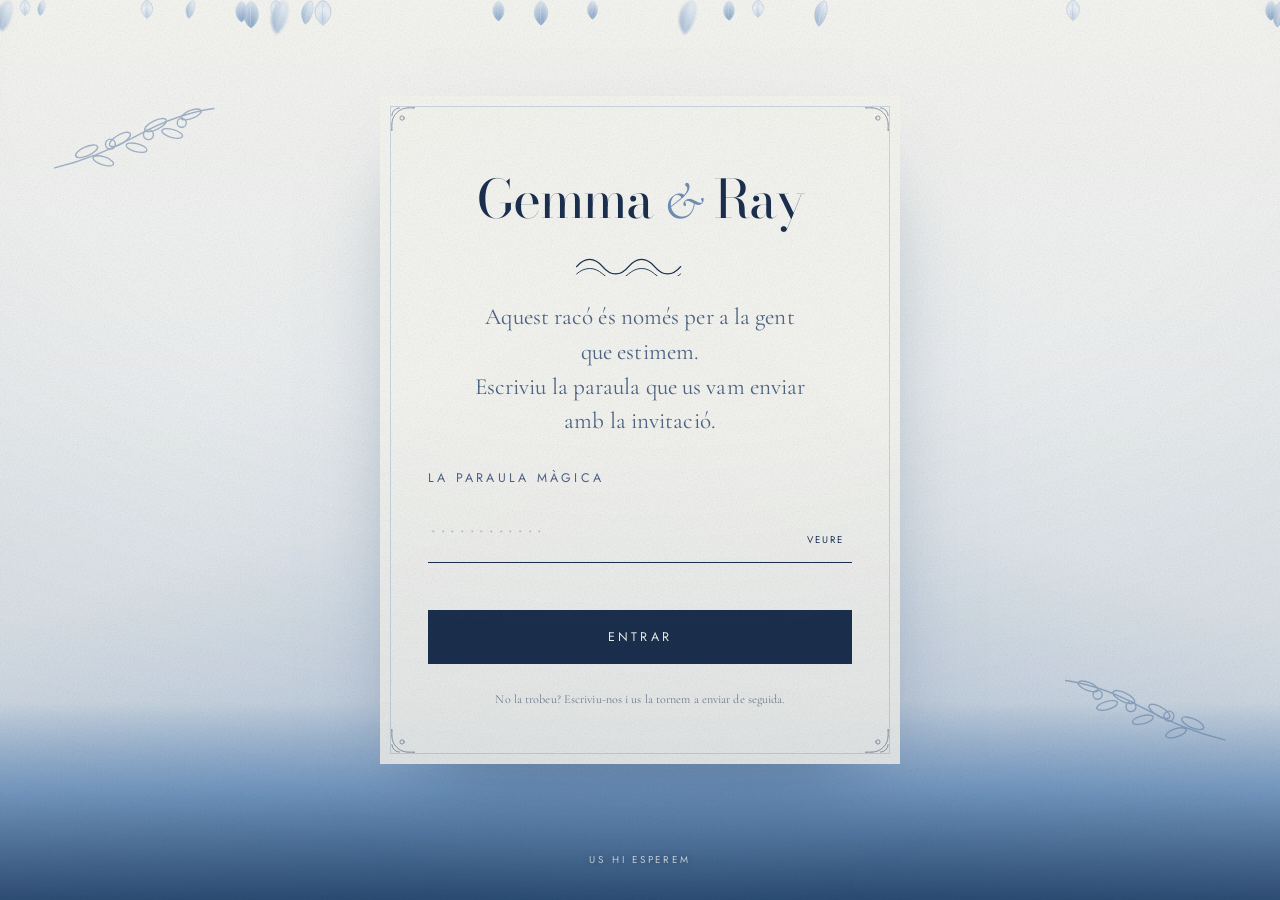
==== commit 186ec90a: "Història nova, busos de Francesc Macià, l'IBAN i fora l'ou de Pasqua HISTÒRIA - Textos nous a S'Agar" ====
--- a/casament.html
+++ b/casament.html
@@ -548,7 +548,7 @@
     </p>
 
     <!-- EDIT HERE: els noms dels nuvis -->
-    <h1 class="hero__names" id="coupleName" title="Prova de clicar-hi unes quantes vegades…">
+    <h1 class="hero__names" id="coupleName">
       <span class="name ink-write">Gemma</span><i class="amp ink-write">&amp;</i><span class="name ink-write">Raymond</span>
     </h1>
 
@@ -638,9 +638,11 @@
           <p class="chapter__year" data-reveal>08.08.2022 · S'Agaró</p>
           <h3 class="chapter__title" data-reveal style="--d:80">On va <em>començar</em> tot</h3>
           <p class="body-copy" data-reveal style="--d:140">
-            Ens vam conèixer una nit d'estiu a S'Agaró i vam anar a sopar al Villa Mas.
-            Sense saber-ho, aquell vespre començava la nostra història. Vam passar la
-            resta de l'estiu junts i ja no ens vam voler separar.
+            Una nit d'estiu a S'Agaró, els nostres camins es van creuar gairebé per casualitat.
+            Un sopar al Villa Mas, converses, rialles i aquella sensació especial de no voler
+            que la nit s'acabés. Encara no ho sabíem, però aquell vespre començava la nostra
+            història. Des d'aleshores, vam compartir cada instant d'aquell estiu, sense
+            imaginar que seria el primer de molts estius junts.
           </p>
         </div>
       </article>
@@ -654,9 +656,31 @@
           <p class="chapter__year" data-reveal>2023 · Amsterdam</p>
           <h3 class="chapter__title" data-reveal style="--d:80">Allà on <em>fossis tu</em></h3>
           <p class="body-copy" data-reveal style="--d:140">
-            Durant sis mesos, el nostre amor va viure entre Barcelona i Amsterdam.
-            Però la distància pesava massa i les ganes d'estar junts encara més.
-            La Gemma va fer les maletes i Amsterdam es va convertir en la nostra primera llar.
+            Durant sis mesos, Barcelona i Amsterdam van ser els dos escenaris de la nostra
+            història. Quilòmetres de distància, retrobaments esperats i moltes ganes de
+            compartir el dia a dia. Fins que vam entendre que no importava tant el lloc,
+            sinó estar junts. La Gemma va fer les maletes i vam començar una nova aventura
+            a Amsterdam, la ciutat que es convertiria en la nostra primera llar i on
+            començaríem a construir una vida plegats.
+          </p>
+        </div>
+      </article>
+
+      <!-- EDIT HERE: falta la foto d'aquest capítol. Canvieu el src quan la tingueu
+           (p. ex. assets/images/03-barcelona.jpg) -->
+      <article class="chapter">
+        <figure class="chapter__media print" data-reveal>
+          <img class="print__img" src="assets/images/save-the-date.jpg" alt="La Gemma i en Raymond de tornada a Barcelona" loading="lazy" width="1050" height="1400">
+          <figcaption class="print__cap">de tornada a casa</figcaption>
+        </figure>
+        <div class="chapter__body">
+          <p class="chapter__year" data-reveal>2024 · Barcelona</p>
+          <h3 class="chapter__title" data-reveal style="--d:80">Tornar a casa, <em>junts</em></h3>
+          <p class="body-copy" data-reveal style="--d:140">
+            Després de dos anys compartint aventures a Amsterdam, va arribar el moment de
+            tornar a Barcelona. Tornàvem a casa, però aquesta vegada amb mil records a la
+            maleta i la il·lusió de començar una nova etapa. Perquè havíem descobert que
+            casa no era un lloc, sinó allà on érem tots dos.
           </p>
         </div>
       </article>
@@ -670,9 +694,10 @@
           <p class="chapter__year" data-reveal>2025 · Barcelona</p>
           <h3 class="chapter__title" data-reveal style="--d:80">La nostra petita <em>família</em></h3>
           <p class="body-copy" data-reveal style="--d:140">
-            Després de dos anys a Amsterdam, vam tornar a Barcelona per continuar
-            construint la nostra vida. Poc després va arribar la Naomi, que va omplir
-            casa nostra d'alegria i ens va convertir en una família de tres.
+            I quan pensàvem que la nostra vida junts ja no podia ser més bonica, va
+            arribar la Naomi. Amb les seves quatre potes, les seves entremaliadures i
+            tot l'amor del món, va omplir casa nostra d'alegria i ens va convertir en
+            una família de tres.
           </p>
         </div>
       </article>
@@ -686,13 +711,12 @@
           <p class="chapter__year" data-reveal>09.06.2026 · Hawaii</p>
           <h3 class="chapter__title" data-reveal style="--d:80">El nostre <em>sí</em></h3>
           <p class="body-copy" data-reveal style="--d:140">
-            En una platja de Hawaii, mentre sortia el sol, en Ray va fer la pregunta
-            més bonica. La Gemma va dir que sí, amb el mar al davant i tota una vida
-            plegats per imaginar.
+            En una platja de Hawaii, amb els primers rajos de sol il·luminant el mar, en
+            Ray es va agenollar per fer la pregunta que canviaria les nostres vides per
+            sempre. Entre emocions, somriures i un «sí» ple d'amor, vam començar a somiar
+            amb tot el que encara ens quedava per viure junts. Un moment màgic que
+            recordarem tota la vida.
           </p>
-          <div class="btn-row" data-reveal style="--d:200">
-            <a class="btn btn--solid" href="#rsvp">Digueu-nos que hi sereu</a>
-          </div>
         </div>
       </article>
 
@@ -719,7 +743,7 @@
             <span class="tl-item__dot" aria-hidden="true"></span>
             <h3 class="tl-item__title"><em>Benvinguda</em></h3>
             <p class="tl-item__text">
-              Moment de benvinguda sota l'ombra dels arcs del Convent.
+              Moment de benvinguda a l'entrada del Convent.
             </p>
             <!-- L'entrada del Convent: la porta amb l'arc de pedra, els fanals,
                  els tarongers en test, les hortènsies i una branca de pi -->
@@ -871,7 +895,7 @@
           <span class="tl-item__time">19.00</span>
           <div class="tl-item__body">
             <span class="tl-item__dot" aria-hidden="true"></span>
-            <h3 class="tl-item__title"><em>Aperitiu</em> sota els arcs</h3>
+            <h3 class="tl-item__title"><em>Aperitiu</em> a la terrassa</h3>
             <p class="tl-item__text">
               Cava fred, coses del mar, pa amb tomàquet i molta conversa.
               L'hora preferida de tothom que ha anat mai a un casament.
@@ -994,7 +1018,7 @@
             <h3 class="tl-item__title">Comença la <em>festa</em></h3>
             <p class="tl-item__text">
               Obrim la pista, encenem les bombetes i no ens en anem d'aquí
-              fins que la playlist digui prou. (No dirà prou.)
+              fins que la playlist digui prou.
             </p>
             <!-- La festa: bombetes, la bola de mirall, notes i la pista -->
             <div class="tl-fx tl-fx--disco" aria-hidden="true">
@@ -1324,7 +1348,7 @@
       <article class="travel-card" data-reveal style="--d:200">
         <svg class="travel-card__icon draw draw-on" viewBox="0 0 120 90" aria-hidden="true"><use href="#i-train"></use></svg>
         <h3>En tren</h3>
-        <p>Rodalies R1 des de Barcelona fins a l'estació de Blanes (aprox. 1 h 25 min). Des de l'estació hi ha bus urbà fins al centre i, el dia del casament, la nostra llançadora us recollirà al centre.</p>
+        <p>Rodalies R1 des de Barcelona fins a l'estació de Blanes (aprox. 1 h 25 min). Des de l'estació, en bus urbà o en taxi fins al Convent.</p>
         <p class="travel-card__meta">Línia R1 · Cada 30 min</p>
       </article>
 
@@ -1338,7 +1362,7 @@
       <article class="travel-card" data-reveal style="--d:400">
         <svg class="travel-card__icon draw draw-on" viewBox="0 0 150 80" aria-hidden="true"><use href="#i-bus"></use></svg>
         <h3>Llançadora</h3>
-        <p>Posem autocars des de Barcelona i des de la zona d'hotels de Blanes, amb tornades esglaonades durant la nit. És gratuït i, sincerament, és la millor opció.</p>
+        <p>Posem autocar des de Francesc Macià (Barcelona) fins al Convent, i dues tornades durant la nit. És gratuït i, sincerament, és la millor opció.</p>
         <p class="travel-card__meta">Gratuït · Cal reservar plaça al RSVP</p>
       </article>
 
@@ -1361,48 +1385,30 @@
        <div class="shuttle__routes">
         <div class="route" data-reveal>
           <p class="route__path">
-            <span>Barcelona</span>
+            <span>Francesc Macià</span>
             <svg viewBox="0 0 60 24" aria-hidden="true"><use href="#i-arrow-r"></use></svg>
             <span>El Convent</span>
           </p>
-          <p class="route__note">Sortida des de Plaça Catalunya · 1 h 15 min</p>
-          <p class="route__time">15:00 h</p>
+          <p class="route__note">Sortida des de Francesc Macià, Barcelona</p>
+          <p class="route__time">15:30 h</p>
         </div>
          <div class="route" data-reveal style="--d:80">
           <p class="route__path">
-            <span>Hotels de Blanes</span>
+            <span>El Convent</span>
             <svg viewBox="0 0 60 24" aria-hidden="true"><use href="#i-arrow-r"></use></svg>
-            <span>El Convent</span>
+            <span>Francesc Macià</span>
           </p>
-          <p class="route__note">Dues parades a la zona d'hotels · 15 min</p>
-          <p class="route__time">16:00 h</p>
+          <p class="route__note">Primera tornada</p>
+          <p class="route__time">00:00 h</p>
         </div>
          <div class="route" data-reveal style="--d:160">
           <p class="route__path">
             <span>El Convent</span>
             <svg viewBox="0 0 60 24" aria-hidden="true"><use href="#i-arrow-r"></use></svg>
-            <span>Blanes &amp; Lloret</span>
-          </p>
-          <p class="route__note">Primera tornada, per als més prudents</p>
-          <p class="route__time">01:00 h</p>
-        </div>
-         <div class="route" data-reveal style="--d:240">
-          <p class="route__path">
-            <span>El Convent</span>
-            <svg viewBox="0 0 60 24" aria-hidden="true"><use href="#i-arrow-r"></use></svg>
-            <span>Blanes &amp; Lloret</span>
-          </p>
-          <p class="route__note">Segona tornada</p>
-          <p class="route__time">02:30 h</p>
-        </div>
-         <div class="route" data-reveal style="--d:320">
-          <p class="route__path">
-            <span>El Convent</span>
-            <svg viewBox="0 0 60 24" aria-hidden="true"><use href="#i-arrow-r"></use></svg>
-            <span>Blanes &amp; Barcelona</span>
+            <span>Francesc Macià</span>
           </p>
           <p class="route__note">L'últim autocar. De veritat l'últim.</p>
-          <p class="route__time">04:00 h</p>
+          <p class="route__time">03:00 h</p>
         </div>
       </div>
       <div class="btn-row" style="margin-top:1.6rem" data-reveal>
@@ -1536,7 +1542,7 @@
     <div class="faq__list" id="faqList">
       <div class="acc">
         <h3><button class="acc__btn" type="button" aria-expanded="false">Hi haurà transport?<span class="acc__icon" aria-hidden="true"></span></button></h3>
-        <div class="acc__panel" data-open="false"><div><p>Sí, i és gratuït. Hi ha autocar des de Barcelona (15:00 h) i des de la zona d'hotels de Blanes (16:00 h), amb tres tornades durant la nit: 01:00, 02:30 i 04:00 h. Cal reservar plaça al formulari de confirmació perquè puguem calcular quants autocars necessitem.</p></div></div>
+        <div class="acc__panel" data-open="false"><div><p>Sí, i és gratuït. Surt de Francesc Macià (Barcelona) a les 15:30 h cap al Convent, i hi ha dues tornades del Convent a Francesc Macià: a les 00:00 h i a les 03:00 h. Cal reservar plaça al formulari de confirmació perquè puguem calcular quants autocars necessitem.</p></div></div>
       </div>
 
       <div class="acc">
@@ -1544,28 +1550,6 @@
         <div class="acc__panel" data-open="false"><div><p>Sí, a baix, al port de Blanes. Des d'allà es puja a peu fins al Convent. Si al final de la nit preferiu no conduir (i esperem que sigui així), teniu la llançadora i els taxis.</p></div></div>
       </div>
 
-      <!-- EDIT HERE: el dress code viu aquí, dins de les preguntes -->
-      <div class="acc">
-        <h3><button class="acc__btn" type="button" aria-expanded="false">Com hem d'anar vestits?<span class="acc__icon" aria-hidden="true"></span></button></h3>
-        <div class="acc__panel" data-open="false"><div>
-          <p class="faq__lead">Elegant, mediterrani i amb ganes de celebrar.</p>
-          <p>Poseu-vos guapíssims, però còmodes. Penseu en lli, en teixits que respirin i en colors de mar i de terra. És un casament de tarda amb jardí, pedra i molt aire.</p>
-
-          <div class="swatches">
-            <span class="swatch"><span class="swatch__chip" style="background:#f7f3ea"></span><span class="swatch__name">Ivori</span></span>
-            <span class="swatch"><span class="swatch__chip" style="background:#eee8dc"></span><span class="swatch__name">Pergamí</span></span>
-            <span class="swatch"><span class="swatch__chip" style="background:#d8d0c3"></span><span class="swatch__name">Pedra</span></span>
-            <span class="swatch"><span class="swatch__chip" style="background:#b8cbd8"></span><span class="swatch__name">Blau pols</span></span>
-            <span class="swatch"><span class="swatch__chip" style="background:#6f91ae"></span><span class="swatch__name">Mediterrani</span></span>
-            <span class="swatch"><span class="swatch__chip" style="background:#17365d"></span><span class="swatch__name">Tinta</span></span>
-            <span class="swatch"><span class="swatch__chip" style="background:#c87550"></span><span class="swatch__name">Terracota</span></span>
-          </div>
-
-          <p>El jardí és de sauló i hi ha empedrat antic: els talons molt fins ho passaran malament. Quan es pon el sol vora el mar refresca de cop, així que porteu una americana o un xal per a la nit.</p>
-          <p>L'única norma de debò: <b>el blanc sencer el deixem per a la núvia</b>. Res d'esmòquing ni corbata negra, que no cal.</p>
-        </div></div>
-      </div>
-
       <div class="acc">
         <h3><button class="acc__btn" type="button" aria-expanded="false">Puc portar acompanyant?<span class="acc__icon" aria-hidden="true"></span></button></h3>
         <div class="acc__panel" data-open="false"><div><p>A la invitació hi trobareu el nombre de places reservades al vostre nom. Si hi diu «+1», endavant. Si teniu qualsevol dubte o us ha canviat la situació des que us vam convidar, escriviu-nos i ho mirem: sempre hi ha marge, però ens cal saber-ho abans del 14 de març de 2027.</p></div></div>
@@ -1578,13 +1562,9 @@
 
       <div class="acc">
         <h3><button class="acc__btn" type="button" aria-expanded="false">A quina hora acaba la festa?<span class="acc__icon" aria-hidden="true"></span></button></h3>
-        <div class="acc__panel" data-open="false"><div><p>La música s'atura a les 03:00 h i l'últim autocar surt a les 04:00 h. Entre mig hi haurà recena, cafès i converses a les escales. Ningú us farà fora abans d'hora.</p></div></div>
-      </div>
-
-      <div class="acc">
-        <h3><button class="acc__btn" type="button" aria-expanded="false">Com confirmo assistència?<span class="acc__icon" aria-hidden="true"></span></button></h3>
-        <div class="acc__panel" data-open="false"><div><p>Amb el formulari d'aquesta mateixa pàgina, a la secció <a class="link-line" href="#rsvp">RSVP</a>. Triga dos minuts. La data límit és el <b>14 de març de 2027</b>, dos mesos abans del casament, perquè puguem tancar càtering i autocars.</p></div></div>
-      </div>
+        <div class="acc__panel" data-open="false"><div><p>La música s'atura a les 03:00 h, just quan surt l'últim autocar. Abans hi haurà recena, cafès i converses a les escales. Ningú us farà fora abans d'hora.</p></div></div>
+      </div>
+
     </div>
   </div>
 </section>
@@ -1600,10 +1580,6 @@
     <div class="rsvp__intro">
       <p class="eyebrow" data-reveal>Us hi esperem</p>
       <h2 class="section__title rsvp__title" data-split>Confirma <em>assistència</em></h2>
-      <p class="lede rsvp__lede" data-reveal style="--d:200">
-        Dos minuts i ens fareu immensament feliços. Ompliu un formulari per persona
-        o, si veniu en parella o en família, un de sol indicant els noms de tothom.
-      </p>
       <p class="rsvp__deadline" data-reveal style="--d:300">
         Data límit · 14 de març de 2027
       </p>
@@ -1663,8 +1639,7 @@
               <label class="field__label" for="necessita-transport">Necessites transport?</label>
               <select id="necessita-transport" name="transport">
                 <option value="No, vinc pel meu compte">No, vinc pel meu compte</option>
-                <option value="Sí, autocar des de Barcelona">Sí, autocar des de Barcelona (15:00 h)</option>
-                <option value="Sí, autocar des de Blanes">Sí, autocar des de Blanes (16:00 h)</option>
+                <option value="Sí, autocar des de Francesc Macià">Sí, autocar des de Francesc Macià (15:30 h)</option>
                 <option value="Encara no ho sé">Encara no ho sé</option>
               </select>
               <span class="field__line" aria-hidden="true"></span>
@@ -1720,21 +1695,15 @@
   <!-- Text a l'esquerra i el compte a la dreta: tot en una pantalla -->
   <div class="wrap gifts__inner">
     <div class="gifts__text">
-      <p class="eyebrow" data-reveal>Si insistiu</p>
       <h2 class="section__title" data-split>Regals</h2>
       <p class="gifts__statement" data-reveal style="--d:200">
         El millor regal és celebrar aquest dia amb vosaltres.
       </p>
-      <p class="body-copy" data-reveal style="--d:280">
-        De veritat, no cal res més. Però si teniu ganes de contribuir a la nostra
-        propera aventura, us deixem aquí un lloc on fer-ho, sense cap compromís.
-      </p>
     </div>
 
     <div class="gifts__box" data-reveal style="--d:400">
-      <span class="field__label">Per a la lluna de mel</span>
       <!-- EDIT HERE: substituïu per l'IBAN real quan el vulgueu publicar -->
-      <p class="gifts__iban" id="giftIban">ES00 0000 0000 0000 0000 0000</p>
+      <p class="gifts__iban" id="giftIban">ES36 1583 0001 1191 5482 9411</p>
       <button class="btn btn--ghost" type="button" data-action="copy-iban">Copiar el número de compte</button>
       <p class="field__help" style="color:var(--ink-soft)">Titulars: Gemma &amp; Ray · Concepte: el vostre nom</p>
     </div>
@@ -1798,21 +1767,6 @@
      ======================================== -->
 
 
-<!-- Ou de Pasqua -->
-<div class="egg" id="egg" role="dialog" aria-modal="true" aria-labelledby="eggTitle" hidden>
-  <div class="egg__card">
-    <svg class="draw draw--clay" style="width:70px" viewBox="0 0 100 90" aria-hidden="true"><use href="#i-heart"></use></svg>
-    <h3 id="eggTitle">Ens has enxampat</h3>
-    <span class="hand">t'estimem</span>
-    <p>
-      Si has arribat fins aquí clicant els nostres noms set vegades, és que ens tens
-      moltes ganes. Doncs mira: <b>reserva't també el dijous 13 al vespre</b>.
-      Hi haurà vermut a la platja i encara no ho hem dit a gairebé ningú.
-    </p>
-    <button class="btn" type="button" id="eggClose">El nostre secret</button>
-  </div>
-</div>
-
 <!-- Avisos de còpia -->
 <div class="copy-toast" id="copyToast" role="status" aria-live="polite"></div>
 
--- a/styles.css
+++ b/styles.css
@@ -1993,6 +1993,8 @@
    va del blanc de porcellana de la tarda al blau pols del capvespre, i
    la nit (a sota) s'hi fon. */
 .day {
+  /* La història ja deixa aire a sota: no cal tot el marge de secció a dalt */
+  padding-top: calc(var(--section-y) * 0.5);
   background: linear-gradient(180deg, var(--ivory) 0%, var(--ivory) 18%, #f0f3f4 34%, var(--paper) 50%, #e2e9ef 66%, #d6e0e9 82%, #cbd8e4 100%);
 }
 .tl-fx {
@@ -2121,7 +2123,7 @@
    del Convent (la secció següent) sense cap tall. */
 .day { overflow-x: clip; }
 .tl-item--night {
-  padding-top: clamp(11rem, 22vw, 17rem);
+  padding-top: clamp(5.5rem, 10vw, 9rem);
   padding-bottom: 0;
 }
 .tl-night {
@@ -3166,39 +3168,6 @@
   stroke-dasharray: 163;
   stroke-dashoffset: calc(163 - 163 * var(--p, 0));
 }
-
-/* Ou de Pasqua */
-.egg {
-  position: fixed;
-  inset: 0;
-  z-index: 955;
-  display: grid;
-  place-items: center;
-  background: rgba(4, 22, 46, 0.9);
-  backdrop-filter: blur(8px);
-  opacity: 0;
-  visibility: hidden;
-  transition: opacity 0.6s var(--ease), visibility 0s 0.6s;
-  padding: var(--gutter);
-  text-align: center;
-}
-.egg.is-on { opacity: 1; visibility: visible; transition: opacity 0.6s var(--ease); }
-.egg__card {
-  max-width: 520px;
-  padding: clamp(2rem, 5vw, 3.5rem);
-  background: var(--ivory);
-  color: var(--ink);
-  border: 1px solid rgba(22, 32, 44, 0.1);
-  display: grid;
-  gap: 1.2rem;
-  justify-items: center;
-  transform: scale(0.9) rotate(-2deg);
-  transition: transform 0.7s var(--ease);
-}
-.egg.is-on .egg__card { transform: none; }
-.egg__card h3 { font-family: var(--font-display); font-size: var(--t-lg); letter-spacing: -0.02em; }
-.egg__card .hand { font-size: clamp(2.4rem, 7vw, 3.6rem); color: var(--terracotta); }
-.egg__card p { color: var(--ink-soft); font-size: var(--t-sm); }
 
 /* Mini "save the date" descarregable */
 .std {
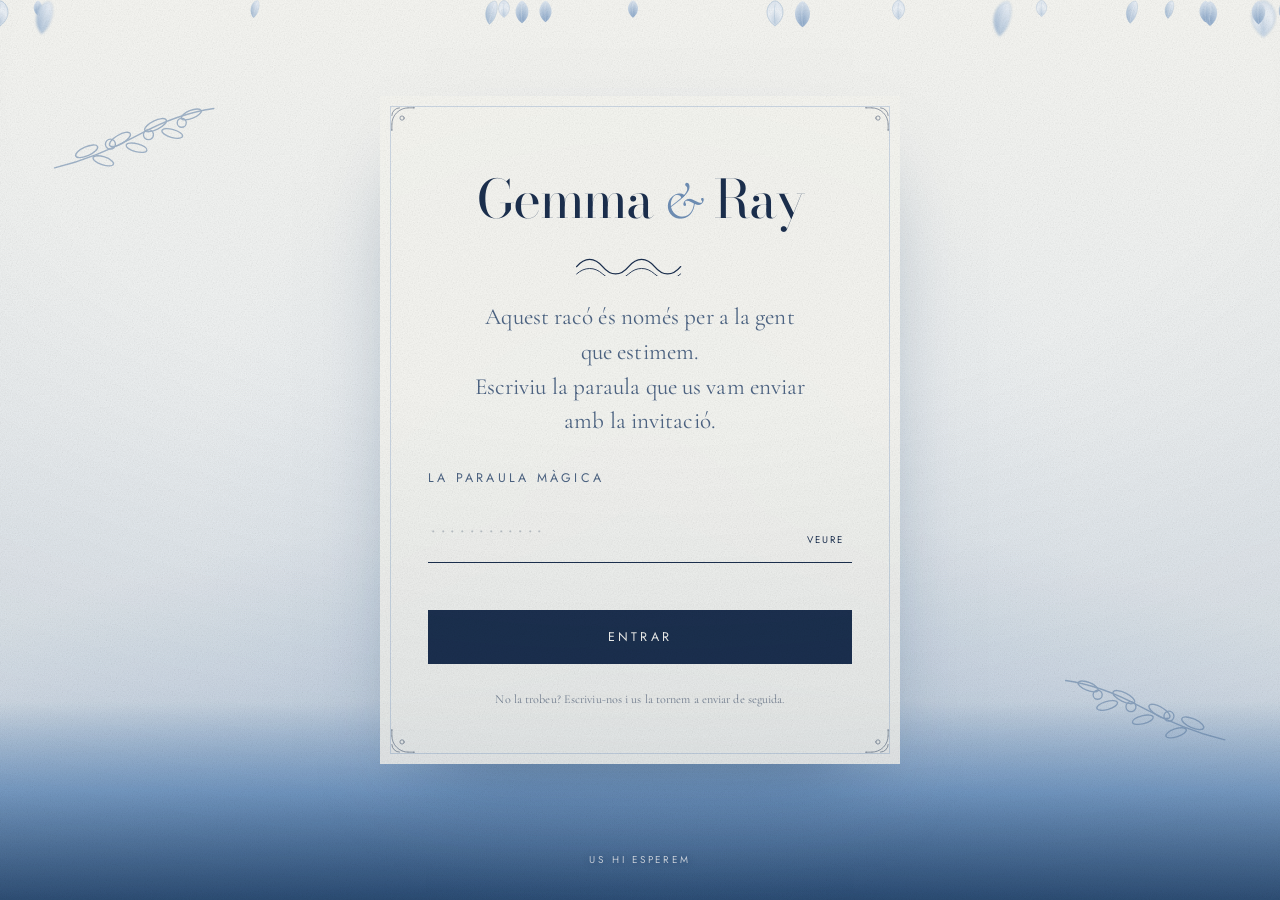
==== commit 4fe9795b: "Hotels de veritat, data límit 10 d'abril, minibusos i postals sense text - On dormir: Casa Indiana, " ====
--- a/casament.html
+++ b/casament.html
@@ -666,11 +666,9 @@
         </div>
       </article>
 
-      <!-- EDIT HERE: falta la foto d'aquest capítol. Canvieu el src quan la tingueu
-           (p. ex. assets/images/03-barcelona.jpg) -->
       <article class="chapter">
         <figure class="chapter__media print" data-reveal>
-          <img class="print__img" src="assets/images/save-the-date.jpg" alt="La Gemma i en Raymond de tornada a Barcelona" loading="lazy" width="1050" height="1400">
+          <img class="print__img" src="assets/images/03-barcelona.jpg" alt="La Gemma i en Raymond abraçats en un sopar, tots dos vestits de blanc" loading="lazy" width="1050" height="1400">
           <figcaption class="print__cap">de tornada a casa</figcaption>
         </figure>
         <div class="chapter__body">
@@ -828,8 +826,8 @@
             <span class="tl-item__dot" aria-hidden="true"></span>
             <h3 class="tl-item__title"><em>Cerimònia</em> al jardí</h3>
             <p class="tl-item__text">
-              Al jardí de les oliveres, amb el mar de fons. Serà curta, serà
-              nostra i probablement algú plorarà. Segurament nosaltres.
+              Entre oliveres i amb el Mediterrani de fons, ens direm el «sí, vull»
+              envoltats de les persones que més estimem. Un moment únic, ple d'amor i emoció.
             </p>
             <!-- L'arc de flors al jardí, amb el mar, l'olivera, les cadires i els anells -->
             <div class="tl-fx tl-fx--leaves" aria-hidden="true">
@@ -897,8 +895,8 @@
             <span class="tl-item__dot" aria-hidden="true"></span>
             <h3 class="tl-item__title"><em>Aperitiu</em> a la terrassa</h3>
             <p class="tl-item__text">
-              Cava fred, coses del mar, pa amb tomàquet i molta conversa.
-              L'hora preferida de tothom que ha anat mai a un casament.
+              Amb el mar de fons i una copa a la mà, arribarà el moment de brindar,
+              compartir rialles i gaudir plegats dels primers instants d'aquesta gran celebració.
             </p>
             <!-- Dues copes brindant a la terrassa, amb la barana i el mar -->
             <div class="tl-fx tl-fx--bubbles" aria-hidden="true">
@@ -1341,7 +1339,7 @@
       <article class="travel-card" data-reveal style="--d:100">
         <svg class="travel-card__icon draw draw-on" viewBox="0 0 100 100" aria-hidden="true"><use href="#i-parking"></use></svg>
         <h3>Aparcament</h3>
-        <p>Per aparcar, cal deixar el cotxe a baix, al port de Blanes. Des d'allà es puja a peu fins al Convent.</p>
+        <p>Per aparcar, cal deixar el cotxe a baix, al port de Blanes. Des d'allà us pujarem fins al Convent amb els minibusos que posarem a la vostra disposició.</p>
         <p class="travel-card__meta">A baix, al port de Blanes</p>
       </article>
 
@@ -1435,39 +1433,39 @@
     <div class="stay__groups">
 
       <div class="stay__group">
-        <h3 class="stay__group-title" data-reveal>Blanes <span>a 5–15 min del Convent</span></h3>
+        <h3 class="stay__group-title" data-reveal>Blanes <span>vora el mar, a prop del Convent</span></h3>
         <div class="hotel-grid">
           <article class="hotel" data-reveal>
-            <div class="frame hotel__img ph-sea" role="img" aria-label="Hotel a primera línia de mar (foto pendent)"></div>
+            <div class="frame hotel__img ph-sea" style="--img:url('assets/images/hotel-casa-indiana.jpg')" role="img" aria-label="Habitació de Casa Indiana amb vistes al mar"></div>
             <div class="hotel__body">
-              <h4 class="hotel__name">Hotel Sa Palomera</h4>
+              <h4 class="hotel__name">Casa Indiana Hotel Boutique</h4>
+              <p class="hotel__stars">★★★★ · Boutique</p>
+              <p class="hotel__desc">Una casa d'indians reformada davant la platja de Blanes, amb només deu habitacions i vistes a sa Palomera.</p>
+            </div>
+            <p class="hotel__meta"><span>Platja de Blanes</span><span>10 habitacions</span></p>
+            <p class="hotel__link"><a class="link-line" href="https://www.booking.com/hotel/es/casa-indiano-blanes.ca.html" target="_blank" rel="noopener">Reservar →</a></p>
+          </article>
+
+          <article class="hotel" data-reveal style="--d:100">
+            <div class="frame hotel__img ph-night" style="--img:url('assets/images/hotel-horitzo.jpg')" role="img" aria-label="Façana de l'Hotel Horitzó al vespre, al passeig de s'Abanell"></div>
+            <div class="hotel__body">
+              <h4 class="hotel__name">Hotel Horitzó</h4>
+              <p class="hotel__stars">★★★★ · by Pierre &amp; Vacances</p>
+              <p class="hotel__desc">A primera línia del passeig de s'Abanell, amb balcons al mar, spa amb piscina coberta i terrassa per sopar.</p>
+            </div>
+            <p class="hotel__meta"><span>Platja de s'Abanell</span><span>Spa</span></p>
+            <p class="hotel__link"><a class="link-line" href="https://www.pierreetvacances.com/gb-en/fp_ebh_self-catering-hotel-hotel-horitzo" target="_blank" rel="noopener">Reservar →</a></p>
+          </article>
+
+          <article class="hotel" data-reveal style="--d:200">
+            <div class="frame hotel__img ph-night" style="--img:url('assets/images/hotel-beverly-park.jpg')" role="img" aria-label="Terrassa de l'Hotel Beverly Park al vespre"></div>
+            <div class="hotel__body">
+              <h4 class="hotel__name">Hotel Beverly Park &amp; Spa</h4>
               <p class="hotel__stars">★★★★</p>
-              <p class="hotel__desc">A primera línia del passeig marítim, amb terrassa i esmorzars llarguíssims mirant el mar.</p>
+              <p class="hotel__desc">Ideal si veniu en família o en grup: piscina exterior, spa i jardí entre pins, a dues passes de la platja.</p>
             </div>
-            <p class="hotel__meta"><span>8 min amb cotxe</span><span>Des de 120 €</span></p>
-            <p class="hotel__link"><a class="link-line" href="#" target="_blank" rel="noopener">Reservar →</a></p>
-          </article>
-
-          <article class="hotel" data-reveal style="--d:100">
-            <div class="frame hotel__img ph-stone" role="img" aria-label="Hotel amb encant al centre de Blanes (foto pendent)"></div>
-            <div class="hotel__body">
-              <h4 class="hotel__name">Can Marimurtra</h4>
-              <p class="hotel__stars">★★★</p>
-              <p class="hotel__desc">Casa senyorial reformada al centre, a dos carrers del mercat i del port pesquer.</p>
-            </div>
-            <p class="hotel__meta"><span>10 min amb cotxe</span><span>Des de 95 €</span></p>
-            <p class="hotel__link"><a class="link-line" href="#" target="_blank" rel="noopener">Reservar →</a></p>
-          </article>
-
-          <article class="hotel" data-reveal style="--d:200">
-            <div class="frame hotel__img ph-olive" role="img" aria-label="Apartaments amb jardí (foto pendent)"></div>
-            <div class="hotel__body">
-              <h4 class="hotel__name">Apartaments Els Pins</h4>
-              <p class="hotel__stars">Apartaments</p>
-              <p class="hotel__desc">Ideal si veniu en família o en grup: cuina, jardí i piscina. Es lloguen per dues nits mínim.</p>
-            </div>
-            <p class="hotel__meta"><span>12 min amb cotxe</span><span>Des de 140 €</span></p>
-            <p class="hotel__link"><a class="link-line" href="#" target="_blank" rel="noopener">Reservar →</a></p>
+            <p class="hotel__meta"><span>200 m de s'Abanell</span><span>Piscina i spa</span></p>
+            <p class="hotel__link"><a class="link-line" href="https://www.hotelbeverlyparkblanes.com/" target="_blank" rel="noopener">Reservar →</a></p>
           </article>
         </div>
       </div>
@@ -1490,37 +1488,31 @@
       Trossos de la nostra història escampats damunt la taula.
     </p>
 
-    <!-- EDIT HERE: una postal = una foto (--img), un títol i una frase escrita a mà.
+    <!-- EDIT HERE: una postal = una foto (--img), sense text: només el marc de polaroid.
          Les fotos són verticals: la postal també. -->
     <div class="postcards__stage" id="postcardStage">
-      <article class="postcard" style="--x:3%;--y:5%;--r:-5deg">
+      <article class="postcard" style="--x:1%;--y:6%;--r:-5deg">
         <div class="frame postcard__img" style="--img:url('assets/images/costa-mediterrania.jpg')" role="img"
              aria-label="La Gemma i en Raymond fent-se un petó en un mirador sobre el Mediterrani, amb els penya-segats al fons"></div>
-        <div class="postcard__body">
-          <h3 class="postcard__title">Mirant el Mediterrani</h3>
-          <p class="postcard__text">«Un petó amb el mar de testimoni»</p>
-        </div>
         <span class="postcard__stamp">14<br>05<br>27</span>
       </article>
 
-      <article class="postcard" style="--x:35%;--y:14%;--r:3deg">
+      <article class="postcard" style="--x:25%;--y:15%;--r:3deg">
         <div class="frame postcard__img" style="--img:url('assets/images/vestits-pedra.jpg')" role="img"
              aria-label="La Gemma i en Raymond ben vestits davant d'un portal de pedra antiga, amb pètals a terra"></div>
-        <div class="postcard__body">
-          <h3 class="postcard__title">Ben vestits</h3>
-          <p class="postcard__text">«Pètals a terra i nosaltres, de convidats»</p>
-        </div>
         <span class="postcard__stamp">G<br>&amp;<br>R</span>
       </article>
 
-      <article class="postcard" style="--x:66%;--y:3%;--r:-3deg">
+      <article class="postcard" style="--x:50%;--y:2%;--r:-3deg">
         <div class="frame postcard__img" style="--img:url('assets/images/vestits-mar.jpg')" role="img"
              aria-label="La Gemma i en Raymond vestits d'etiqueta en una terrassa blanca, amb el mar al darrere"></div>
-        <div class="postcard__body">
-          <h3 class="postcard__title">Vora el mar</h3>
-          <p class="postcard__text">«Assajant per al gran dia»</p>
-        </div>
         <span class="postcard__stamp">SÍ</span>
+      </article>
+
+      <article class="postcard" style="--x:74%;--y:12%;--r:4deg">
+        <div class="frame postcard__img" style="--img:url('assets/images/elefants.jpg')" role="img"
+             aria-label="La Gemma i en Raymond fent-se un petó al costat del riu, entre dos elefants"></div>
+        <span class="postcard__stamp">XO</span>
       </article>
     </div>
 
@@ -1547,12 +1539,12 @@
 
       <div class="acc">
         <h3><button class="acc__btn" type="button" aria-expanded="false">Hi ha aparcament?<span class="acc__icon" aria-hidden="true"></span></button></h3>
-        <div class="acc__panel" data-open="false"><div><p>Sí, a baix, al port de Blanes. Des d'allà es puja a peu fins al Convent. Si al final de la nit preferiu no conduir (i esperem que sigui així), teniu la llançadora i els taxis.</p></div></div>
+        <div class="acc__panel" data-open="false"><div><p>Sí, a baix, al port de Blanes. Des d'allà us pujarem fins al Convent amb els minibusos que posarem a la vostra disposició. Si al final de la nit preferiu no conduir (i esperem que sigui així), teniu la llançadora i els taxis.</p></div></div>
       </div>
 
       <div class="acc">
         <h3><button class="acc__btn" type="button" aria-expanded="false">Puc portar acompanyant?<span class="acc__icon" aria-hidden="true"></span></button></h3>
-        <div class="acc__panel" data-open="false"><div><p>A la invitació hi trobareu el nombre de places reservades al vostre nom. Si hi diu «+1», endavant. Si teniu qualsevol dubte o us ha canviat la situació des que us vam convidar, escriviu-nos i ho mirem: sempre hi ha marge, però ens cal saber-ho abans del 14 de març de 2027.</p></div></div>
+        <div class="acc__panel" data-open="false"><div><p>A la invitació hi trobareu el nombre de places reservades al vostre nom. Si hi diu «+1», endavant. Si teniu qualsevol dubte o us ha canviat la situació des que us vam convidar, escriviu-nos i ho mirem: sempre hi ha marge, però ens cal saber-ho abans del 10 d'abril de 2027.</p></div></div>
       </div>
 
       <div class="acc">
@@ -1562,7 +1554,7 @@
 
       <div class="acc">
         <h3><button class="acc__btn" type="button" aria-expanded="false">A quina hora acaba la festa?<span class="acc__icon" aria-hidden="true"></span></button></h3>
-        <div class="acc__panel" data-open="false"><div><p>La música s'atura a les 03:00 h, just quan surt l'últim autocar. Abans hi haurà recena, cafès i converses a les escales. Ningú us farà fora abans d'hora.</p></div></div>
+        <div class="acc__panel" data-open="false"><div><p>La música s'atura a les 03:00 h, just quan surt l'últim autocar. Abans hi haurà ressopó, cafès i converses a les escales.</p></div></div>
       </div>
 
     </div>
@@ -1581,7 +1573,7 @@
       <p class="eyebrow" data-reveal>Us hi esperem</p>
       <h2 class="section__title rsvp__title" data-split>Confirma <em>assistència</em></h2>
       <p class="rsvp__deadline" data-reveal style="--d:300">
-        Data límit · 14 de març de 2027
+        Data límit · 10 d'abril de 2027
       </p>
       <svg class="draw draw--paper draw-on" style="width:150px;margin-top:2.5rem" viewBox="0 0 120 90" aria-hidden="true"><use href="#i-glasses-cheers"></use></svg>
     </div>
@@ -1705,7 +1697,7 @@
       <!-- EDIT HERE: substituïu per l'IBAN real quan el vulgueu publicar -->
       <p class="gifts__iban" id="giftIban">ES36 1583 0001 1191 5482 9411</p>
       <button class="btn btn--ghost" type="button" data-action="copy-iban">Copiar el número de compte</button>
-      <p class="field__help" style="color:var(--ink-soft)">Titulars: Gemma &amp; Ray · Concepte: el vostre nom</p>
+      <p class="field__help" style="color:var(--ink-soft)">Titulars: Gemma &amp; Ray · Concepte: Casament Gemma &amp; Ray + el vostre nom</p>
     </div>
   </div>
 </section>
--- a/styles.css
+++ b/styles.css
@@ -2674,6 +2674,8 @@
   user-select: none;
   touch-action: none;
 }
+/* Sense text a sota: el marge gruixut de baix fa de peu de polaroid */
+.postcard { padding-bottom: 44px; }
 .postcard.is-dragging { cursor: grabbing; box-shadow: 0 40px 80px -30px rgba(10, 46, 90, 0.65); }
 /* Les fotos són verticals: la postal també, i l'enquadrament puja una
    mica perquè no talli les cares */
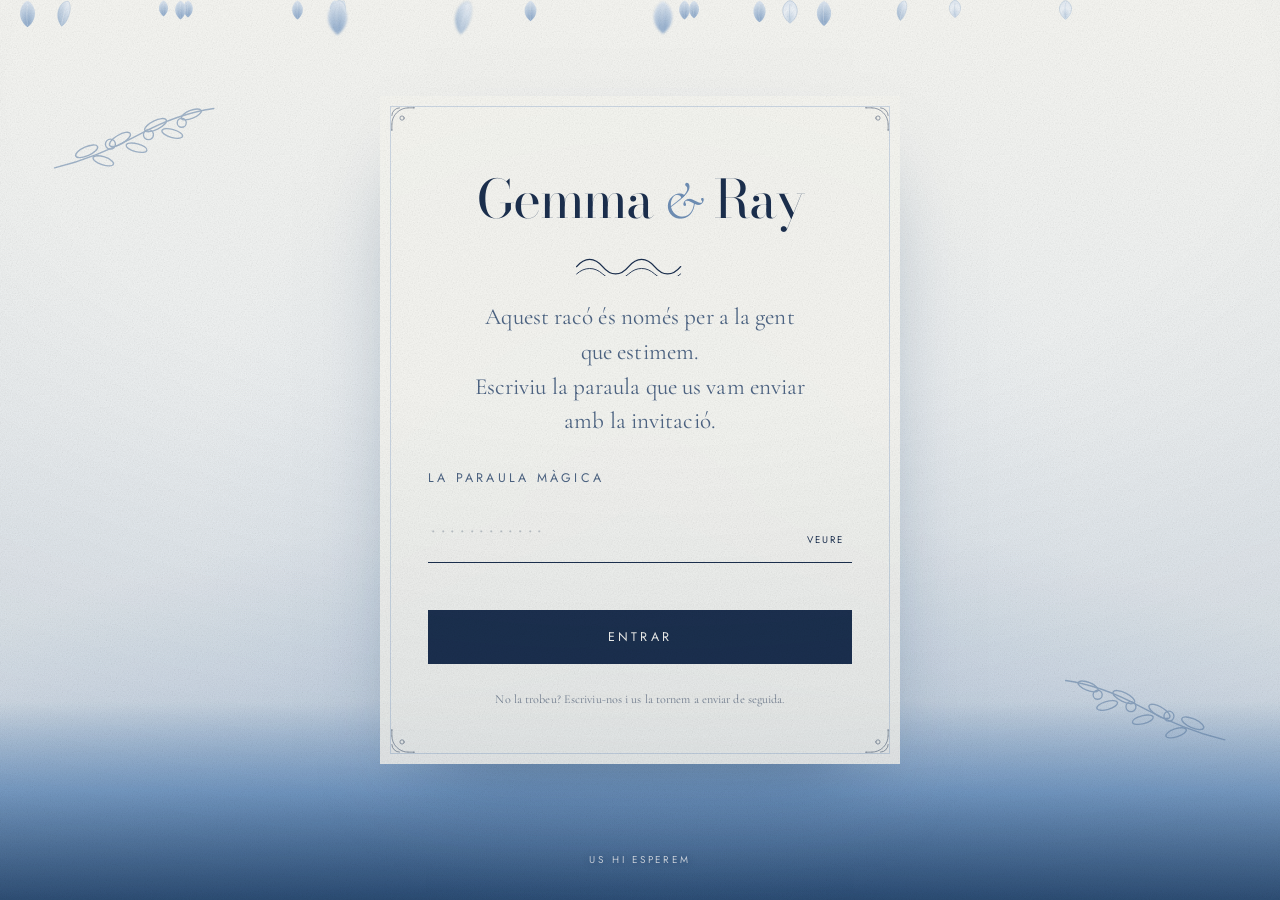
==== commit 938d7ad3: "Scroll sense glitches: paral·laxi quiet, postals i estels que no es desfan, el rellotge del sol, i l" ====
--- a/casament.html
+++ b/casament.html
@@ -8,6 +8,8 @@
 <!-- EDIT HERE: descripció per a WhatsApp, Instagram i Google -->
 <meta name="description" content="Gemma i Ray es casen el 14 de maig de 2027 a El Convent de Blanes, Costa Brava. Tota la informació del dia: horaris, com arribar-hi, allotjament i confirmació d'assistència.">
 <meta name="theme-color" content="#1b2f4e">
+<!-- El web és de colors clars: que el navegador no l'enfosqueixi pel seu compte -->
+<meta name="color-scheme" content="light">
 <meta name="author" content="Gemma &amp; Ray">
 
 <!-- El web no ha de sortir a Google. Important: la porta d'entrada amaga el
@@ -44,6 +46,9 @@
   (function () {
     var ok = false;
     try { ok = localStorage.getItem("gr-entrada") === "oberta"; } catch (e) { ok = false; }
+    // Navegadors que no deixen guardar res: login.js ho diu per la sessió o per l'adreça
+    if (!ok) { try { ok = sessionStorage.getItem("gr-entrada") === "oberta"; } catch (e) { ok = false; } }
+    if (!ok) ok = /[?&]entrada=oberta\b/.test(location.search);
     if (!ok) location.replace("./index.html");
   })();
 
@@ -1723,7 +1728,7 @@
     <!-- El Save the Date de debò, tal com el vau enviar -->
     <div class="std tilt" style="margin-top:3.5rem" data-reveal="scale">
       <div class="tilt__inner">
-        <img class="std__img" src="assets/images/save-the-date.jpg" loading="lazy"
+        <img class="std__img" src="assets/images/save-the-date.jpg" loading="lazy" width="933" height="1400"
              alt="Save the Date de la Gemma i en Raymond: un gravat en blau de la terrassa del Convent de Blanes amb les cadires de la cerimònia mirant al mar, i la data 14.05.27">
         <button class="btn btn--ghost" type="button" data-action="ics">Guardar-ho al calendari</button>
       </div>
--- a/styles.css
+++ b/styles.css
@@ -329,8 +329,9 @@
 html.js-reveal [data-reveal] {
   opacity: 0;
   transform: translateY(28px);
-  will-change: transform, opacity;
-}
+}
+/* Només mentre esperen: un cop a lloc, alliberem la capa de la GPU */
+html.js-reveal [data-reveal]:not(.is-in) { will-change: transform, opacity; }
 html.js-reveal [data-reveal].is-in { opacity: 1; transform: none; }
 
 html.js-reveal [data-reveal="mask"] { opacity: 1; transform: none; clip-path: inset(0 0 100% 0); }
@@ -368,6 +369,12 @@
   animation: grain-drift 7s steps(6) infinite;
 }
 html.mood-night .grain, html.mood-dusk .grain { mix-blend-mode: overlay; opacity: 0.3; }
+/* Als mòbils, una capa fixa tan gran barrejant colors a cada fotograma
+   fa que el scroll s'encalli i parpellegi. A la pantalla petita el gra
+   gairebé no es veu: el traiem. */
+@media (pointer: coarse) {
+  .grain { display: none; }
+}
 @keyframes grain-drift {
   0%   { transform: translate(0, 0); }
   16%  { transform: translate(-3%, 2%); }
@@ -409,10 +416,13 @@
   --night: 0;
   position: absolute;
   left: 50%;
-  top: 8%;
+  top: 0;
   width: 14px; height: 14px;
   margin-left: -7px; margin-top: -7px;
-  transition: top 0.25s linear;
+  /* La via fa 100vh: el sol es mou amb transform (script.js), que no
+     obliga a recalcular la pàgina a cada fotograma */
+  transform: translateY(8vh);
+  transition: transform 0.25s linear;
 }
 /* El halo: blanc de dia, blau de nit */
 .sun-track__body::before {
@@ -982,6 +992,9 @@
   justify-content: space-between;
   gap: 1rem;
   padding: clamp(0.9rem, 2vw, 1.6rem) var(--gutter);
+  /* iPhone en horitzontal: que res no quedi sota el notch */
+  padding-left: max(var(--gutter), env(safe-area-inset-left, 0px));
+  padding-right: max(var(--gutter), env(safe-area-inset-right, 0px));
   color: var(--fg);
   transition: transform 0.6s var(--ease), background-color 0.6s var(--ease), padding 0.5s var(--ease), color 1.2s var(--ease-soft);
 }
@@ -1768,7 +1781,6 @@
   padding: clamp(3rem, 6vw, 4.5rem) clamp(1.2rem, 5vw, 4.5rem) clamp(1.8rem, 4vw, 2.8rem);
   overflow: hidden;
   background: linear-gradient(180deg, rgba(202, 220, 234, 0.1), rgba(4, 22, 46, 0.25));
-  backdrop-filter: blur(2px);
 }
 .venue__arch::before {
   content: "";
@@ -1906,9 +1918,11 @@
   position: absolute;
   top: 0; left: -1px;
   width: 3px;
-  height: var(--fill, 0%);
+  height: 100%;
   background: var(--cobalt);
-  transition: height 0.2s linear;
+  transform: scaleY(var(--fill, 0));
+  transform-origin: top;
+  transition: transform 0.2s linear;
 }
 /* La línia de l'horari és una garlanda de bombetes (la dibuixa script.js):
    el fil queda clavat a cada punt i fa una corba suau entre l'un i l'altre.
@@ -2660,7 +2674,9 @@
   position: relative;
   height: clamp(540px, 74vh, 720px);
   margin-top: clamp(2rem, 5vw, 3rem);
-  touch-action: none;
+  /* Al mòbil, el dit ha de poder fer scroll entre les postals;
+     només la postal mateixa s'arrossega (touch-action: none a .postcard) */
+  touch-action: pan-y;
 }
 .postcard {
   position: absolute;
@@ -3139,8 +3155,8 @@
    ======================================== */
 .to-top {
   position: fixed;
-  right: clamp(1rem, 2.6vw, 2rem);
-  bottom: clamp(1rem, 2.6vw, 2rem);
+  right: max(clamp(1rem, 2.6vw, 2rem), env(safe-area-inset-right, 0px));
+  bottom: max(clamp(1rem, 2.6vw, 2rem), env(safe-area-inset-bottom, 0px));
   z-index: 720;
   width: 54px; height: 54px;
   display: grid;
@@ -3783,8 +3799,8 @@
    ======================================== */
 .music {
   position: fixed;
-  left: clamp(1rem, 2.6vw, 2rem);
-  bottom: clamp(1rem, 2.6vw, 2rem);
+  left: max(clamp(1rem, 2.6vw, 2rem), env(safe-area-inset-left, 0px));
+  bottom: max(clamp(1rem, 2.6vw, 2rem), env(safe-area-inset-bottom, 0px));
   z-index: 720;
   display: inline-flex;
   align-items: center;
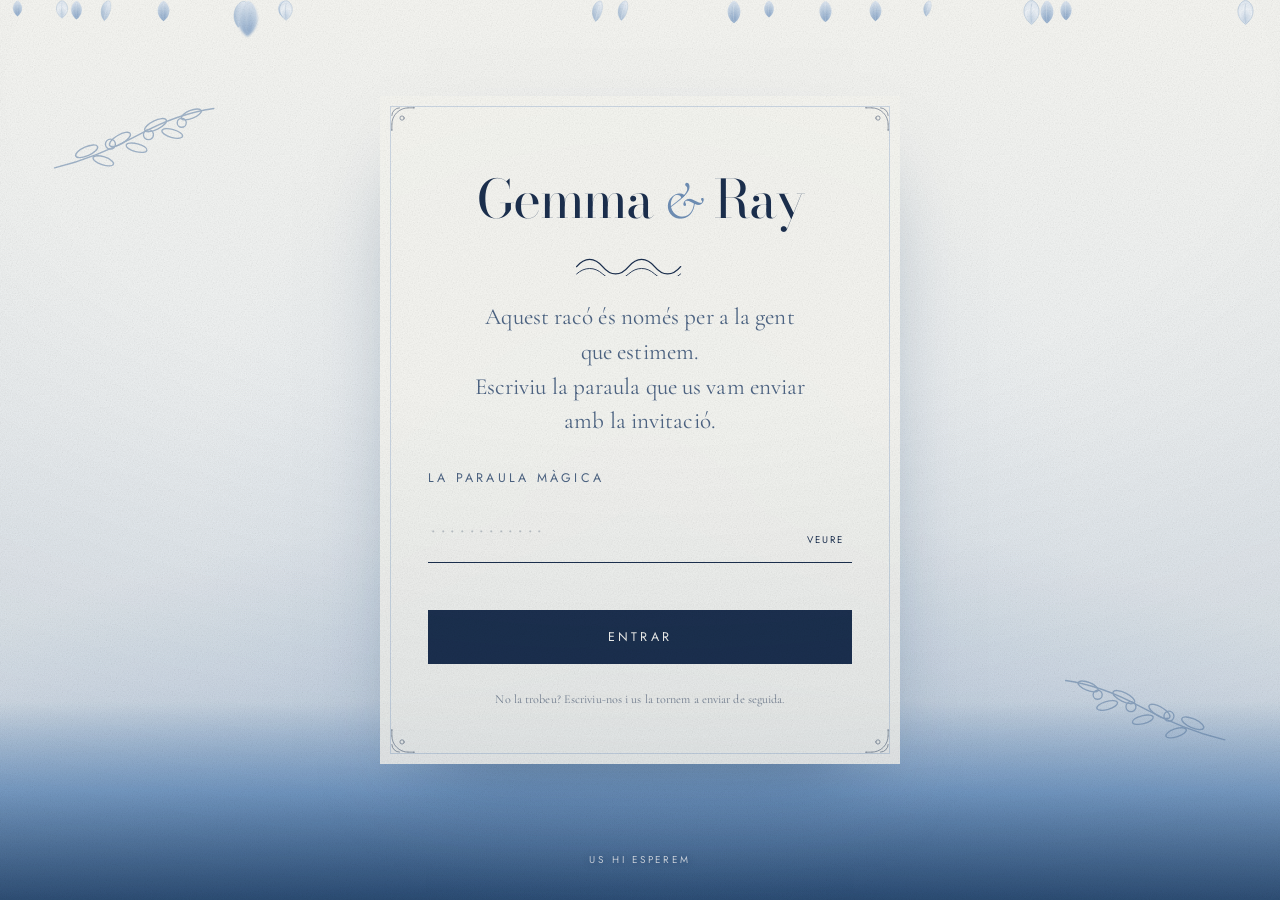
==== commit 1bad8b7f: "La benvinguda a les 17.00 i pins en comptes de xiprers" ====
--- a/casament.html
+++ b/casament.html
@@ -119,7 +119,7 @@
 
 <!-- Sol que baixa a mesura que avancem pel dia -->
 <div class="sun-track" id="sunTrack" aria-hidden="true">
-  <div class="sun-track__body" id="sunBody"><span class="sun-track__time" id="sunTime">17.30</span></div>
+  <div class="sun-track__body" id="sunBody"><span class="sun-track__time" id="sunTime">17.00</span></div>
 </div>
 
 <!-- ========================================
@@ -741,7 +741,7 @@
       <ol>
         <!-- EDIT HERE: els horaris del dia -->
         <li class="tl-item" data-reveal>
-          <span class="tl-item__time">17.30</span>
+          <span class="tl-item__time">17.00</span>
           <div class="tl-item__body">
             <span class="tl-item__dot" aria-hidden="true"></span>
             <h3 class="tl-item__title"><em>Benvinguda</em></h3>
@@ -1279,7 +1279,7 @@
           </svg>
         </div>
         <p class="lede venue__lede">
-          Pedra antiga, xiprers i una terrassa oberta al Mediterrani.
+          Pedra antiga, pins i una terrassa oberta al Mediterrani.
         </p>
       </div>
 
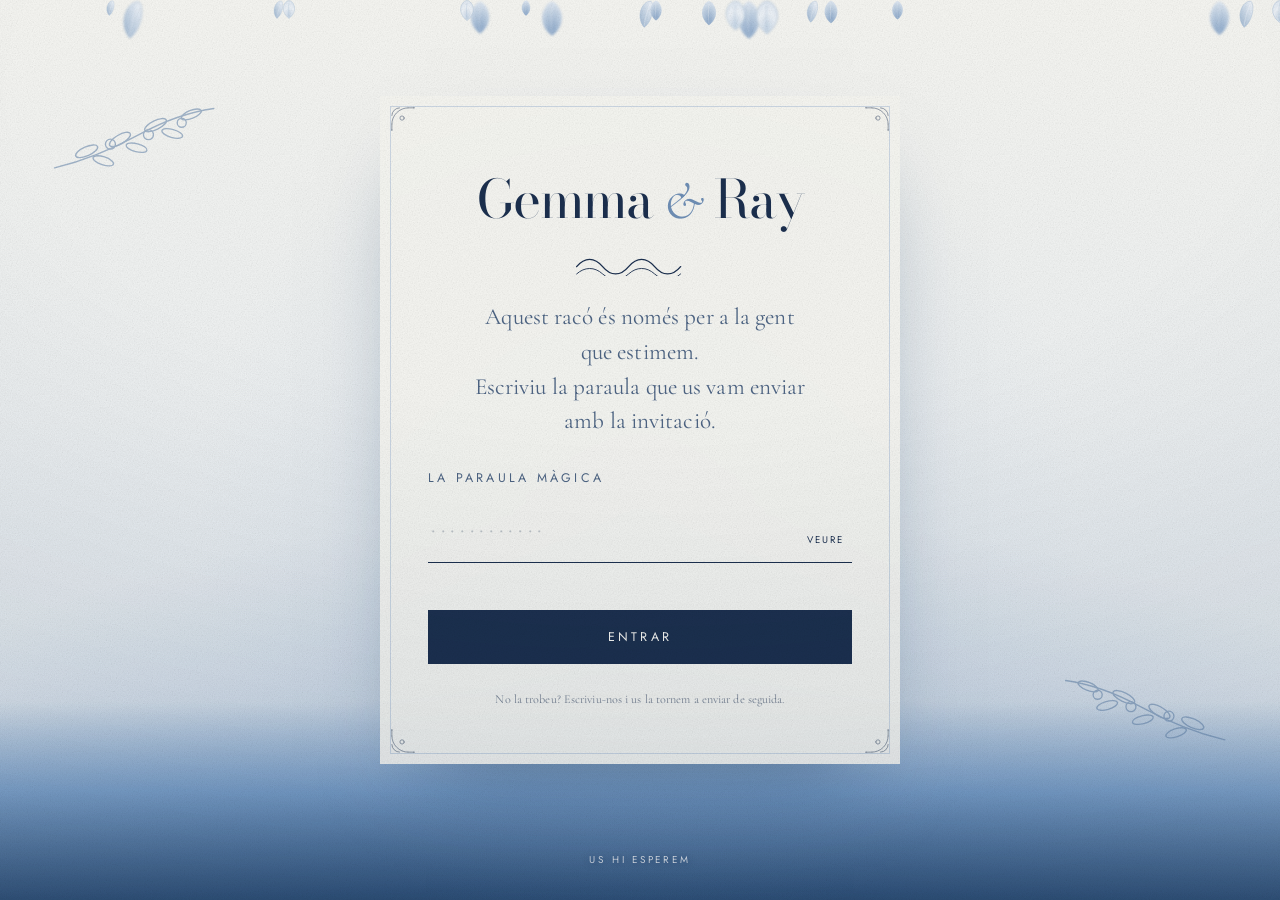
==== commit 775f3705: "«Sí, vull», no ens n'anem i la plaça Francesc Macià" ====
--- a/casament.html
+++ b/casament.html
@@ -606,7 +606,7 @@
     </div>
     <p class="visually-hidden" id="countdownText"></p>
 
-    <p class="countdown__note" data-reveal>Fins que ens direm el sí vull davant del mar.</p>
+    <p class="countdown__note" data-reveal>Fins que ens direm el «sí, vull» davant del mar.</p>
 
     <div class="btn-row btn-row--center countdown__actions" data-reveal style="--d:150">
       <button class="btn" type="button" data-action="ics">Afegeix-ho al calendari</button>
@@ -1020,7 +1020,7 @@
             <span class="tl-item__dot" aria-hidden="true"></span>
             <h3 class="tl-item__title">Comença la <em>festa</em></h3>
             <p class="tl-item__text">
-              Obrim la pista, encenem les bombetes i no ens en anem d'aquí
+              Obrim la pista, encenem les bombetes i no ens n'anem
               fins que la playlist digui prou.
             </p>
             <!-- La festa: bombetes, la bola de mirall, notes i la pista -->
@@ -1365,7 +1365,7 @@
       <article class="travel-card" data-reveal style="--d:400">
         <svg class="travel-card__icon draw draw-on" viewBox="0 0 150 80" aria-hidden="true"><use href="#i-bus"></use></svg>
         <h3>Llançadora</h3>
-        <p>Posem autocar des de Francesc Macià (Barcelona) fins al Convent, i dues tornades durant la nit. És gratuït i, sincerament, és la millor opció.</p>
+        <p>Posem autocar des de la plaça Francesc Macià (Barcelona) fins al Convent, i dues tornades durant la nit. És gratuït i, sincerament, és la millor opció.</p>
         <p class="travel-card__meta">Gratuït · Cal reservar plaça al RSVP</p>
       </article>
 
@@ -1388,18 +1388,18 @@
        <div class="shuttle__routes">
         <div class="route" data-reveal>
           <p class="route__path">
-            <span>Francesc Macià</span>
+            <span>Plaça Francesc Macià</span>
             <svg viewBox="0 0 60 24" aria-hidden="true"><use href="#i-arrow-r"></use></svg>
             <span>El Convent</span>
           </p>
-          <p class="route__note">Sortida des de Francesc Macià, Barcelona</p>
+          <p class="route__note">Sortida des de la plaça Francesc Macià, Barcelona</p>
           <p class="route__time">15:30 h</p>
         </div>
          <div class="route" data-reveal style="--d:80">
           <p class="route__path">
             <span>El Convent</span>
             <svg viewBox="0 0 60 24" aria-hidden="true"><use href="#i-arrow-r"></use></svg>
-            <span>Francesc Macià</span>
+            <span>Plaça Francesc Macià</span>
           </p>
           <p class="route__note">Primera tornada</p>
           <p class="route__time">00:00 h</p>
@@ -1408,7 +1408,7 @@
           <p class="route__path">
             <span>El Convent</span>
             <svg viewBox="0 0 60 24" aria-hidden="true"><use href="#i-arrow-r"></use></svg>
-            <span>Francesc Macià</span>
+            <span>Plaça Francesc Macià</span>
           </p>
           <p class="route__note">L'últim autocar. De veritat l'últim.</p>
           <p class="route__time">03:00 h</p>
@@ -1539,7 +1539,7 @@
     <div class="faq__list" id="faqList">
       <div class="acc">
         <h3><button class="acc__btn" type="button" aria-expanded="false">Hi haurà transport?<span class="acc__icon" aria-hidden="true"></span></button></h3>
-        <div class="acc__panel" data-open="false"><div><p>Sí, i és gratuït. Surt de Francesc Macià (Barcelona) a les 15:30 h cap al Convent, i hi ha dues tornades del Convent a Francesc Macià: a les 00:00 h i a les 03:00 h. Cal reservar plaça al formulari de confirmació perquè puguem calcular quants autocars necessitem.</p></div></div>
+        <div class="acc__panel" data-open="false"><div><p>Sí, i és gratuït. Surt de la plaça Francesc Macià (Barcelona) a les 15:30 h cap al Convent, i hi ha dues tornades del Convent a la plaça Francesc Macià: a les 00:00 h i a les 03:00 h. Cal reservar plaça al formulari de confirmació perquè puguem calcular quants autocars necessitem.</p></div></div>
       </div>
 
       <div class="acc">
@@ -1636,7 +1636,7 @@
               <label class="field__label" for="necessita-transport">Necessites transport?</label>
               <select id="necessita-transport" name="transport">
                 <option value="No, vinc pel meu compte">No, vinc pel meu compte</option>
-                <option value="Sí, autocar des de Francesc Macià">Sí, autocar des de Francesc Macià (15:30 h)</option>
+                <option value="Sí, autocar des de la plaça Francesc Macià">Sí, autocar des de la plaça Francesc Macià (15:30 h)</option>
                 <option value="Encara no ho sé">Encara no ho sé</option>
               </select>
               <span class="field__line" aria-hidden="true"></span>
